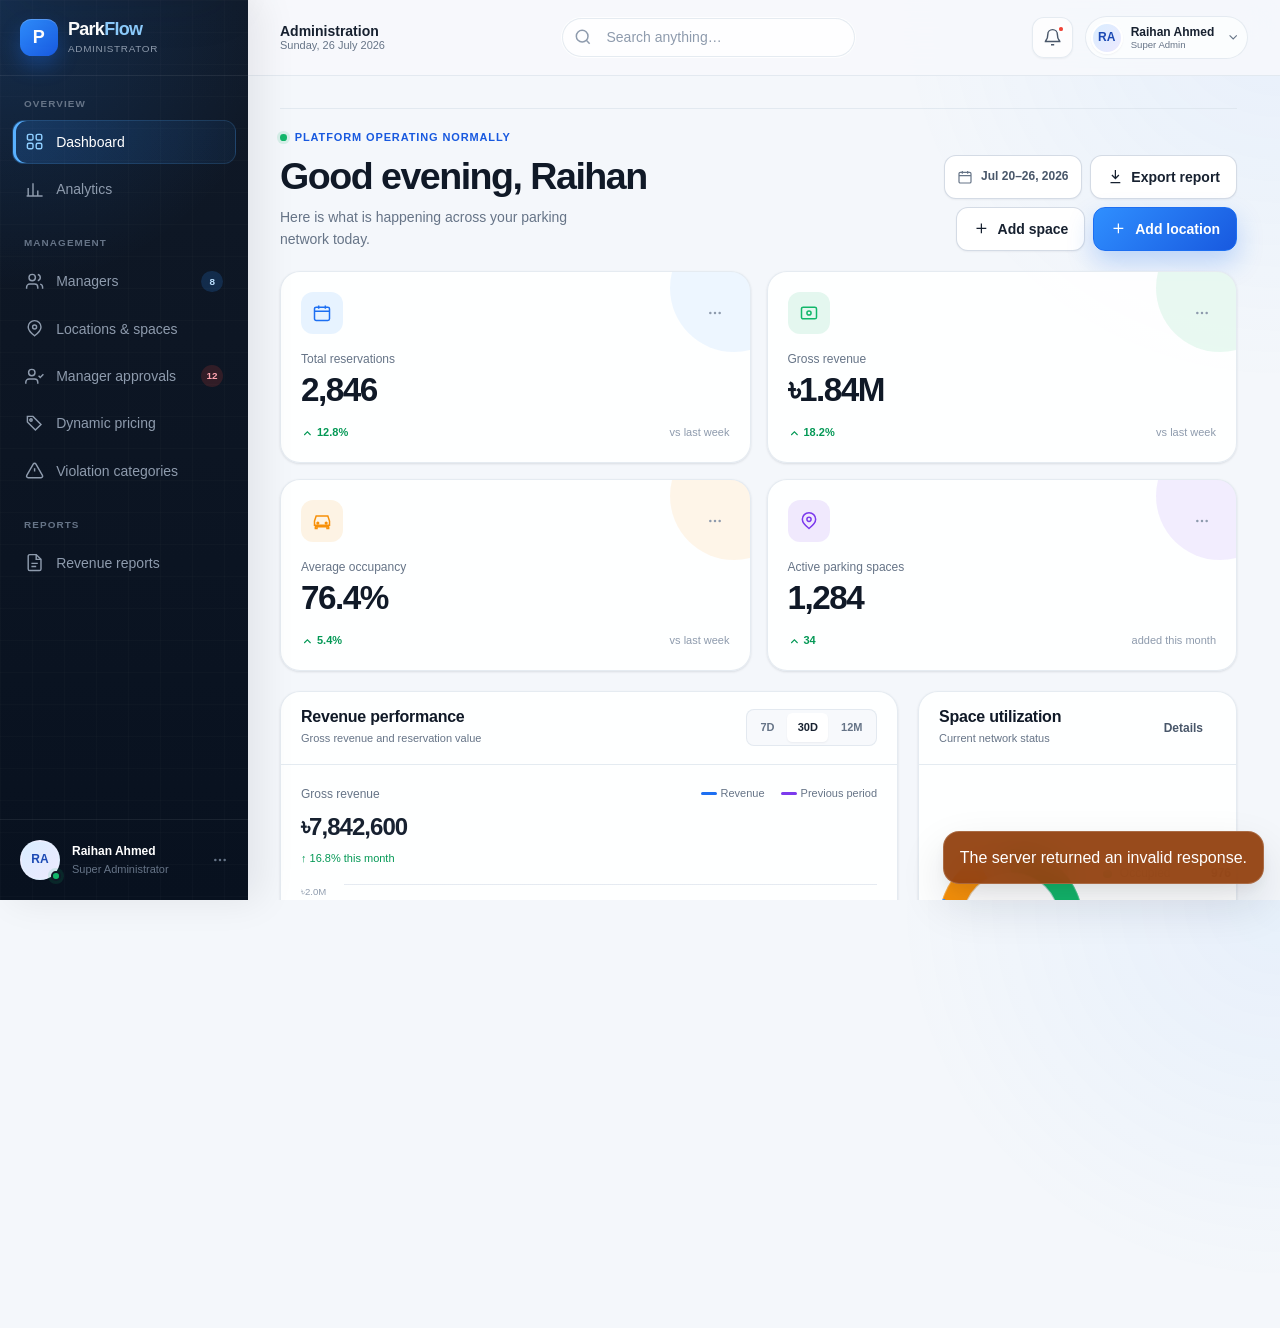
==== admin.html @ 07359822 "feat: add complete ParkFlow portal workflows" ====
<!doctype html>
<html lang="en">
  <head>
    <meta charset="utf-8">
    <meta name="viewport" content="width=device-width, initial-scale=1">
    <meta name="description" content="ParkFlow administrator portal for parking operations, pricing, approvals, analytics, and reports.">
    <meta name="theme-color" content="#101927">
    <title>Admin Dashboard — ParkFlow</title>
    <link rel="stylesheet" href="style.css">
    <link rel="stylesheet" href="dashboard.css?v=3">
    <link rel="stylesheet" href="admin.css?v=2">
  </head>

  <body class="dashboard-page admin-portal">
    <svg class="svg-sprite" aria-hidden="true">
      <symbol id="i-grid" viewBox="0 0 24 24"><rect x="3" y="3" width="7" height="7" rx="2"></rect><rect x="14" y="3" width="7" height="7" rx="2"></rect><rect x="3" y="14" width="7" height="7" rx="2"></rect><rect x="14" y="14" width="7" height="7" rx="2"></rect></symbol>
      <symbol id="i-users" viewBox="0 0 24 24"><path d="M16 21v-2a4 4 0 0 0-4-4H6a4 4 0 0 0-4 4v2"></path><circle cx="9" cy="7" r="4"></circle><path d="M22 21v-2a4 4 0 0 0-3-3.9M16 3.1a4 4 0 0 1 0 7.8"></path></symbol>
      <symbol id="i-user-check" viewBox="0 0 24 24"><path d="M16 21v-2a4 4 0 0 0-4-4H5a4 4 0 0 0-4 4v2"></path><circle cx="8.5" cy="7" r="4"></circle><path d="m17 11 2 2 4-4"></path></symbol>
      <symbol id="i-pin" viewBox="0 0 24 24"><path d="M20 10c0 5-8 11-8 11S4 15 4 10a8 8 0 1 1 16 0Z"></path><circle cx="12" cy="10" r="2.5"></circle></symbol>
      <symbol id="i-car" viewBox="0 0 24 24"><path d="m5 17-1 2v2h2v-2h12v2h2v-2l-1-2M3 12l2-6h14l2 6v5H3v-5Z"></path><circle cx="7" cy="14.5" r="1"></circle><circle cx="17" cy="14.5" r="1"></circle></symbol>
      <symbol id="i-money" viewBox="0 0 24 24"><rect x="3" y="5" width="18" height="14" rx="2"></rect><path d="M7 9h.01M17 15h.01"></path><circle cx="12" cy="12" r="2.5"></circle></symbol>
      <symbol id="i-chart" viewBox="0 0 24 24"><path d="M4 20V10M10 20V4M16 20v-7M22 20H2"></path></symbol>
      <symbol id="i-tag" viewBox="0 0 24 24"><path d="m20 13-7 7L3 10V3h7l10 10Z"></path><circle cx="7.5" cy="7.5" r="1.5"></circle></symbol>
      <symbol id="i-alert" viewBox="0 0 24 24"><path d="M10.3 3.8 2.2 18a2 2 0 0 0 1.7 3h16.2a2 2 0 0 0 1.7-3L13.7 3.8a2 2 0 0 0-3.4 0Z"></path><path d="M12 9v4M12 17h.01"></path></symbol>
      <symbol id="i-report" viewBox="0 0 24 24"><path d="M14 2H6a2 2 0 0 0-2 2v16a2 2 0 0 0 2 2h12a2 2 0 0 0 2-2V8Z"></path><path d="M14 2v6h6M8 13h8M8 17h6"></path></symbol>
      <symbol id="i-bell" viewBox="0 0 24 24"><path d="M18 8a6 6 0 0 0-12 0c0 7-3 7-3 9h18c0-2-3-2-3-9M10 21h4"></path></symbol>
      <symbol id="i-search" viewBox="0 0 24 24"><circle cx="11" cy="11" r="7"></circle><path d="m20 20-4-4"></path></symbol>
      <symbol id="i-menu" viewBox="0 0 24 24"><path d="M4 7h16M4 12h16M4 17h16"></path></symbol>
      <symbol id="i-close" viewBox="0 0 24 24"><path d="m6 6 12 12M18 6 6 18"></path></symbol>
      <symbol id="i-chevron" viewBox="0 0 24 24"><path d="m9 18 6-6-6-6"></path></symbol>
      <symbol id="i-more" viewBox="0 0 24 24"><circle cx="5" cy="12" r="1"></circle><circle cx="12" cy="12" r="1"></circle><circle cx="19" cy="12" r="1"></circle></symbol>
      <symbol id="i-plus" viewBox="0 0 24 24"><path d="M12 5v14M5 12h14"></path></symbol>
      <symbol id="i-download" viewBox="0 0 24 24"><path d="M12 3v12M7 10l5 5 5-5M5 21h14"></path></symbol>
      <symbol id="i-calendar" viewBox="0 0 24 24"><rect x="3" y="5" width="18" height="16" rx="2"></rect><path d="M16 3v4M8 3v4M3 10h18"></path></symbol>
      <symbol id="i-arrow-up" viewBox="0 0 24 24"><path d="m18 15-6-6-6 6"></path></symbol>
      <symbol id="i-arrow-down" viewBox="0 0 24 24"><path d="m6 9 6 6 6-6"></path></symbol>
      <symbol id="i-check" viewBox="0 0 24 24"><path d="m5 12 4 4L19 6"></path></symbol>
      <symbol id="i-eye" viewBox="0 0 24 24"><path d="M2 12s3.5-6 10-6 10 6 10 6-3.5 6-10 6S2 12 2 12Z"></path><circle cx="12" cy="12" r="2.5"></circle></symbol>
      <symbol id="i-edit" viewBox="0 0 24 24"><path d="M12 20h9M16.5 3.5a2.1 2.1 0 0 1 3 3L8 18l-4 1 1-4L16.5 3.5Z"></path></symbol>
      <symbol id="i-trash" viewBox="0 0 24 24"><path d="M3 6h18M8 6V3h8v3M19 6l-1 15H6L5 6M10 11v5M14 11v5"></path></symbol>
      <symbol id="i-log-out" viewBox="0 0 24 24"><path d="M10 17l5-5-5-5M15 12H3M15 3h4a2 2 0 0 1 2 2v14a2 2 0 0 1-2 2h-4"></path></symbol>
      <symbol id="i-help" viewBox="0 0 24 24"><circle cx="12" cy="12" r="9"></circle><path d="M9.8 9a2.4 2.4 0 1 1 3.6 2.1c-.8.5-1.4 1-1.4 2M12 17h.01"></path></symbol>
      <symbol id="i-info" viewBox="0 0 24 24"><circle cx="12" cy="12" r="9"></circle><path d="M12 11v5M12 8h.01"></path></symbol>
    </svg>

    <a class="skip-link" href="#admin-main">Skip to dashboard content</a>

    <div class="app-shell">
      <aside class="dashboard-sidebar" aria-label="Administrator navigation">
        <a class="sidebar-brand" href="admin.html" aria-label="Refresh administrator portal">
          <span class="sidebar-brand__mark">P</span>
          <span class="sidebar-brand__text">
            <strong>Park<span>Flow</span></strong>
            <small>Administrator</small>
          </span>
        </a>

        <nav class="sidebar-nav">
          <div class="sidebar-nav__group">
            <span class="sidebar-nav__label">Overview</span>
            <ul class="sidebar-nav__list">
              <li><a class="sidebar-nav__link is-active" href="#overview"><svg fill="none" stroke="currentColor" stroke-width="1.8"><use href="#i-grid"></use></svg>Dashboard</a></li>
              <li><a class="sidebar-nav__link" href="#analytics"><svg fill="none" stroke="currentColor" stroke-width="1.8"><use href="#i-chart"></use></svg>Analytics</a></li>
            </ul>
          </div>
          <div class="sidebar-nav__group">
            <span class="sidebar-nav__label">Management</span>
            <ul class="sidebar-nav__list">
              <li><a class="sidebar-nav__link" href="#managers"><svg fill="none" stroke="currentColor" stroke-width="1.8"><use href="#i-users"></use></svg>Managers<span class="sidebar-nav__count">8</span></a></li>
              <li><a class="sidebar-nav__link" href="#locations"><svg fill="none" stroke="currentColor" stroke-width="1.8"><use href="#i-pin"></use></svg>Locations &amp; spaces</a></li>
              <li><a class="sidebar-nav__link" href="#manager-approvals"><svg fill="none" stroke="currentColor" stroke-width="1.8"><use href="#i-user-check"></use></svg>Manager approvals<span class="sidebar-nav__count sidebar-nav__count--danger">12</span></a></li>
              <li><a class="sidebar-nav__link" href="#pricing"><svg fill="none" stroke="currentColor" stroke-width="1.8"><use href="#i-tag"></use></svg>Dynamic pricing</a></li>
              <li><a class="sidebar-nav__link" href="#violations"><svg fill="none" stroke="currentColor" stroke-width="1.8"><use href="#i-alert"></use></svg>Violation categories</a></li>
            </ul>
          </div>
          <div class="sidebar-nav__group">
            <span class="sidebar-nav__label">Reports</span>
            <ul class="sidebar-nav__list">
              <li><a class="sidebar-nav__link" href="#reports"><svg fill="none" stroke="currentColor" stroke-width="1.8"><use href="#i-report"></use></svg>Revenue reports</a></li>
            </ul>
          </div>
        </nav>

        <div class="sidebar-footer">
          <a class="sidebar-profile" href="#profile" aria-label="Open my profile">
            <span class="sidebar-profile__avatar"><span class="avatar">RA</span><span class="live-dot"></span></span>
            <span class="sidebar-profile__text"><strong class="admin-name">Raihan Ahmed</strong><small>Super Administrator</small></span>
            <svg fill="none" stroke="currentColor" stroke-width="1.8"><use href="#i-more"></use></svg>
          </a>
        </div>
      </aside>

      <main class="dashboard-main" id="admin-main">
        <header class="dashboard-topbar">
          <div class="topbar-start">
            <details class="mobile-sidebar">
              <summary class="topbar-icon" aria-label="Open navigation"><svg fill="none" stroke="currentColor" stroke-width="2"><use href="#i-menu"></use></svg></summary>
              <span class="mobile-sidebar__backdrop"></span>
              <div class="mobile-sidebar__panel">
                <div class="mobile-sidebar__header">
                  <a class="sidebar-brand" href="admin.html" aria-label="Refresh administrator portal"><span class="sidebar-brand__mark">P</span><span class="sidebar-brand__text"><strong>Park<span>Flow</span></strong><small>Administrator</small></span></a>
                  <span class="mobile-sidebar__close"><svg fill="none" stroke="currentColor" stroke-width="2"><use href="#i-close"></use></svg></span>
                </div>
                <nav class="sidebar-nav" aria-label="Mobile administrator navigation">
                  <div class="sidebar-nav__group">
                    <span class="sidebar-nav__label">Overview</span>
                    <ul class="sidebar-nav__list">
                      <li><a class="sidebar-nav__link is-active" href="#overview"><svg fill="none" stroke="currentColor" stroke-width="1.8"><use href="#i-grid"></use></svg>Dashboard</a></li>
                      <li><a class="sidebar-nav__link" href="#analytics"><svg fill="none" stroke="currentColor" stroke-width="1.8"><use href="#i-chart"></use></svg>Analytics</a></li>
                    </ul>
                  </div>
                  <div class="sidebar-nav__group">
                    <span class="sidebar-nav__label">Management</span>
                    <ul class="sidebar-nav__list">
                      <li><a class="sidebar-nav__link" href="#managers"><svg fill="none" stroke="currentColor" stroke-width="1.8"><use href="#i-users"></use></svg>Managers</a></li>
                      <li><a class="sidebar-nav__link" href="#locations"><svg fill="none" stroke="currentColor" stroke-width="1.8"><use href="#i-pin"></use></svg>Locations &amp; spaces</a></li>
                      <li><a class="sidebar-nav__link" href="#manager-approvals"><svg fill="none" stroke="currentColor" stroke-width="1.8"><use href="#i-user-check"></use></svg>Manager approvals</a></li>
                      <li><a class="sidebar-nav__link" href="#pricing"><svg fill="none" stroke="currentColor" stroke-width="1.8"><use href="#i-tag"></use></svg>Dynamic pricing</a></li>
                      <li><a class="sidebar-nav__link" href="#violations"><svg fill="none" stroke="currentColor" stroke-width="1.8"><use href="#i-alert"></use></svg>Violations</a></li>
                    <li><a class="sidebar-nav__link" href="#reports"><svg fill="none" stroke="currentColor" stroke-width="1.8"><use href="#i-report"></use></svg>Revenue reports</a></li>
                    </ul>
                  </div>
                </nav>
              </div>
            </details>
            <div class="topbar-context"><strong>Administration</strong><small>Sunday, 26 July 2026</small></div>
          </div>

          <form class="topbar-search input-group search-input" role="search">
            <span class="input-group__icon"><svg fill="none" stroke="currentColor" stroke-width="1.8"><use href="#i-search"></use></svg></span>
            <label class="sr-only" for="admin-search">Search managers, manager applications, locations, or reports</label>
            <input class="input" id="admin-search" type="search" placeholder="Search anything…">
          </form>

          <div class="topbar-actions">
            <details class="topbar-details">
              <summary class="topbar-icon" aria-label="View notifications"><svg fill="none" stroke="currentColor" stroke-width="1.8"><use href="#i-bell"></use></svg><span class="topbar-icon__dot"></span></summary>
              <section class="topbar-popover" aria-label="Notifications">
                <header class="topbar-popover__header"><h2>Notifications</h2><button data-action="notifications-read" type="button">Mark all read</button></header>
                <div class="notification-list">
                  <a class="notification-item is-unread" href="#manager-approvals"><span class="notification-item__icon"><svg fill="none" stroke="currentColor" stroke-width="1.8"><use href="#i-user-check"></use></svg></span><span class="notification-item__body"><strong>12 manager applications await approval</strong><p>Identity and employment documents are ready for review.</p><time>4 min ago</time></span><span class="notification-item__unread"></span></a>
                  <a class="notification-item is-unread" href="#reports"><span class="notification-item__icon notification-item__icon--success"><svg fill="none" stroke="currentColor" stroke-width="1.8"><use href="#i-report"></use></svg></span><span class="notification-item__body"><strong>June report is ready</strong><p>Monthly revenue reconciliation completed.</p><time>31 min ago</time></span><span class="notification-item__unread"></span></a>
                  <a class="notification-item" href="#locations"><span class="notification-item__icon notification-item__icon--warning"><svg fill="none" stroke="currentColor" stroke-width="1.8"><use href="#i-alert"></use></svg></span><span class="notification-item__body"><strong>Occupancy threshold reached</strong><p>Gulshan Avenue is currently at 92%.</p><time>1 hr ago</time></span></a>
                </div>
                <footer class="topbar-popover__footer"><a href="#manager-approvals">View all notifications</a></footer>
              </section>
            </details>

            <details class="topbar-details">
              <summary class="topbar-profile"><span class="avatar avatar--sm">RA</span><span class="topbar-profile__text"><strong class="admin-name">Raihan Ahmed</strong><small>Super Admin</small></span><svg fill="none" stroke="currentColor" stroke-width="1.8"><use href="#i-arrow-down"></use></svg></summary>
              <nav class="topbar-popover profile-popover" aria-label="Profile options">
                <a href="#profile"><svg fill="none" stroke="currentColor" stroke-width="1.8"><use href="#i-users"></use></svg>My profile</a>
                <a href="login.html?account=manager"><svg fill="none" stroke="currentColor" stroke-width="1.8"><use href="#i-car"></use></svg>Manager sign in</a>
                <hr>
                <a href="index.html"><svg fill="none" stroke="currentColor" stroke-width="1.8"><use href="#i-log-out"></use></svg>Sign out</a>
              </nav>
            </details>
          </div>
        </header>

        <div class="dashboard-content app-views">
          <section class="admin-section" id="profile" aria-labelledby="admin-profile-title">
            <header class="section-toolbar">
              <div>
                <span class="section-toolbar__eyebrow">Account settings</span>
                <h2 id="admin-profile-title">My profile</h2>
                <p>Manage the details for your administrator account.</p>
              </div>
              <a class="btn btn--secondary" href="#overview">Back to dashboard</a>
            </header>
            <form class="dashboard-panel form" id="admin-profile-form">
              <header class="panel-header"><div class="panel-header__copy"><h3>Personal information</h3><p>Your email address is used to sign in and cannot be changed here.</p></div></header>
              <div class="panel-body">
                <div class="form-row">
                  <div class="form-field"><label class="form-label" for="admin-profile-name">Full name</label><input class="input" id="admin-profile-name" type="text" autocomplete="name" required></div>
                  <div class="form-field"><label class="form-label" for="admin-profile-email">Email address</label><input class="input" id="admin-profile-email" type="email" autocomplete="email" readonly></div>
                </div>
                <div class="form-field"><label class="form-label" for="admin-profile-phone">Phone number</label><input class="input" id="admin-profile-phone" type="tel" autocomplete="tel" placeholder="+880 1XXX XXXXXX"></div>
                <div class="section-toolbar__actions"><a class="btn btn--secondary" href="#overview">Cancel</a><button class="btn btn--primary" type="submit">Save profile</button></div>
              </div>
            </form>
          </section>

          <section class="admin-section is-view-active" id="overview" aria-labelledby="admin-overview-title">
            <header class="page-header">
              <div class="page-header__copy">
                <span class="page-header__eyebrow"><span class="live-dot"></span>Platform operating normally</span>
                <h1 id="admin-overview-title">Good evening, Raihan</h1>
                <p>Here is what is happening across your parking network today.</p>
              </div>
              <div class="page-header__actions">
                <span class="date-filter"><svg fill="none" stroke="currentColor" stroke-width="1.8"><use href="#i-calendar"></use></svg>Jul 20–26, 2026</span>
                <a class="btn btn--secondary" href="#reports" data-report-download><svg fill="none" stroke="currentColor" stroke-width="1.8"><use href="#i-download"></use></svg>Export report</a>
                <div class="section-toolbar__actions"><a class="btn btn--secondary" href="#add-space"><svg fill="none" stroke="currentColor" stroke-width="1.8"><use href="#i-plus"></use></svg>Add space</a><a class="btn btn--primary" href="#add-location"><svg fill="none" stroke="currentColor" stroke-width="1.8"><use href="#i-plus"></use></svg>Add location</a></div>
              </div>
            </header>

            <div class="kpi-grid" aria-label="Key platform metrics">
              <article class="kpi-card">
                <div class="kpi-card__top"><span class="kpi-card__icon"><svg fill="none" stroke="currentColor" stroke-width="1.8"><use href="#i-calendar"></use></svg></span><button class="kpi-card__menu" type="button" aria-label="Reservation metric options"><svg fill="none" stroke="currentColor" stroke-width="1.8"><use href="#i-more"></use></svg></button></div>
                <div class="kpi-card__value"><span>Total reservations</span><strong>2,846</strong></div>
                <div class="kpi-card__bottom"><span class="kpi-card__trend"><svg fill="none" stroke="currentColor" stroke-width="2"><use href="#i-arrow-up"></use></svg>12.8%</span><span>vs last week</span></div>
              </article>
              <article class="kpi-card kpi-card--success">
                <div class="kpi-card__top"><span class="kpi-card__icon"><svg fill="none" stroke="currentColor" stroke-width="1.8"><use href="#i-money"></use></svg></span><button class="kpi-card__menu" type="button" aria-label="Revenue metric options"><svg fill="none" stroke="currentColor" stroke-width="1.8"><use href="#i-more"></use></svg></button></div>
                <div class="kpi-card__value"><span>Gross revenue</span><strong>৳1.84M</strong></div>
                <div class="kpi-card__bottom"><span class="kpi-card__trend"><svg fill="none" stroke="currentColor" stroke-width="2"><use href="#i-arrow-up"></use></svg>18.2%</span><span>vs last week</span></div>
              </article>
              <article class="kpi-card kpi-card--warning">
                <div class="kpi-card__top"><span class="kpi-card__icon"><svg fill="none" stroke="currentColor" stroke-width="1.8"><use href="#i-car"></use></svg></span><button class="kpi-card__menu" type="button" aria-label="Occupancy metric options"><svg fill="none" stroke="currentColor" stroke-width="1.8"><use href="#i-more"></use></svg></button></div>
                <div class="kpi-card__value"><span>Average occupancy</span><strong>76.4%</strong></div>
                <div class="kpi-card__bottom"><span class="kpi-card__trend"><svg fill="none" stroke="currentColor" stroke-width="2"><use href="#i-arrow-up"></use></svg>5.4%</span><span>vs last week</span></div>
              </article>
              <article class="kpi-card kpi-card--violet">
                <div class="kpi-card__top"><span class="kpi-card__icon"><svg fill="none" stroke="currentColor" stroke-width="1.8"><use href="#i-pin"></use></svg></span><button class="kpi-card__menu" type="button" aria-label="Location metric options"><svg fill="none" stroke="currentColor" stroke-width="1.8"><use href="#i-more"></use></svg></button></div>
                <div class="kpi-card__value"><span>Active parking spaces</span><strong>1,284</strong></div>
                <div class="kpi-card__bottom"><span class="kpi-card__trend"><svg fill="none" stroke="currentColor" stroke-width="2"><use href="#i-arrow-up"></use></svg>34</span><span>added this month</span></div>
              </article>
            </div>

            <div class="dashboard-grid" id="analytics-summary">
              <article class="dashboard-panel">
                <header class="panel-header"><div class="panel-header__copy"><h2>Revenue performance</h2><p>Gross revenue and reservation value</p></div><div class="segmented-control" aria-label="Revenue chart period"><button type="button">7D</button><button class="is-active" type="button">30D</button><button type="button">12M</button></div></header>
                <div class="panel-body">
                  <div class="admin-chart-summary"><div><span>Gross revenue</span><strong>৳7,842,600</strong><small class="text-success">↑ 16.8% this month</small></div><ul class="admin-chart-key" role="list"><li><i></i>Revenue</li><li><i></i>Previous period</li></ul></div>
                  <div class="chart-shell">
                    <div class="chart-y-axis"><span>৳2.0M</span><span>৳1.5M</span><span>৳1.0M</span><span>৳500K</span><span>৳0</span></div>
                    <div class="chart-canvas">
                      <div class="chart-grid-lines"></div>
                      <svg class="chart-svg" viewBox="0 0 800 260" preserveAspectRatio="none" aria-label="Revenue increased through July">
                        <defs><linearGradient id="admin-area" x1="0" y1="0" x2="0" y2="1"><stop offset="0%" stop-color="#2f8fff"></stop><stop offset="100%" stop-color="#2f8fff" stop-opacity="0"></stop></linearGradient></defs>
                        <path class="area" fill="url(#admin-area)" d="M0 226 C60 218 80 190 132 196 S225 159 270 173 S352 115 410 129 S510 83 570 96 S665 45 800 52 L800 260 L0 260Z"></path>
                        <path class="line line--secondary" d="M0 220 C80 209 100 215 160 186 S260 192 320 165 S430 145 500 130 S620 113 800 105"></path>
                        <path class="line" d="M0 226 C60 218 80 190 132 196 S225 159 270 173 S352 115 410 129 S510 83 570 96 S665 45 800 52"></path>
                        <circle class="point" cx="570" cy="96" r="5"></circle>
                      </svg>
                      <div class="chart-tooltip"><span>18 July</span><strong>৳1,742,800</strong><span class="text-success">+14.2%</span></div>
                    </div>
                    <div class="chart-x-axis"><span>Jul 1</span><span>Jul 6</span><span>Jul 11</span><span>Jul 16</span><span>Jul 21</span><span>Jul 26</span></div>
                  </div>
                </div>
              </article>

              <article class="dashboard-panel">
                <header class="panel-header"><div class="panel-header__copy"><h2>Space utilization</h2><p>Current network status</p></div><button class="btn btn--ghost btn--sm" type="button">Details</button></header>
                <div class="panel-body">
                  <div class="donut-wrap">
                    <div class="donut-chart admin-utilization-donut"><span class="donut-chart__value"><strong>76%</strong><span>occupied</span></span></div>
                    <ul class="chart-legend">
                      <li><i class="legend-dot--occupied"></i><span>Occupied</span><strong>976</strong></li>
                      <li><i class="legend-dot--free"></i><span>Free</span><strong>238</strong></li>
                      <li><i class="legend-dot--reserved"></i><span>Reserved</span><strong>44</strong></li>
                      <li><i class="legend-dot--blocked"></i><span>Blocked</span><strong>26</strong></li>
                    </ul>
                  </div>
                  <div class="occupancy-note"><span class="occupancy-note__icon"><svg fill="none" stroke="currentColor" stroke-width="1.8"><use href="#i-info"></use></svg></span><p><strong>Peak hour forecast</strong><br>Occupancy may reach 91% at 6:30 PM.</p></div>
                </div>
              </article>
            </div>

            <article class="dashboard-panel">
              <header class="panel-header"><div class="panel-header__copy"><h2>Recent reservations</h2><p>Latest transactions across all locations</p></div><div class="panel-header__actions"><a class="btn btn--ghost btn--sm" href="#reports">View all</a></div></header>
              <div class="dashboard-table-wrap">
                <table class="dashboard-table">
                  <caption class="sr-only">Recent parking reservations</caption>
                  <thead><tr><th scope="col">Reservation</th><th scope="col">Driver</th><th scope="col">Location</th><th scope="col">Time</th><th scope="col">Amount</th><th scope="col">Status</th><th scope="col"><span class="sr-only">Actions</span></th></tr></thead>
                  <tbody>
                    <tr><td><strong>#PF-84291</strong></td><td><div class="table-identity"><span class="avatar avatar--sm">NM</span><span class="table-identity__text"><strong>Nafis Mahmud</strong><small>DHA-METRO-GA-18-7264</small></span></div></td><td><span class="table-location"><svg fill="none" stroke="currentColor" stroke-width="1.8"><use href="#i-pin"></use></svg>Gulshan City Center</span></td><td>10:30–12:30</td><td><strong>৳160</strong></td><td><span class="badge badge--active badge--dot">Active</span></td><td><div class="table-actions"><button class="icon-btn" type="button" aria-label="View reservation"><svg fill="none" stroke="currentColor" stroke-width="1.8"><use href="#i-eye"></use></svg></button></div></td></tr>
                    <tr><td><strong>#PF-84290</strong></td><td><div class="table-identity"><span class="avatar avatar--sm">ST</span><span class="table-identity__text"><strong>Samira Tasnim</strong><small>DHA-METRO-CHA-43-9821</small></span></div></td><td><span class="table-location"><svg fill="none" stroke="currentColor" stroke-width="1.8"><use href="#i-pin"></use></svg>Navana Tower</span></td><td>09:00–11:00</td><td><strong>৳200</strong></td><td><span class="badge badge--completed badge--dot">Completed</span></td><td><div class="table-actions"><button class="icon-btn" type="button" aria-label="View reservation"><svg fill="none" stroke="currentColor" stroke-width="1.8"><use href="#i-eye"></use></svg></button></div></td></tr>
                    <tr><td><strong>#PF-84289</strong></td><td><div class="table-identity"><span class="avatar avatar--sm">IR</span><span class="table-identity__text"><strong>Imran Rahman</strong><small>DHA-METRO-GA-22-1048</small></span></div></td><td><span class="table-location"><svg fill="none" stroke="currentColor" stroke-width="1.8"><use href="#i-pin"></use></svg>Lakeview Parking</span></td><td>11:15–14:15</td><td><strong>৳210</strong></td><td><span class="badge badge--pending badge--dot">Upcoming</span></td><td><div class="table-actions"><button class="icon-btn" type="button" aria-label="View reservation"><svg fill="none" stroke="currentColor" stroke-width="1.8"><use href="#i-eye"></use></svg></button></div></td></tr>
                    <tr><td><strong>#PF-84288</strong></td><td><div class="table-identity"><span class="avatar avatar--sm">FA</span><span class="table-identity__text"><strong>Farhana Akter</strong><small>DHA-METRO-KA-16-7352</small></span></div></td><td><span class="table-location"><svg fill="none" stroke="currentColor" stroke-width="1.8"><use href="#i-pin"></use></svg>Police Plaza</span></td><td>08:30–10:30</td><td><strong>৳120</strong></td><td><span class="badge badge--completed badge--dot">Completed</span></td><td><div class="table-actions"><button class="icon-btn" type="button" aria-label="View reservation"><svg fill="none" stroke="currentColor" stroke-width="1.8"><use href="#i-eye"></use></svg></button></div></td></tr>
                  </tbody>
                </table>
              </div>
            </article>
          </section>

          <section class="admin-section" id="analytics" aria-labelledby="analytics-title">
            <header class="section-toolbar">
              <div><span class="section-toolbar__eyebrow">Platform intelligence</span><h2 id="analytics-title">Analytics</h2><p>Monitor reservations, revenue, and space utilization across every parking location.</p></div>
              <div class="section-toolbar__actions"><select class="select select--sm" aria-label="Analytics period"><option>Last 30 days</option><option>Last 7 days</option><option>This year</option></select><a class="btn btn--secondary" href="#reports"><svg fill="none" stroke="currentColor" stroke-width="1.8"><use href="#i-report"></use></svg>View revenue report</a></div>
            </header>
            <div class="kpi-grid">
              <article class="kpi-card"><div class="kpi-card__top"><span class="kpi-card__icon"><svg fill="none" stroke="currentColor" stroke-width="1.8"><use href="#i-calendar"></use></svg></span><span class="badge badge--success badge--dot">Growing</span></div><div class="kpi-card__value"><span>Reservations</span><strong>11,684</strong></div><div class="kpi-card__bottom"><span class="kpi-card__trend"><svg fill="none" stroke="currentColor" stroke-width="2"><use href="#i-arrow-up"></use></svg>12.4%</span><span>from May</span></div></article>
              <article class="kpi-card kpi-card--success"><div class="kpi-card__top"><span class="kpi-card__icon"><svg fill="none" stroke="currentColor" stroke-width="1.8"><use href="#i-money"></use></svg></span><span class="badge badge--active">On target</span></div><div class="kpi-card__value"><span>Net revenue</span><strong>৳7.2M</strong></div><div class="kpi-card__bottom"><span class="kpi-card__trend"><svg fill="none" stroke="currentColor" stroke-width="2"><use href="#i-arrow-up"></use></svg>16.8%</span><span>from May</span></div></article>
              <article class="kpi-card kpi-card--warning"><div class="kpi-card__top"><span class="kpi-card__icon"><svg fill="none" stroke="currentColor" stroke-width="1.8"><use href="#i-car"></use></svg></span><span class="badge badge--warning">Peak soon</span></div><div class="kpi-card__value"><span>Avg. occupancy</span><strong>76.0%</strong></div><div class="kpi-card__bottom"><span class="kpi-card__trend">91% expected</span><span>at 6:30 PM</span></div></article>
              <article class="kpi-card kpi-card--violet"><div class="kpi-card__top"><span class="kpi-card__icon"><svg fill="none" stroke="currentColor" stroke-width="1.8"><use href="#i-pin"></use></svg></span><span class="badge badge--info">5 locations</span></div><div class="kpi-card__value"><span>Best performing</span><strong>Gulshan</strong></div><div class="kpi-card__bottom"><span class="kpi-card__trend">84.2%</span><span>occupancy</span></div></article>
            </div>
            <div class="dashboard-grid dashboard-grid--wide-aside">
              <article class="dashboard-panel">
                <header class="panel-header"><div class="panel-header__copy"><h3>Revenue by location</h3><p>Net revenue for the selected period</p></div><span class="badge badge--success badge--dot">Updated today</span></header>
                <div class="panel-body admin-analytics-list">
                  <div><span><strong>Gulshan City Center</strong><small>3,184 reservations</small></span><strong>৳2,227,872</strong><div class="progress"><div class="progress__bar" style="width:100%"></div></div></div>
                  <div><span><strong>Navana Tower Garage</strong><small>2,746 reservations</small></span><strong>৳1,921,328</strong><div class="progress"><div class="progress__bar" style="width:86%"></div></div></div>
                  <div><span><strong>Police Plaza Parking</strong><small>2,118 reservations</small></span><strong>৳1,202,256</strong><div class="progress"><div class="progress__bar" style="width:54%"></div></div></div>
                  <div><span><strong>Lakeview Smart Parking</strong><small>1,962 reservations</small></span><strong>৳1,006,664</strong><div class="progress"><div class="progress__bar" style="width:45%"></div></div></div>
                </div>
              </article>
              <aside class="dashboard-panel admin-insight-card"><span class="admin-insight-card__icon"><svg fill="none" stroke="currentColor" stroke-width="1.8"><use href="#i-chart"></use></svg></span><span class="section-toolbar__eyebrow">Forecast</span><h3>Demand is increasing</h3><p>Gulshan and Navana are likely to reach high demand during the evening window.</p><a class="btn btn--outline btn--sm" href="#pricing">Review pricing rules</a></aside>
            </div>
          </section>

          <section class="admin-section" id="managers" aria-labelledby="managers-title">
            <header class="section-toolbar">
              <div><span class="section-toolbar__eyebrow">Team management</span><h2 id="managers-title">Parking managers</h2><p>Assign managers to locations and control their access.</p></div>
              <a class="btn btn--primary" href="#add-manager"><svg fill="none" stroke="currentColor" stroke-width="1.8"><use href="#i-plus"></use></svg>Add manager</a>
            </header>
            <article class="dashboard-panel">
              <header class="panel-header manager-filterbar">
                <div class="input-group search-input"><span class="input-group__icon"><svg fill="none" stroke="currentColor" stroke-width="1.8"><use href="#i-search"></use></svg></span><label class="sr-only" for="manager-search">Search managers</label><input class="input input--sm" id="manager-search" type="search" placeholder="Search managers…"></div>
                <div class="panel-header__actions"><select class="select select--sm" aria-label="Filter managers by status"><option>All statuses</option><option>Active</option><option>On leave</option><option>Inactive</option></select><button class="btn btn--secondary btn--sm" type="button">Filter</button></div>
              </header>
              <div class="dashboard-table-wrap">
                <table class="dashboard-table">
                  <caption class="sr-only">Parking manager accounts and assignments</caption>
                  <thead><tr><th scope="col">Manager</th><th scope="col">Assigned location</th><th scope="col">Shift</th><th scope="col">Reservations today</th><th scope="col">Status</th><th scope="col"><span class="sr-only">Actions</span></th></tr></thead>
                  <tbody>
                    <tr><td><div class="table-identity"><span class="avatar">MH</span><span class="table-identity__text"><strong>Mahmudul Hasan</strong><small>mahmud@parkflow.example</small></span></div></td><td>Gulshan City Center</td><td>06:00–14:00</td><td><strong>64</strong></td><td><span class="badge badge--active badge--dot">Active</span></td><td><div class="table-actions"><button class="icon-btn" type="button" aria-label="Edit Mahmudul Hasan"><svg fill="none" stroke="currentColor" stroke-width="1.8"><use href="#i-edit"></use></svg></button><a class="icon-btn table-delete" href="#remove-manager" aria-label="Remove Mahmudul Hasan"><svg fill="none" stroke="currentColor" stroke-width="1.8"><use href="#i-trash"></use></svg></a></div></td></tr>
                    <tr><td><div class="table-identity"><span class="avatar">SA</span><span class="table-identity__text"><strong>Sharmeen Akter</strong><small>sharmeen@parkflow.example</small></span></div></td><td>Navana Tower Garage</td><td>14:00–22:00</td><td><strong>51</strong></td><td><span class="badge badge--active badge--dot">Active</span></td><td><div class="table-actions"><button class="icon-btn" type="button" aria-label="Edit Sharmeen Akter"><svg fill="none" stroke="currentColor" stroke-width="1.8"><use href="#i-edit"></use></svg></button><a class="icon-btn table-delete" href="#remove-manager" aria-label="Remove Sharmeen Akter"><svg fill="none" stroke="currentColor" stroke-width="1.8"><use href="#i-trash"></use></svg></a></div></td></tr>
                    <tr><td><div class="table-identity"><span class="avatar">AK</span><span class="table-identity__text"><strong>Arif Khan</strong><small>arif@parkflow.example</small></span></div></td><td>Police Plaza Parking</td><td>08:00–16:00</td><td><strong>42</strong></td><td><span class="badge badge--warning badge--dot">On leave</span></td><td><div class="table-actions"><button class="icon-btn" type="button" aria-label="Edit Arif Khan"><svg fill="none" stroke="currentColor" stroke-width="1.8"><use href="#i-edit"></use></svg></button><a class="icon-btn table-delete" href="#remove-manager" aria-label="Remove Arif Khan"><svg fill="none" stroke="currentColor" stroke-width="1.8"><use href="#i-trash"></use></svg></a></div></td></tr>
                    <tr><td><div class="table-identity"><span class="avatar">NR</span><span class="table-identity__text"><strong>Nazmul Rahman</strong><small>nazmul@parkflow.example</small></span></div></td><td>Lakeview Smart Parking</td><td>16:00–00:00</td><td><strong>38</strong></td><td><span class="badge badge--active badge--dot">Active</span></td><td><div class="table-actions"><button class="icon-btn" type="button" aria-label="Edit Nazmul Rahman"><svg fill="none" stroke="currentColor" stroke-width="1.8"><use href="#i-edit"></use></svg></button><a class="icon-btn table-delete" href="#remove-manager" aria-label="Remove Nazmul Rahman"><svg fill="none" stroke="currentColor" stroke-width="1.8"><use href="#i-trash"></use></svg></a></div></td></tr>
                  </tbody>
                </table>
              </div>
              <footer class="table-pagination"><span>Showing 1–4 of 8 managers</span><nav class="pagination" aria-label="Manager pages"><a class="pagination__item" href="#managers" aria-label="Previous page">‹</a><a class="pagination__item" href="#managers" aria-current="page">1</a><a class="pagination__item" href="#managers">2</a><a class="pagination__item" href="#managers" aria-label="Next page">›</a></nav></footer>
            </article>
          </section>

          <section class="admin-section" id="locations" aria-labelledby="locations-title">
            <header class="section-toolbar">
              <div><span class="section-toolbar__eyebrow">Network inventory</span><h2 id="locations-title">Parking locations &amp; spaces</h2><p>Monitor capacity, operating status, and manager assignments.</p></div>
              <div class="section-toolbar__actions"><a class="btn btn--secondary" href="#add-space"><svg fill="none" stroke="currentColor" stroke-width="1.8"><use href="#i-plus"></use></svg>Add space</a><a class="btn btn--primary" href="#add-location"><svg fill="none" stroke="currentColor" stroke-width="1.8"><use href="#i-plus"></use></svg>Add location</a></div>
            </header>
            <div class="admin-location-grid">
              <article class="admin-location-card">
                <header><span class="admin-location-card__mark">P</span><span class="badge badge--active badge--dot">Operational</span></header>
                <div><h3>Gulshan City Center</h3><p><svg fill="none" stroke="currentColor" stroke-width="1.8"><use href="#i-pin"></use></svg>Gulshan Avenue, Circle 1</p></div>
                <dl><div><dt>Total spaces</dt><dd>240</dd></div><div><dt>Occupied</dt><dd>198</dd></div><div><dt>Rate</dt><dd>৳80/hr</dd></div></dl>
                <div class="location-capacity"><span><strong>83%</strong> occupied</span><div class="progress progress--warning"><div class="progress__bar capacity--83"></div></div></div>
                <footer><div class="table-identity"><span class="avatar avatar--sm">MH</span><span class="table-identity__text"><small>Manager</small><strong>Mahmudul Hasan</strong></span></div><button class="icon-btn" type="button" aria-label="Edit Gulshan City Center"><svg fill="none" stroke="currentColor" stroke-width="1.8"><use href="#i-edit"></use></svg></button></footer>
              </article>
              <article class="admin-location-card">
                <header><span class="admin-location-card__mark admin-location-card__mark--violet">P</span><span class="badge badge--active badge--dot">Operational</span></header>
                <div><h3>Navana Tower Garage</h3><p><svg fill="none" stroke="currentColor" stroke-width="1.8"><use href="#i-pin"></use></svg>Gulshan Avenue, Circle 2</p></div>
                <dl><div><dt>Total spaces</dt><dd>180</dd></div><div><dt>Occupied</dt><dd>142</dd></div><div><dt>Rate</dt><dd>৳100/hr</dd></div></dl>
                <div class="location-capacity"><span><strong>79%</strong> occupied</span><div class="progress progress--warning"><div class="progress__bar capacity--79"></div></div></div>
                <footer><div class="table-identity"><span class="avatar avatar--sm">SA</span><span class="table-identity__text"><small>Manager</small><strong>Sharmeen Akter</strong></span></div><button class="icon-btn" type="button" aria-label="Edit Navana Tower Garage"><svg fill="none" stroke="currentColor" stroke-width="1.8"><use href="#i-edit"></use></svg></button></footer>
              </article>
              <article class="admin-location-card">
                <header><span class="admin-location-card__mark admin-location-card__mark--green">P</span><span class="badge badge--warning badge--dot">Maintenance</span></header>
                <div><h3>Lakeview Smart Parking</h3><p><svg fill="none" stroke="currentColor" stroke-width="1.8"><use href="#i-pin"></use></svg>Gulshan Lake Drive</p></div>
                <dl><div><dt>Total spaces</dt><dd>156</dd></div><div><dt>Occupied</dt><dd>86</dd></div><div><dt>Rate</dt><dd>৳70/hr</dd></div></dl>
                <div class="location-capacity"><span><strong>55%</strong> occupied</span><div class="progress progress--success"><div class="progress__bar capacity--55"></div></div></div>
                <footer><div class="table-identity"><span class="avatar avatar--sm">NR</span><span class="table-identity__text"><small>Manager</small><strong>Nazmul Rahman</strong></span></div><button class="icon-btn" type="button" aria-label="Edit Lakeview Smart Parking"><svg fill="none" stroke="currentColor" stroke-width="1.8"><use href="#i-edit"></use></svg></button></footer>
              </article>
            </div>
          </section>

          <section class="admin-section" id="manager-approvals" aria-labelledby="manager-approvals-title">
            <header class="section-toolbar">
              <div><span class="section-toolbar__eyebrow">Account verification</span><h2 id="manager-approvals-title">Manager approvals</h2><p>Review submitted identity and employment documents before activating manager access.</p></div>
              <span class="badge badge--warning badge--dot badge--lg">12 awaiting review</span>
            </header>
            <article class="dashboard-panel">
              <div class="dashboard-table-wrap">
                <table class="dashboard-table approval-table">
                  <caption class="sr-only">Manager applications awaiting approval</caption>
                  <thead><tr><th scope="col">Applicant</th><th scope="col">Requested role</th><th scope="col">Documents</th><th scope="col">Submitted</th><th scope="col">Background check</th><th scope="col">Decision</th></tr></thead>
                  <tbody>
                    <tr><td><div class="table-identity"><span class="avatar">ZH</span><span class="table-identity__text"><strong>Zubair Hossain</strong><small>+880 1712 440982</small></span></div></td><td><strong>Parking manager</strong><br><small>Gulshan City Center</small></td><td><div class="document-chips"><button type="button">NID <svg fill="none" stroke="currentColor" stroke-width="1.8"><use href="#i-eye"></use></svg></button><button type="button">CV <svg fill="none" stroke="currentColor" stroke-width="1.8"><use href="#i-eye"></use></svg></button></div></td><td>26 Jul, 9:42 AM</td><td><span class="badge badge--success badge--dot">Cleared</span></td><td><div class="approval-actions"><button class="btn btn--success btn--sm" type="button"><svg fill="none" stroke="currentColor" stroke-width="2"><use href="#i-check"></use></svg>Approve</button><button class="btn btn--secondary btn--sm" type="button">Review</button></div></td></tr>
                    <tr><td><div class="table-identity"><span class="avatar">MQ</span><span class="table-identity__text"><strong>Mehedi Qureshi</strong><small>+880 1819 225610</small></span></div></td><td><strong>Floor manager</strong><br><small>Navana Tower Garage</small></td><td><div class="document-chips"><button type="button">NID <svg fill="none" stroke="currentColor" stroke-width="1.8"><use href="#i-eye"></use></svg></button><button type="button">CV <svg fill="none" stroke="currentColor" stroke-width="1.8"><use href="#i-eye"></use></svg></button></div></td><td>26 Jul, 8:18 AM</td><td><span class="badge badge--warning badge--dot">Review</span></td><td><div class="approval-actions"><button class="btn btn--success btn--sm" type="button"><svg fill="none" stroke="currentColor" stroke-width="2"><use href="#i-check"></use></svg>Approve</button><button class="btn btn--secondary btn--sm" type="button">Review</button></div></td></tr>
                    <tr><td><div class="table-identity"><span class="avatar">SN</span><span class="table-identity__text"><strong>Sharmin Nahar</strong><small>+880 1678 901322</small></span></div></td><td><strong>Operations manager</strong><br><small>Lakeview Smart Parking</small></td><td><div class="document-chips"><button type="button">NID <svg fill="none" stroke="currentColor" stroke-width="1.8"><use href="#i-eye"></use></svg></button><button type="button">CV <svg fill="none" stroke="currentColor" stroke-width="1.8"><use href="#i-eye"></use></svg></button></div></td><td>25 Jul, 7:36 PM</td><td><span class="badge badge--success badge--dot">Cleared</span></td><td><div class="approval-actions"><button class="btn btn--success btn--sm" type="button"><svg fill="none" stroke="currentColor" stroke-width="2"><use href="#i-check"></use></svg>Approve</button><button class="btn btn--secondary btn--sm" type="button">Review</button></div></td></tr>
                  </tbody>
                </table>
              </div>
            </article>
          </section>

          <section class="admin-section" id="pricing" aria-labelledby="pricing-title">
            <header class="section-toolbar">
              <div><span class="section-toolbar__eyebrow">Rate controls</span><h2 id="pricing-title">Dynamic pricing rules</h2><p>Set base hourly rates and demand-based adjustments by location.</p></div>
              <a class="btn btn--primary" href="#add-pricing-rule"><svg fill="none" stroke="currentColor" stroke-width="1.8"><use href="#i-plus"></use></svg>New pricing rule</a>
            </header>
            <div class="dashboard-grid dashboard-grid--wide-aside">
              <article class="dashboard-panel">
                <header class="panel-header"><div class="panel-header__copy"><h3>Active pricing rules</h3><p>Changes apply to new reservations only</p></div><span class="badge badge--active">6 active</span></header>
                <div class="pricing-rule-list">
                  <article class="pricing-rule">
                    <span class="pricing-rule__icon"><svg fill="none" stroke="currentColor" stroke-width="1.8"><use href="#i-tag"></use></svg></span>
                    <div class="pricing-rule__body"><div><h4>Gulshan peak hours</h4><span class="badge badge--warning">High demand</span></div><p>Sun–Thu · 5:00 PM–9:00 PM · Gulshan City Center</p><div class="pricing-rule__meta"><span>Base <strong>৳80/hr</strong></span><span>Multiplier <strong>1.25×</strong></span><span>Effective <strong>৳100/hr</strong></span></div></div>
                    <label class="switch"><input type="checkbox" checked aria-label="Enable Gulshan peak hours rule"></label>
                  </article>
                  <article class="pricing-rule">
                    <span class="pricing-rule__icon pricing-rule__icon--success"><svg fill="none" stroke="currentColor" stroke-width="1.8"><use href="#i-tag"></use></svg></span>
                    <div class="pricing-rule__body"><div><h4>Weekend saver</h4><span class="badge badge--success">Discount</span></div><p>Friday · 8:00 AM–4:00 PM · All locations</p><div class="pricing-rule__meta"><span>Base <strong>Varies</strong></span><span>Adjustment <strong>−15%</strong></span><span>Minimum <strong>৳50/hr</strong></span></div></div>
                    <label class="switch"><input type="checkbox" checked aria-label="Enable weekend saver rule"></label>
                  </article>
                  <article class="pricing-rule">
                    <span class="pricing-rule__icon pricing-rule__icon--violet"><svg fill="none" stroke="currentColor" stroke-width="1.8"><use href="#i-tag"></use></svg></span>
                    <div class="pricing-rule__body"><div><h4>Event pricing — Banani</h4><span class="badge badge--violet">Scheduled</span></div><p>30 Jul · 3:00 PM–11:00 PM · Navana Tower Garage</p><div class="pricing-rule__meta"><span>Base <strong>৳100/hr</strong></span><span>Multiplier <strong>1.4×</strong></span><span>Effective <strong>৳140/hr</strong></span></div></div>
                    <label class="switch"><input type="checkbox" checked aria-label="Enable Banani event rule"></label>
                  </article>
                </div>
              </article>
              <aside class="dashboard-panel pricing-preview">
                <header class="panel-header"><div class="panel-header__copy"><h3>Live rate preview</h3><p>Gulshan City Center</p></div><span class="live-dot"></span></header>
                <div class="panel-body">
                  <div class="pricing-clock"><span>Current time</span><strong>6:42 PM</strong><small>Peak rate active until 9:00 PM</small></div>
                  <div class="current-rate"><span>Current hourly rate</span><strong>৳100<small>/hour</small></strong><em>Base rate ৳80</em></div>
                  <dl class="rate-breakdown"><div><dt>Demand adjustment</dt><dd>+৳20</dd></div><div><dt>Service fee</dt><dd>৳8</dd></div><div><dt>Estimated 2 hours</dt><dd>৳208</dd></div></dl>
                  <form class="pricing-preview__controls">
                    <label class="form-field" for="pricing-preview-time"><span class="form-label">Preview time</span><input class="input" id="pricing-preview-time" type="time" required></label>
                    <button class="btn btn--outline" type="submit">Apply preview</button>
                  </form>
                </div>
              </aside>
            </div>
          </section>

          <section class="admin-section" id="violations" aria-labelledby="violations-title">
            <header class="section-toolbar">
              <div><span class="section-toolbar__eyebrow">Compliance controls</span><h2 id="violations-title">Parking violation categories</h2><p>Define standardized incident types, severity, and default penalties.</p></div>
              <a class="btn btn--primary" href="#add-violation-category"><svg fill="none" stroke="currentColor" stroke-width="1.8"><use href="#i-plus"></use></svg>Add category</a>
            </header>
            <article class="dashboard-panel">
              <header class="panel-header"><div class="panel-header__copy"><h3>Manager-forwarded driver reports</h3><p>These cases were reviewed by the assigned parking-area manager and escalated for administrator action.</p></div></header>
              <div class="dashboard-table-wrap"><table class="dashboard-table forwarded-issue-table"><caption class="sr-only">Manager-forwarded driver reports</caption><thead><tr><th scope="col">Case</th><th scope="col">Location</th><th scope="col">Driver</th><th scope="col">Category</th><th scope="col">Manager</th><th scope="col">Status</th><th scope="col">Action</th></tr></thead><tbody><tr><td colspan="7">Loading forwarded reports…</td></tr></tbody></table></div>
            </article>
            <div class="violation-category-grid">
              <article class="violation-category"><header><span class="violation-category__icon violation-category__icon--danger"><svg fill="none" stroke="currentColor" stroke-width="1.8"><use href="#i-alert"></use></svg></span><span class="badge badge--danger">Critical</span></header><h3>Unauthorized parking</h3><p>Vehicle parked without a valid reservation or after access expiry.</p><footer><span>Default penalty <strong>৳1,500</strong></span><button class="icon-btn" type="button" aria-label="Edit unauthorized parking category"><svg fill="none" stroke="currentColor" stroke-width="1.8"><use href="#i-edit"></use></svg></button></footer></article>
              <article class="violation-category"><header><span class="violation-category__icon violation-category__icon--warning"><svg fill="none" stroke="currentColor" stroke-width="1.8"><use href="#i-car"></use></svg></span><span class="badge badge--warning">Major</span></header><h3>Wrong space usage</h3><p>Vehicle occupies a space different from the assigned reservation.</p><footer><span>Default penalty <strong>৳800</strong></span><button class="icon-btn" type="button" aria-label="Edit wrong space category"><svg fill="none" stroke="currentColor" stroke-width="1.8"><use href="#i-edit"></use></svg></button></footer></article>
              <article class="violation-category"><header><span class="violation-category__icon"><svg fill="none" stroke="currentColor" stroke-width="1.8"><use href="#i-calendar"></use></svg></span><span class="badge badge--info">Moderate</span></header><h3>Overstayed reservation</h3><p>Vehicle remains beyond the paid time without a valid extension.</p><footer><span>Default penalty <strong>৳300 + rate</strong></span><button class="icon-btn" type="button" aria-label="Edit overstay category"><svg fill="none" stroke="currentColor" stroke-width="1.8"><use href="#i-edit"></use></svg></button></footer></article>
              <article class="violation-category"><header><span class="violation-category__icon violation-category__icon--neutral"><svg fill="none" stroke="currentColor" stroke-width="1.8"><use href="#i-alert"></use></svg></span><span class="badge badge--neutral">Minor</span></header><h3>Obstructed access</h3><p>Vehicle blocks a driveway, charging bay, exit, or pedestrian route.</p><footer><span>Default penalty <strong>৳500</strong></span><button class="icon-btn" type="button" aria-label="Edit obstructed access category"><svg fill="none" stroke="currentColor" stroke-width="1.8"><use href="#i-edit"></use></svg></button></footer></article>
            </div>
          </section>

          <section class="admin-section admin-report-section" id="reports" aria-labelledby="reports-title">
            <header class="section-toolbar">
              <div><span class="section-toolbar__eyebrow">Financial reporting</span><h2 id="reports-title">Monthly revenue report</h2><p>Preview reconciled location performance before exporting.</p></div>
              <div class="section-toolbar__actions"><button class="btn btn--secondary" type="button"><svg fill="none" stroke="currentColor" stroke-width="1.8"><use href="#i-report"></use></svg>Print preview</button><a class="btn btn--primary" href="#reports" data-report-download><svg fill="none" stroke="currentColor" stroke-width="1.8"><use href="#i-download"></use></svg>Export PDF</a></div>
            </header>
            <article class="report-document">
              <header class="report-document__header">
                <div><span class="report-logo">P</span><span><strong>ParkFlow</strong><small>Smart Parking Management</small></span></div>
                <div><span>Monthly revenue report</span><strong>June 2026</strong><small>Generated 26 July 2026 · 10:42 PM</small></div>
              </header>
              <div class="report-summary">
                <div><span>Gross revenue</span><strong>৳7,842,600</strong><small class="text-success">↑ 16.8% from May</small></div>
                <div><span>Net revenue</span><strong>৳7,215,192</strong><small>After service adjustments</small></div>
                <div><span>Reservations</span><strong>11,684</strong><small class="text-success">↑ 12.4% from May</small></div>
                <div><span>Avg. booking value</span><strong>৳671</strong><small>Across all locations</small></div>
              </div>
              <div class="dashboard-table-wrap">
                <table class="report-table">
                  <caption>Location revenue breakdown</caption>
                  <thead><tr><th scope="col">Location</th><th scope="col">Reservations</th><th scope="col">Occupancy</th><th scope="col">Gross revenue</th><th scope="col">Fees</th><th scope="col">Net revenue</th><th scope="col">Change</th></tr></thead>
                  <tbody>
                    <tr><th scope="row">Gulshan City Center</th><td>3,184</td><td>84.2%</td><td>৳2,421,600</td><td>৳193,728</td><td><strong>৳2,227,872</strong></td><td class="text-success">+18.4%</td></tr>
                    <tr><th scope="row">Navana Tower Garage</th><td>2,746</td><td>79.6%</td><td>৳2,088,400</td><td>৳167,072</td><td><strong>৳1,921,328</strong></td><td class="text-success">+14.9%</td></tr>
                    <tr><th scope="row">Police Plaza Parking</th><td>2,118</td><td>72.8%</td><td>৳1,306,800</td><td>৳104,544</td><td><strong>৳1,202,256</strong></td><td class="text-success">+12.1%</td></tr>
                    <tr><th scope="row">Lakeview Smart Parking</th><td>1,962</td><td>68.4%</td><td>৳1,094,200</td><td>৳87,536</td><td><strong>৳1,006,664</strong></td><td class="text-success">+21.7%</td></tr>
                    <tr><th scope="row">Bashundhara Gate Parking</th><td>1,674</td><td>64.9%</td><td>৳931,600</td><td>৳74,528</td><td><strong>৳857,072</strong></td><td class="text-danger">−2.3%</td></tr>
                  </tbody>
                  <tfoot><tr><th scope="row">Network total</th><td>11,684</td><td>76.0%</td><td>৳7,842,600</td><td>৳627,408</td><td>৳7,215,192</td><td class="text-success">+16.8%</td></tr></tfoot>
                </table>
              </div>
              <footer class="report-document__footer"><p>Internal financial report · Amounts include applicable taxes</p><p>ParkFlow Finance Operations · Page 1 of 1</p></footer>
            </article>
          </section>
        </div>
      </main>
    </div>

    <section class="modal" id="add-manager" role="dialog" aria-modal="true" aria-labelledby="add-manager-title">
      <div class="modal__dialog">
        <header class="modal__header"><div class="modal__title-group"><h2 id="add-manager-title">Add parking manager</h2><p>Create an account and assign operational access.</p></div><a class="modal__close" href="#managers" aria-label="Close modal"><svg fill="none" stroke="currentColor" stroke-width="2"><use href="#i-close"></use></svg></a></header>
        <form>
          <div class="modal__body form">
            <div class="form-row"><div class="form-field"><label class="form-label" for="manager-first-name">First name</label><input class="input" id="manager-first-name" type="text" placeholder="First name" required></div><div class="form-field"><label class="form-label" for="manager-last-name">Last name</label><input class="input" id="manager-last-name" type="text" placeholder="Last name" required></div></div>
            <div class="form-field"><label class="form-label" for="manager-email">Work email</label><input class="input" id="manager-email" type="email" placeholder="manager@parkflow.example" required></div>
            <div class="form-field"><label class="form-label" for="manager-password">Temporary password</label><input class="input" id="manager-password" type="password" minlength="8" placeholder="At least 8 characters" autocomplete="new-password" required></div>
            <div class="form-field"><label class="form-label" for="manager-phone">Phone number</label><input class="input" id="manager-phone" type="tel" placeholder="+880 1XXX XXXXXX" required></div>
            <div class="form-field"><label class="form-label" for="manager-location">Assigned location</label><select class="select" id="manager-location" required><option value="">Select a parking location</option><option>Gulshan City Center</option><option>Navana Tower Garage</option><option>Police Plaza Parking</option><option>Lakeview Smart Parking</option></select></div>
            <div class="form-row"><div class="form-field"><label class="form-label" for="manager-shift-start">Shift starts</label><input class="input" id="manager-shift-start" type="time" value="08:00"></div><div class="form-field"><label class="form-label" for="manager-shift-end">Shift ends</label><input class="input" id="manager-shift-end" type="time" value="16:00"></div></div>
            <label class="check-control"><input type="checkbox" checked>Send account activation instructions by email</label>
          </div>
          <footer class="modal__footer"><a class="btn btn--secondary" href="#managers">Cancel</a><button class="btn btn--primary" type="submit">Create manager account</button></footer>
        </form>
      </div>
    </section>

    <section class="modal" id="edit-manager" role="dialog" aria-modal="true" aria-labelledby="edit-manager-title">
      <div class="modal__dialog">
        <header class="modal__header"><div class="modal__title-group"><h2 id="edit-manager-title">Edit parking manager</h2><p>Update the manager's contact details, location, and shift.</p></div><a class="modal__close" href="#managers" aria-label="Close edit manager form"><svg fill="none" stroke="currentColor" stroke-width="2"><use href="#i-close"></use></svg></a></header>
        <form id="edit-manager-form">
          <input id="edit-manager-id" type="hidden">
          <div class="modal__body form">
            <div class="form-field"><label class="form-label" for="edit-manager-name">Full name</label><input class="input" id="edit-manager-name" type="text" autocomplete="name" required></div>
            <div class="form-field"><label class="form-label" for="edit-manager-phone">Phone number</label><input class="input" id="edit-manager-phone" type="tel" autocomplete="tel"></div>
            <div class="form-field"><label class="form-label" for="edit-manager-location">Assigned location</label><select class="select" id="edit-manager-location" required><option value="">Select a parking location</option></select></div>
            <div class="form-row"><div class="form-field"><label class="form-label" for="edit-manager-shift-start">Shift starts</label><input class="input" id="edit-manager-shift-start" type="time" value="08:00" required></div><div class="form-field"><label class="form-label" for="edit-manager-shift-end">Shift ends</label><input class="input" id="edit-manager-shift-end" type="time" value="16:00" required></div></div>
          </div>
          <footer class="modal__footer"><a class="btn btn--secondary" href="#managers">Cancel</a><button class="btn btn--primary" type="submit">Save changes</button></footer>
        </form>
      </div>
    </section>

    <section class="modal" id="remove-manager" role="dialog" aria-modal="true" aria-labelledby="remove-manager-title">
      <div class="modal__dialog modal__dialog--sm">
        <header class="modal__header"><div class="modal__title-group"><h2 id="remove-manager-title">Suspend manager?</h2><p>This account will lose portal access immediately.</p></div><a class="modal__close" href="#managers" aria-label="Close modal"><svg fill="none" stroke="currentColor" stroke-width="2"><use href="#i-close"></use></svg></a></header>
        <div class="modal__body"><div class="destructive-confirm"><span><svg fill="none" stroke="currentColor" stroke-width="1.8"><use href="#i-alert"></use></svg></span><p><strong class="remove-manager-name">This manager</strong> will be suspended. Reservations and reports will remain intact.</p></div></div>
        <footer class="modal__footer"><a class="btn btn--secondary" href="#managers">Keep account</a><button class="btn btn--danger" data-action="manager-remove-confirm" type="button">Suspend manager</button></footer>
      </div>
    </section>

    <section class="modal" id="add-space" role="dialog" aria-modal="true" aria-labelledby="add-space-title">
      <div class="modal__dialog">
        <header class="modal__header"><div class="modal__title-group"><h2 id="add-space-title">Add parking space</h2><p>Add an individual space to an existing parking location.</p></div><a class="modal__close" href="#locations" aria-label="Close modal"><svg fill="none" stroke="currentColor" stroke-width="2"><use href="#i-close"></use></svg></a></header>
        <form id="add-space-form"><div class="modal__body form"><div class="form-field"><label class="form-label" for="space-location">Parking location</label><select class="select" id="space-location" required><option value="">Select a parking location</option></select></div><div class="form-row"><div class="form-field"><label class="form-label" for="space-code">Space code</label><input class="input" id="space-code" placeholder="A-22" required></div><div class="form-field"><label class="form-label" for="space-type">Space type</label><select class="select" id="space-type"><option value="standard">Standard</option><option value="compact">Compact</option><option value="ev">EV charging</option><option value="accessible">Accessible</option></select></div></div><div class="form-field"><label class="form-label" for="space-status">Initial status</label><select class="select" id="space-status"><option value="available">Available</option><option value="reserved">Reserved</option><option value="blocked">Blocked</option><option value="maintenance">Maintenance</option></select></div></div><footer class="modal__footer"><a class="btn btn--secondary" href="#locations">Cancel</a><button class="btn btn--primary" type="submit">Add space</button></footer></form>
      </div>
    </section>

    <section class="modal" id="add-location" role="dialog" aria-modal="true" aria-labelledby="add-location-title">
      <div class="modal__dialog">
        <header class="modal__header"><div class="modal__title-group"><h2 id="add-location-title">Add parking location</h2><p>Set up a new facility and its initial capacity.</p></div><a class="modal__close" href="#locations" aria-label="Close modal"><svg fill="none" stroke="currentColor" stroke-width="2"><use href="#i-close"></use></svg></a></header>
        <form>
          <div class="modal__body form"><div class="form-field"><label class="form-label" for="new-location-name">Location name</label><input class="input" id="new-location-name" type="text" placeholder="e.g. Motijheel Central Parking" required></div><div class="form-field"><label class="form-label" for="new-location-address">Street address</label><input class="input" id="new-location-address" type="text" placeholder="Full parking address" required></div><div class="form-row"><div class="form-field"><label class="form-label" for="new-location-capacity">Total spaces</label><input class="input" id="new-location-capacity" type="number" min="1" placeholder="120" required></div><div class="form-field"><label class="form-label" for="new-location-rate">Base rate (৳/hr)</label><input class="input" id="new-location-rate" type="number" min="0" placeholder="80" required></div></div><div class="form-field"><label class="form-label" for="new-location-manager">Assign manager</label><select class="select" id="new-location-manager"><option>Assign later</option><option>Mahmudul Hasan</option><option>Sharmeen Akter</option><option>Nazmul Rahman</option></select></div></div>
          <footer class="modal__footer"><a class="btn btn--secondary" href="#locations">Cancel</a><button class="btn btn--primary" type="submit">Create location</button></footer>
        </form>
      </div>
    </section>

    <section class="modal" id="add-pricing-rule" role="dialog" aria-modal="true" aria-labelledby="add-pricing-rule-title">
      <div class="modal__dialog">
        <header class="modal__header"><div class="modal__title-group"><h2 id="add-pricing-rule-title">Create pricing rule</h2><p>Configure a time-based rate adjustment for selected locations.</p></div><a class="modal__close" href="#pricing" aria-label="Close pricing rule form"><svg fill="none" stroke="currentColor" stroke-width="2"><use href="#i-close"></use></svg></a></header>
        <form>
          <div class="modal__body form">
            <div class="form-field"><label class="form-label" for="pricing-rule-name">Rule name</label><input class="input" id="pricing-rule-name" type="text" placeholder="e.g. Evening peak hours" required></div>
            <div class="form-field"><label class="form-label" for="pricing-rule-location">Parking location</label><select class="select" id="pricing-rule-location"><option>All locations</option><option>Gulshan City Center</option><option>Navana Tower Garage</option><option>Police Plaza Parking</option><option>Lakeview Smart Parking</option></select></div>
            <div class="form-row"><div class="form-field"><label class="form-label" for="pricing-start-time">Starts</label><input class="input" id="pricing-start-time" type="time" value="17:00"></div><div class="form-field"><label class="form-label" for="pricing-end-time">Ends</label><input class="input" id="pricing-end-time" type="time" value="21:00"></div></div>
            <div class="form-row"><div class="form-field"><label class="form-label" for="pricing-base-rate">Base rate (৳/hr)</label><input class="input" id="pricing-base-rate" type="number" min="0" value="80"></div><div class="form-field"><label class="form-label" for="pricing-multiplier">Demand multiplier</label><select class="select" id="pricing-multiplier"><option>1.10×</option><option selected>1.25×</option><option>1.40×</option><option>1.50×</option></select></div></div>
            <label class="switch"><input type="checkbox" checked>Activate immediately after saving</label>
          </div>
          <footer class="modal__footer"><a class="btn btn--secondary" href="#pricing">Cancel</a><button class="btn btn--primary" type="submit">Create pricing rule</button></footer>
        </form>
      </div>
    </section>

    <section class="modal" id="edit-location" role="dialog" aria-modal="true" aria-labelledby="edit-location-title">
      <div class="modal__dialog">
        <header class="modal__header"><div class="modal__title-group"><h2 id="edit-location-title">Edit parking location</h2><p>Update the facility details, capacity, pricing, and manager assignment.</p></div><a class="modal__close" href="#locations" aria-label="Close edit location form"><svg fill="none" stroke="currentColor" stroke-width="2"><use href="#i-close"></use></svg></a></header>
        <form id="edit-location-form">
          <input id="edit-location-id" type="hidden">
          <div class="modal__body form">
            <div class="form-field"><label class="form-label" for="edit-location-name">Location name</label><input class="input" id="edit-location-name" type="text" required></div>
            <div class="form-field"><label class="form-label" for="edit-location-address">Street address</label><input class="input" id="edit-location-address" type="text" required></div>
            <div class="form-row"><div class="form-field"><label class="form-label" for="edit-location-area">Area</label><input class="input" id="edit-location-area" type="text" required></div><div class="form-field"><label class="form-label" for="edit-location-status">Status</label><select class="select" id="edit-location-status" required><option value="operational">Operational</option><option value="paused">Paused</option><option value="draft">Draft</option><option value="closed">Closed</option></select></div></div>
            <div class="form-row"><div class="form-field"><label class="form-label" for="edit-location-capacity">Total spaces</label><input class="input" id="edit-location-capacity" type="number" min="1" required></div><div class="form-field"><label class="form-label" for="edit-location-rate">Base rate (BDT/hr)</label><input class="input" id="edit-location-rate" type="number" min="1" step="0.01" required></div></div>
            <div class="form-field"><label class="form-label" for="edit-location-manager">Assigned manager</label><select class="select" id="edit-location-manager"><option value="">Assign later</option></select></div>
          </div>
          <footer class="modal__footer"><a class="btn btn--secondary" href="#locations">Cancel</a><button class="btn btn--primary" type="submit">Save changes</button></footer>
        </form>
      </div>
    </section>

    <section class="modal" id="manager-approval-decision" role="dialog" aria-modal="true" aria-labelledby="manager-approval-decision-title">
      <div class="modal__dialog modal__dialog--sm">
        <header class="modal__header"><div class="modal__title-group"><h2 id="manager-approval-decision-title">Review manager application</h2><p class="manager-approval-decision-copy">Confirm this decision.</p></div><a class="modal__close" href="#manager-approvals" aria-label="Close confirmation"><svg fill="none" stroke="currentColor" stroke-width="2"><use href="#i-close"></use></svg></a></header>
        <div class="modal__body"><div class="destructive-confirm"><span><svg fill="none" stroke="currentColor" stroke-width="1.8"><use href="#i-alert"></use></svg></span><p class="manager-approval-decision-detail">The manager account status will be updated.</p></div></div>
        <footer class="modal__footer"><a class="btn btn--secondary" href="#manager-approvals">Cancel</a><button class="btn btn--primary" data-action="manager-approval-confirm" type="button">Confirm decision</button></footer>
      </div>
    </section>

    <section class="modal" id="add-violation-category" role="dialog" aria-modal="true" aria-labelledby="add-violation-category-title">
      <div class="modal__dialog">
        <header class="modal__header"><div class="modal__title-group"><h2 id="add-violation-category-title">Add violation category</h2><p>Define a standardized incident and its default action.</p></div><a class="modal__close" href="#violations" aria-label="Close violation category form"><svg fill="none" stroke="currentColor" stroke-width="2"><use href="#i-close"></use></svg></a></header>
        <form>
          <div class="modal__body form">
            <div class="form-field"><label class="form-label" for="violation-category-name">Category name</label><input class="input" id="violation-category-name" type="text" placeholder="e.g. Restricted zone parking" required></div>
            <div class="form-field"><label class="form-label" for="violation-category-description">Description</label><textarea class="textarea" id="violation-category-description" placeholder="Explain when managers should use this category…" required></textarea></div>
            <div class="form-row"><div class="form-field"><label class="form-label" for="violation-severity">Severity</label><select class="select" id="violation-severity"><option>Minor</option><option selected>Moderate</option><option>Major</option><option>Critical</option></select></div><div class="form-field"><label class="form-label" for="violation-penalty">Default penalty (৳)</label><input class="input" id="violation-penalty" type="number" min="0" placeholder="500"></div></div>
            <label class="check-control"><input type="checkbox" checked>Allow managers to adjust the penalty during review</label>
          </div>
          <footer class="modal__footer"><a class="btn btn--secondary" href="#violations">Cancel</a><button class="btn btn--primary" type="submit">Add category</button></footer>
        </form>
      </div>
    </section>
    <section class="modal" id="edit-violation-category" role="dialog" aria-modal="true" aria-labelledby="edit-violation-category-title">
      <div class="modal__dialog">
        <header class="modal__header"><div class="modal__title-group"><h2 id="edit-violation-category-title">Edit violation category</h2><p>Update the standard description, severity, and default penalty.</p></div><a class="modal__close" href="#violations" aria-label="Close edit violation category form"><svg fill="none" stroke="currentColor" stroke-width="2"><use href="#i-close"></use></svg></a></header>
        <form id="edit-violation-category-form">
          <input id="edit-violation-category-id" type="hidden">
          <div class="modal__body form">
            <div class="form-field"><label class="form-label" for="edit-violation-category-name">Category name</label><input class="input" id="edit-violation-category-name" type="text" required></div>
            <div class="form-field"><label class="form-label" for="edit-violation-category-description">Description</label><textarea class="textarea" id="edit-violation-category-description" required></textarea></div>
            <div class="form-row"><div class="form-field"><label class="form-label" for="edit-violation-severity">Severity</label><select class="select" id="edit-violation-severity" required><option value="low">Minor</option><option value="medium">Moderate</option><option value="high">Major</option><option value="critical">Critical</option></select></div><div class="form-field"><label class="form-label" for="edit-violation-penalty">Default penalty (BDT)</label><input class="input" id="edit-violation-penalty" type="number" min="0" step="0.01" required></div></div>
          </div>
          <footer class="modal__footer"><a class="btn btn--secondary" href="#violations">Cancel</a><button class="btn btn--primary" type="submit">Save changes</button></footer>
        </form>
      </div>
    </section>
    <script src="app.js?v=5" defer></script>
    <script src="frontend/admin-ui.js?v=4" defer></script>
    <script src="frontend/api.js" defer></script>
    <script src="frontend/backend-admin.js?v=13" defer></script>
  </body>
</html>
---- style.css ----
/* ==========================================================================
   ParkFlow — Smart Parking Reservation & Vehicle Management System
   Global Design System / Phase 1
   ========================================================================== */

@layer reset, tokens, base, components, utilities, responsive;

/* --------------------------------------------------------------------------
   1. Design tokens
   -------------------------------------------------------------------------- */

@layer tokens {
  :root {
    color-scheme: light;

    /* Brand */
    --color-primary-50: #eef7ff;
    --color-primary-100: #d9edff;
    --color-primary-200: #bce0ff;
    --color-primary-300: #8eceff;
    --color-primary-400: #59b1ff;
    --color-primary-500: #2f8fff;
    --color-primary-600: #1d6ff2;
    --color-primary-700: #1859df;
    --color-primary-800: #1b49b4;
    --color-primary-900: #1c418d;
    --color-primary-950: #172957;

    /* Slate neutrals */
    --color-slate-0: #ffffff;
    --color-slate-25: #fcfdff;
    --color-slate-50: #f7f9fc;
    --color-slate-100: #eef2f7;
    --color-slate-200: #dce3ec;
    --color-slate-300: #c4cedb;
    --color-slate-400: #8e9bad;
    --color-slate-500: #667487;
    --color-slate-600: #49576a;
    --color-slate-700: #344054;
    --color-slate-800: #1f2a3a;
    --color-slate-850: #172130;
    --color-slate-900: #101927;
    --color-slate-950: #08111f;

    /* Semantic colors */
    --color-success-50: #ecfdf5;
    --color-success-100: #d1fae5;
    --color-success-300: #6ee7b7;
    --color-success-400: #32d583;
    --color-success-500: #12b76a;
    --color-success-600: #039855;
    --color-success-700: #027a48;
    --color-success-900: #054f31;

    --color-danger-50: #fff1f2;
    --color-danger-100: #ffe4e6;
    --color-danger-300: #fda4af;
    --color-danger-500: #f04438;
    --color-danger-600: #d92d20;
    --color-danger-700: #b42318;
    --color-danger-900: #7a271a;

    --color-warning-50: #fffaeb;
    --color-warning-100: #fef0c7;
    --color-warning-300: #fec84b;
    --color-warning-500: #f79009;
    --color-warning-600: #dc6803;
    --color-warning-700: #b54708;
    --color-warning-900: #7a2e0e;

    --color-info-50: #eff8ff;
    --color-info-100: #d1e9ff;
    --color-info-300: #84caff;
    --color-info-500: #2e90fa;
    --color-info-600: #1570ef;
    --color-info-700: #175cd3;
    --color-info-900: #194185;

    --color-violet-50: #f5f3ff;
    --color-violet-100: #ede9fe;
    --color-violet-500: #7c3aed;
    --color-violet-600: #6d28d9;
    --color-violet-700: #5b21b6;

    /* Application aliases */
    --color-canvas: #f4f7fb;
    --color-canvas-subtle: #f8faff;
    --color-surface: rgba(255, 255, 255, 0.92);
    --color-surface-solid: #ffffff;
    --color-surface-raised: #ffffff;
    --color-surface-muted: #f7f9fc;
    --color-surface-inverse: #101927;
    --color-text: #172130;
    --color-text-secondary: #49576a;
    --color-text-muted: #667487;
    --color-text-subtle: #8e9bad;
    --color-text-inverse: #ffffff;
    --color-heading: #101927;
    --color-border: rgba(196, 206, 219, 0.72);
    --color-border-strong: #c4cedb;
    --color-border-subtle: rgba(220, 227, 236, 0.72);
    --color-focus: rgba(47, 143, 255, 0.24);
    --color-overlay: rgba(8, 17, 31, 0.58);
    --color-primary-soft: var(--color-primary-50);
    --color-primary-soft-border: var(--color-primary-200);
    --color-primary-soft-text: var(--color-primary-700);
    --color-success-soft: var(--color-success-50);
    --color-success-soft-border: var(--color-success-100);
    --color-success-soft-text: var(--color-success-700);
    --color-danger-soft: var(--color-danger-50);
    --color-danger-soft-border: var(--color-danger-100);
    --color-danger-soft-text: var(--color-danger-700);
    --color-warning-soft: var(--color-warning-50);
    --color-warning-soft-border: var(--color-warning-100);
    --color-warning-soft-text: var(--color-warning-700);
    --color-info-soft: var(--color-info-50);
    --color-info-soft-border: var(--color-info-100);
    --color-info-soft-text: var(--color-info-700);
    --color-violet-soft: var(--color-violet-50);
    --color-violet-soft-border: var(--color-violet-100);
    --color-violet-soft-text: var(--color-violet-700);

    /* Parking state aliases */
    --parking-free: var(--color-success-500);
    --parking-free-bg: var(--color-success-50);
    --parking-occupied: var(--color-danger-500);
    --parking-occupied-bg: var(--color-danger-50);
    --parking-blocked: var(--color-slate-500);
    --parking-blocked-bg: var(--color-slate-100);
    --parking-reserved: var(--color-primary-600);
    --parking-reserved-bg: var(--color-primary-50);
    --parking-pending: var(--color-warning-500);
    --parking-pending-bg: var(--color-warning-50);

    /* Typography */
    --font-sans: Inter, ui-sans-serif, -apple-system, BlinkMacSystemFont, "Segoe UI",
      Roboto, Helvetica, Arial, sans-serif, "Apple Color Emoji", "Segoe UI Emoji";
    --font-mono: "SFMono-Regular", Consolas, "Liberation Mono", Menlo, monospace;
    --font-size-2xs: 0.6875rem;
    --font-size-xs: 0.75rem;
    --font-size-sm: 0.875rem;
    --font-size-md: 1rem;
    --font-size-lg: 1.125rem;
    --font-size-xl: 1.25rem;
    --font-size-2xl: 1.5rem;
    --font-size-3xl: 1.875rem;
    --font-size-4xl: 2.25rem;
    --font-size-5xl: 3rem;
    --font-size-display: clamp(2.5rem, 7vw, 4.75rem);
    --line-height-tight: 1.15;
    --line-height-snug: 1.35;
    --line-height-normal: 1.6;
    --line-height-relaxed: 1.75;
    --font-weight-regular: 400;
    --font-weight-medium: 500;
    --font-weight-semibold: 600;
    --font-weight-bold: 700;
    --letter-spacing-tight: -0.035em;
    --letter-spacing-snug: -0.02em;
    --letter-spacing-wide: 0.08em;

    /* Spacing: 4px base scale */
    --space-0: 0;
    --space-1: 0.25rem;
    --space-2: 0.5rem;
    --space-3: 0.75rem;
    --space-4: 1rem;
    --space-5: 1.25rem;
    --space-6: 1.5rem;
    --space-7: 1.75rem;
    --space-8: 2rem;
    --space-10: 2.5rem;
    --space-12: 3rem;
    --space-14: 3.5rem;
    --space-16: 4rem;
    --space-20: 5rem;
    --space-24: 6rem;
    --space-28: 7rem;
    --space-32: 8rem;

    /* Shape */
    --radius-xs: 0.375rem;
    --radius-sm: 0.5rem;
    --radius-md: 0.75rem;
    --radius-lg: 1rem;
    --radius-xl: 1.25rem;
    --radius-2xl: 1.5rem;
    --radius-3xl: 2rem;
    --radius-pill: 999px;

    /* Elevation */
    --shadow-xs: 0 1px 2px rgba(16, 25, 39, 0.05);
    --shadow-sm:
      0 1px 3px rgba(16, 25, 39, 0.08),
      0 1px 2px rgba(16, 25, 39, 0.04);
    --shadow-md:
      0 8px 24px rgba(16, 25, 39, 0.08),
      0 2px 6px rgba(16, 25, 39, 0.04);
    --shadow-lg:
      0 20px 46px rgba(16, 25, 39, 0.12),
      0 6px 14px rgba(16, 25, 39, 0.05);
    --shadow-xl:
      0 28px 72px rgba(8, 17, 31, 0.18),
      0 8px 22px rgba(8, 17, 31, 0.08);
    --shadow-primary: 0 12px 26px rgba(29, 111, 242, 0.25);
    --shadow-success: 0 10px 22px rgba(18, 183, 106, 0.2);
    --shadow-danger: 0 10px 22px rgba(240, 68, 56, 0.2);

    /* Glass surfaces */
    --glass-bg: rgba(255, 255, 255, 0.74);
    --glass-bg-strong: rgba(255, 255, 255, 0.88);
    --glass-border: rgba(255, 255, 255, 0.68);
    --glass-blur: 18px;

    /* Motion */
    --duration-fast: 140ms;
    --duration-normal: 220ms;
    --duration-slow: 420ms;
    --ease-standard: cubic-bezier(0.2, 0, 0, 1);
    --ease-emphasized: cubic-bezier(0.2, 0.8, 0.2, 1);

    /* Layout and controls */
    --container-width: 1440px;
    --content-width: 1180px;
    --sidebar-width: 272px;
    --sidebar-collapsed-width: 84px;
    --topbar-height: 76px;
    --control-height-sm: 2.25rem;
    --control-height: 2.75rem;
    --control-height-lg: 3.25rem;

    /* Layering */
    --z-base: 1;
    --z-sticky: 100;
    --z-dropdown: 300;
    --z-overlay: 600;
    --z-modal: 700;
    --z-toast: 900;
    --z-tooltip: 1000;
  }

  [data-theme="dark"] {
    color-scheme: dark;
    --color-canvas: #07101d;
    --color-canvas-subtle: #0b1524;
    --color-surface: rgba(16, 25, 39, 0.9);
    --color-surface-solid: #101927;
    --color-surface-raised: #172130;
    --color-surface-muted: #1f2a3a;
    --color-surface-inverse: #f7f9fc;
    --color-text: #eef2f7;
    --color-text-secondary: #c4cedb;
    --color-text-muted: #8e9bad;
    --color-text-subtle: #667487;
    --color-text-inverse: #101927;
    --color-heading: #ffffff;
    --color-border: rgba(102, 116, 135, 0.42);
    --color-border-strong: #49576a;
    --color-border-subtle: rgba(73, 87, 106, 0.42);
    --color-overlay: rgba(0, 0, 0, 0.72);
    --glass-bg: rgba(16, 25, 39, 0.72);
    --glass-bg-strong: rgba(16, 25, 39, 0.88);
    --glass-border: rgba(255, 255, 255, 0.09);
    --color-primary-soft: rgba(47, 143, 255, 0.12);
    --color-primary-soft-border: rgba(89, 177, 255, 0.24);
    --color-primary-soft-text: var(--color-primary-300);
    --color-success-soft: rgba(18, 183, 106, 0.12);
    --color-success-soft-border: rgba(110, 231, 183, 0.2);
    --color-success-soft-text: var(--color-success-300);
    --color-danger-soft: rgba(240, 68, 56, 0.12);
    --color-danger-soft-border: rgba(253, 164, 175, 0.2);
    --color-danger-soft-text: var(--color-danger-300);
    --color-warning-soft: rgba(247, 144, 9, 0.12);
    --color-warning-soft-border: rgba(254, 200, 75, 0.2);
    --color-warning-soft-text: var(--color-warning-300);
    --color-info-soft: rgba(46, 144, 250, 0.12);
    --color-info-soft-border: rgba(132, 202, 255, 0.2);
    --color-info-soft-text: var(--color-info-300);
    --color-violet-soft: rgba(124, 58, 237, 0.14);
    --color-violet-soft-border: rgba(196, 181, 253, 0.2);
    --color-violet-soft-text: #c4b5fd;
    --parking-free-bg: rgba(18, 183, 106, 0.12);
    --parking-occupied-bg: rgba(240, 68, 56, 0.12);
    --parking-blocked-bg: rgba(142, 155, 173, 0.12);
    --parking-reserved-bg: rgba(47, 143, 255, 0.12);
    --parking-pending-bg: rgba(247, 144, 9, 0.12);
    --shadow-xs: 0 1px 2px rgba(0, 0, 0, 0.18);
    --shadow-sm: 0 2px 8px rgba(0, 0, 0, 0.22);
    --shadow-md: 0 12px 32px rgba(0, 0, 0, 0.25);
    --shadow-lg: 0 22px 54px rgba(0, 0, 0, 0.32);
  }
}

/* --------------------------------------------------------------------------
   2. Reset and document defaults
   -------------------------------------------------------------------------- */

@layer reset {
  *,
  *::before,
  *::after {
    box-sizing: border-box;
  }

  html {
    min-width: 320px;
    scroll-behavior: smooth;
    text-size-adjust: 100%;
    -webkit-tap-highlight-color: transparent;
  }

  body,
  h1,
  h2,
  h3,
  h4,
  h5,
  h6,
  p,
  figure,
  blockquote,
  dl,
  dd {
    margin: 0;
  }

  ul[role="list"],
  ol[role="list"] {
    margin: 0;
    padding: 0;
    list-style: none;
  }

  img,
  picture,
  svg,
  canvas,
  video {
    display: block;
    max-width: 100%;
  }

  input,
  button,
  textarea,
  select {
    color: inherit;
    font: inherit;
  }

  button,
  [type="button"],
  [type="submit"],
  [type="reset"] {
    appearance: none;
  }

  button,
  label,
  select,
  summary,
  [role="button"] {
    cursor: pointer;
  }

  textarea {
    resize: vertical;
  }

  table {
    border-collapse: collapse;
    border-spacing: 0;
  }

  [hidden] {
    display: none !important;
  }
}

/* --------------------------------------------------------------------------
   3. Base typography and semantic elements
   -------------------------------------------------------------------------- */

@layer base {
  body {
    min-height: 100vh;
    overflow-x: hidden;
    color: var(--color-text);
    background:
      radial-gradient(circle at 10% 0%, rgba(47, 143, 255, 0.09), transparent 30rem),
      radial-gradient(circle at 95% 20%, rgba(124, 58, 237, 0.06), transparent 26rem),
      var(--color-canvas);
    font-family: var(--font-sans);
    font-size: var(--font-size-md);
    font-weight: var(--font-weight-regular);
    line-height: var(--line-height-normal);
    text-rendering: optimizeLegibility;
    -webkit-font-smoothing: antialiased;
    -moz-osx-font-smoothing: grayscale;
  }

  main {
    display: block;
  }

  h1,
  h2,
  h3,
  h4,
  h5,
  h6 {
    color: var(--color-heading);
    font-weight: var(--font-weight-bold);
    line-height: var(--line-height-tight);
    letter-spacing: var(--letter-spacing-snug);
    text-wrap: balance;
  }

  h1 {
    font-size: clamp(2rem, 4vw, var(--font-size-4xl));
  }

  h2 {
    font-size: clamp(1.625rem, 3vw, var(--font-size-3xl));
  }

  h3 {
    font-size: var(--font-size-2xl);
  }

  h4 {
    font-size: var(--font-size-xl);
  }

  h5 {
    font-size: var(--font-size-lg);
  }

  h6 {
    font-size: var(--font-size-md);
  }

  p {
    text-wrap: pretty;
  }

  a {
    color: var(--color-primary-700);
    text-decoration-color: rgba(24, 89, 223, 0.32);
    text-decoration-thickness: 1px;
    text-underline-offset: 0.18em;
    transition:
      color var(--duration-fast) var(--ease-standard),
      text-decoration-color var(--duration-fast) var(--ease-standard);
  }

  a:hover {
    color: var(--color-primary-800);
    text-decoration-color: currentColor;
  }

  strong,
  b {
    font-weight: var(--font-weight-semibold);
  }

  small {
    font-size: var(--font-size-sm);
  }

  code,
  kbd,
  samp,
  pre {
    font-family: var(--font-mono);
  }

  code {
    padding: 0.15em 0.35em;
    border: 1px solid var(--color-border-subtle);
    border-radius: var(--radius-xs);
    background: var(--color-surface-muted);
    font-size: 0.9em;
  }

  hr {
    height: 1px;
    margin: var(--space-6) 0;
    border: 0;
    background: var(--color-border-subtle);
  }

  ::selection {
    color: var(--color-primary-950);
    background: var(--color-primary-200);
  }

  :where(a, button, input, textarea, select, summary, [tabindex]):focus-visible {
    outline: 3px solid var(--color-focus);
    outline-offset: 2px;
  }

  :where(input, textarea, select):focus-visible {
    outline: 0;
  }

  :disabled,
  [aria-disabled="true"] {
    cursor: not-allowed;
  }

  ::-webkit-scrollbar {
    width: 0.7rem;
    height: 0.7rem;
  }

  ::-webkit-scrollbar-track {
    background: transparent;
  }

  ::-webkit-scrollbar-thumb {
    border: 3px solid transparent;
    border-radius: var(--radius-pill);
    background: color-mix(in srgb, var(--color-slate-400) 58%, transparent);
    background-clip: padding-box;
  }

  ::-webkit-scrollbar-thumb:hover {
    background: color-mix(in srgb, var(--color-slate-500) 72%, transparent);
    background-clip: padding-box;
  }
}

/* --------------------------------------------------------------------------
   4. Reusable components
   -------------------------------------------------------------------------- */

@layer components {
  /* Type styles */
  .display-title {
    max-width: 18ch;
    font-size: var(--font-size-display);
    line-height: 1.02;
    letter-spacing: var(--letter-spacing-tight);
  }

  .page-title {
    font-size: clamp(1.75rem, 3vw, var(--font-size-3xl));
  }

  .section-title {
    font-size: clamp(1.375rem, 2vw, var(--font-size-2xl));
  }

  .eyebrow {
    color: var(--color-primary-700);
    font-size: var(--font-size-xs);
    font-weight: var(--font-weight-bold);
    letter-spacing: var(--letter-spacing-wide);
    line-height: 1.4;
    text-transform: uppercase;
  }

  .lead {
    color: var(--color-text-secondary);
    font-size: clamp(1.05rem, 2vw, var(--font-size-xl));
    line-height: var(--line-height-relaxed);
  }

  .helper-text {
    color: var(--color-text-muted);
    font-size: var(--font-size-xs);
    line-height: var(--line-height-snug);
  }

  .error-text {
    color: var(--color-danger-600);
    font-size: var(--font-size-xs);
    line-height: var(--line-height-snug);
  }

  /* Shared surfaces */
  .surface,
  .card {
    border: 1px solid var(--color-border-subtle);
    border-radius: var(--radius-xl);
    background: var(--color-surface);
    box-shadow: var(--shadow-sm);
  }

  .card {
    padding: clamp(var(--space-5), 3vw, var(--space-7));
    transition:
      border-color var(--duration-normal) var(--ease-standard),
      box-shadow var(--duration-normal) var(--ease-standard),
      transform var(--duration-normal) var(--ease-emphasized);
  }

  .card--interactive:hover {
    border-color: color-mix(in srgb, var(--color-primary-400) 45%, var(--color-border));
    box-shadow: var(--shadow-md);
    transform: translateY(-2px);
  }

  .glass-panel {
    border: 1px solid var(--glass-border);
    border-radius: var(--radius-2xl);
    background: var(--glass-bg);
    box-shadow: var(--shadow-md);
    backdrop-filter: blur(var(--glass-blur)) saturate(145%);
    -webkit-backdrop-filter: blur(var(--glass-blur)) saturate(145%);
  }

  .glass-panel--strong {
    background: var(--glass-bg-strong);
  }

  .divider {
    width: 100%;
    height: 1px;
    border: 0;
    background: var(--color-border-subtle);
  }

  /* Buttons */
  .btn {
    position: relative;
    display: inline-flex;
    min-height: var(--control-height);
    align-items: center;
    justify-content: center;
    gap: var(--space-2);
    padding: 0.65rem 1rem;
    overflow: hidden;
    border: 1px solid transparent;
    border-radius: var(--radius-md);
    background: transparent;
    font-size: var(--font-size-sm);
    font-weight: var(--font-weight-semibold);
    line-height: 1;
    text-align: center;
    text-decoration: none;
    white-space: nowrap;
    user-select: none;
    transition:
      color var(--duration-fast) var(--ease-standard),
      background-color var(--duration-fast) var(--ease-standard),
      border-color var(--duration-fast) var(--ease-standard),
      box-shadow var(--duration-normal) var(--ease-standard),
      transform var(--duration-fast) var(--ease-emphasized);
  }

  .btn::after {
    position: absolute;
    inset: 0;
    border-radius: inherit;
    background: linear-gradient(115deg, transparent 20%, rgba(255, 255, 255, 0.2), transparent 75%);
    content: "";
    opacity: 0;
    transform: translateX(-100%);
    transition:
      opacity var(--duration-fast) var(--ease-standard),
      transform var(--duration-slow) var(--ease-emphasized);
    pointer-events: none;
  }

  .btn:hover::after {
    opacity: 1;
    transform: translateX(100%);
  }

  .btn:active:not(:disabled):not([aria-disabled="true"]) {
    transform: translateY(1px) scale(0.99);
  }

  .btn:disabled,
  .btn[aria-disabled="true"] {
    opacity: 0.52;
    box-shadow: none;
    pointer-events: none;
  }

  .btn svg {
    width: 1.125rem;
    height: 1.125rem;
    flex: 0 0 auto;
    pointer-events: none;
  }

  .btn--primary {
    color: #ffffff;
    border-color: var(--color-primary-600);
    background: linear-gradient(135deg, var(--color-primary-500), var(--color-primary-700));
    box-shadow: var(--shadow-primary);
  }

  .btn--primary:hover {
    border-color: var(--color-primary-700);
    background: linear-gradient(135deg, var(--color-primary-600), var(--color-primary-800));
    box-shadow: 0 14px 30px rgba(29, 111, 242, 0.3);
    color: #ffffff;
  }

  .btn--secondary {
    color: var(--color-text);
    border-color: var(--color-border);
    background: var(--color-surface-solid);
    box-shadow: var(--shadow-xs);
  }

  .btn--secondary:hover {
    color: var(--color-primary-soft-text);
    border-color: var(--color-primary-300);
    background: var(--color-primary-soft);
    box-shadow: var(--shadow-sm);
  }

  .btn--dark {
    color: #ffffff;
    border-color: var(--color-slate-900);
    background: linear-gradient(135deg, var(--color-slate-800), var(--color-slate-950));
    box-shadow: 0 10px 24px rgba(8, 17, 31, 0.24);
  }

  .btn--dark:hover {
    color: #ffffff;
    background: var(--color-slate-950);
  }

  .btn--success {
    color: #ffffff;
    border-color: var(--color-success-600);
    background: linear-gradient(135deg, var(--color-success-500), var(--color-success-700));
    box-shadow: var(--shadow-success);
  }

  .btn--danger {
    color: #ffffff;
    border-color: var(--color-danger-600);
    background: linear-gradient(135deg, var(--color-danger-500), var(--color-danger-700));
    box-shadow: var(--shadow-danger);
  }

  .btn--outline {
    color: var(--color-primary-soft-text);
    border-color: var(--color-primary-300);
    background: transparent;
  }

  .btn--outline:hover {
    color: var(--color-primary-soft-text);
    border-color: var(--color-primary-500);
    background: var(--color-primary-soft);
  }

  .btn--ghost {
    color: var(--color-text-secondary);
    border-color: transparent;
    background: transparent;
  }

  .btn--ghost:hover {
    color: var(--color-text);
    background: var(--color-surface-muted);
  }

  .btn--link {
    min-height: auto;
    padding: 0;
    color: var(--color-primary-700);
    border: 0;
    border-radius: 0;
    background: transparent;
  }

  .btn--link:hover {
    color: var(--color-primary-800);
    text-decoration: underline;
    text-underline-offset: 0.2em;
  }

  .btn--sm {
    min-height: var(--control-height-sm);
    padding: 0.45rem 0.75rem;
    border-radius: var(--radius-sm);
    font-size: var(--font-size-xs);
  }

  .btn--lg {
    min-height: var(--control-height-lg);
    padding: 0.8rem 1.25rem;
    border-radius: var(--radius-lg);
    font-size: var(--font-size-md);
  }

  .btn--wide {
    min-width: 10rem;
  }

  .btn--block {
    width: 100%;
  }

  .icon-btn {
    display: inline-grid;
    width: var(--control-height);
    height: var(--control-height);
    flex: 0 0 auto;
    place-items: center;
    padding: 0;
    border: 1px solid var(--color-border);
    border-radius: var(--radius-md);
    color: var(--color-text-secondary);
    background: var(--color-surface-solid);
    box-shadow: var(--shadow-xs);
    transition:
      color var(--duration-fast) var(--ease-standard),
      border-color var(--duration-fast) var(--ease-standard),
      background-color var(--duration-fast) var(--ease-standard),
      transform var(--duration-fast) var(--ease-emphasized);
  }

  .icon-btn:hover {
    color: var(--color-primary-soft-text);
    border-color: var(--color-primary-300);
    background: var(--color-primary-soft);
    transform: translateY(-1px);
  }

  .icon-btn svg {
    width: 1.2rem;
    height: 1.2rem;
  }

  .btn.is-loading {
    color: transparent !important;
    pointer-events: none;
  }

  .btn.is-loading::before {
    position: absolute;
    width: 1rem;
    height: 1rem;
    border: 2px solid currentColor;
    border-right-color: transparent;
    border-radius: 50%;
    color: #ffffff;
    content: "";
    animation: spin 0.7s linear infinite;
  }

  /* Forms */
  .form {
    display: grid;
    gap: var(--space-5);
  }

  .form-row {
    display: grid;
    grid-template-columns: repeat(2, minmax(0, 1fr));
    gap: var(--space-4);
  }

  .form-field {
    display: grid;
    min-width: 0;
    gap: var(--space-2);
  }

  .form-label {
    display: inline-flex;
    align-items: center;
    gap: var(--space-1);
    color: var(--color-text);
    font-size: var(--font-size-sm);
    font-weight: var(--font-weight-semibold);
    line-height: var(--line-height-snug);
  }

  .form-label__optional {
    color: var(--color-text-subtle);
    font-size: var(--font-size-xs);
    font-weight: var(--font-weight-regular);
  }

  .form-label__required {
    color: var(--color-danger-500);
  }

  .input,
  .select,
  .textarea {
    width: 100%;
    border: 1px solid var(--color-border);
    border-radius: var(--radius-md);
    outline: 0;
    color: var(--color-text);
    background: var(--color-surface-solid);
    box-shadow: var(--shadow-xs);
    font-size: var(--font-size-sm);
    line-height: 1.4;
    transition:
      border-color var(--duration-fast) var(--ease-standard),
      box-shadow var(--duration-fast) var(--ease-standard),
      background-color var(--duration-fast) var(--ease-standard);
  }

  .input,
  .select {
    height: var(--control-height);
    padding: 0 var(--space-3);
  }

  .textarea {
    min-height: 7.5rem;
    padding: var(--space-3);
    line-height: var(--line-height-normal);
  }

  .input::placeholder,
  .textarea::placeholder {
    color: var(--color-text-subtle);
    opacity: 1;
  }

  .input:hover,
  .select:hover,
  .textarea:hover {
    border-color: var(--color-border-strong);
  }

  .input:focus,
  .select:focus,
  .textarea:focus {
    border-color: var(--color-primary-500);
    box-shadow: 0 0 0 4px var(--color-focus), var(--shadow-xs);
  }

  .input:disabled,
  .select:disabled,
  .textarea:disabled {
    color: var(--color-text-subtle);
    border-color: var(--color-border-subtle);
    background: var(--color-surface-muted);
    opacity: 0.78;
  }

  .input[aria-invalid="true"],
  .select[aria-invalid="true"],
  .textarea[aria-invalid="true"],
  .form-field.has-error :is(.input, .select, .textarea) {
    border-color: var(--color-danger-500);
  }

  .input[aria-invalid="true"]:focus,
  .select[aria-invalid="true"]:focus,
  .textarea[aria-invalid="true"]:focus,
  .form-field.has-error :is(.input, .select, .textarea):focus {
    box-shadow: 0 0 0 4px rgba(240, 68, 56, 0.14);
  }

  .form-field.has-success :is(.input, .select, .textarea) {
    border-color: var(--color-success-500);
  }

  .input--sm,
  .select--sm {
    height: var(--control-height-sm);
    font-size: var(--font-size-xs);
  }

  .input--lg,
  .select--lg {
    height: var(--control-height-lg);
    font-size: var(--font-size-md);
  }

  .select {
    appearance: none;
    padding-right: 2.5rem;
    background-image:
      linear-gradient(45deg, transparent 50%, var(--color-text-muted) 50%),
      linear-gradient(135deg, var(--color-text-muted) 50%, transparent 50%);
    background-position:
      calc(100% - 1rem) 50%,
      calc(100% - 0.72rem) 50%;
    background-repeat: no-repeat;
    background-size: 0.32rem 0.32rem, 0.32rem 0.32rem;
  }

  .input-group {
    position: relative;
    display: flex;
    align-items: center;
  }

  .input-group .input {
    padding-left: 2.75rem;
  }

  .input-group--suffix .input {
    padding-right: 2.75rem;
    padding-left: var(--space-3);
  }

  .input-group__icon,
  .input-group__action {
    position: absolute;
    z-index: var(--z-base);
    display: grid;
    width: 1.25rem;
    height: 1.25rem;
    place-items: center;
    color: var(--color-text-subtle);
    pointer-events: none;
  }

  .input-group__icon {
    left: var(--space-3);
  }

  .input-group__action {
    right: var(--space-3);
    border: 0;
    background: transparent;
    pointer-events: auto;
  }

  .input-group__icon svg,
  .input-group__action svg {
    width: 100%;
    height: 100%;
  }

  .search-input .input {
    border-radius: var(--radius-pill);
    background: var(--color-surface-muted);
  }

  .check-control {
    display: inline-flex;
    align-items: flex-start;
    gap: var(--space-2);
    color: var(--color-text-secondary);
    font-size: var(--font-size-sm);
    line-height: var(--line-height-snug);
  }

  .check-control input {
    appearance: none;
    display: grid;
    width: 1.125rem;
    height: 1.125rem;
    flex: 0 0 auto;
    place-content: center;
    margin: 0.08rem 0 0;
    border: 1.5px solid var(--color-border-strong);
    border-radius: 0.3rem;
    background: var(--color-surface-solid);
    transition:
      border-color var(--duration-fast) var(--ease-standard),
      background-color var(--duration-fast) var(--ease-standard),
      box-shadow var(--duration-fast) var(--ease-standard);
  }

  .check-control input[type="radio"] {
    border-radius: 50%;
  }

  .check-control input::before {
    width: 0.55rem;
    height: 0.55rem;
    background: #ffffff;
    content: "";
    transform: scale(0);
    transition: transform var(--duration-fast) var(--ease-emphasized);
    clip-path: polygon(14% 44%, 0 59%, 40% 100%, 100% 16%, 84% 0, 39% 63%);
  }

  .check-control input[type="radio"]::before {
    border-radius: 50%;
    clip-path: none;
  }

  .check-control input:checked {
    border-color: var(--color-primary-600);
    background: var(--color-primary-600);
  }

  .check-control input:checked::before {
    transform: scale(1);
  }

  .check-control input:focus-visible {
    outline: 0;
    box-shadow: 0 0 0 4px var(--color-focus);
  }

  .switch {
    display: inline-flex;
    align-items: center;
    gap: var(--space-3);
    color: var(--color-text-secondary);
    font-size: var(--font-size-sm);
    font-weight: var(--font-weight-medium);
  }

  .switch input {
    appearance: none;
    position: relative;
    width: 2.65rem;
    height: 1.5rem;
    flex: 0 0 auto;
    border: 0;
    border-radius: var(--radius-pill);
    background: var(--color-slate-300);
    transition:
      background-color var(--duration-normal) var(--ease-standard),
      box-shadow var(--duration-fast) var(--ease-standard);
  }

  .switch input::after {
    position: absolute;
    top: 0.1875rem;
    left: 0.1875rem;
    width: 1.125rem;
    height: 1.125rem;
    border-radius: 50%;
    background: #ffffff;
    box-shadow: 0 2px 5px rgba(16, 25, 39, 0.22);
    content: "";
    transition: transform var(--duration-normal) var(--ease-emphasized);
  }

  .switch input:checked {
    background: var(--color-primary-600);
  }

  .switch input:checked::after {
    transform: translateX(1.15rem);
  }

  .switch input:focus-visible {
    outline: 0;
    box-shadow: 0 0 0 4px var(--color-focus);
  }

  .file-dropzone {
    display: grid;
    min-height: 9rem;
    place-items: center;
    padding: var(--space-5);
    border: 1.5px dashed var(--color-border-strong);
    border-radius: var(--radius-lg);
    color: var(--color-text-muted);
    background: var(--color-surface-muted);
    text-align: center;
    transition:
      color var(--duration-fast) var(--ease-standard),
      border-color var(--duration-fast) var(--ease-standard),
      background-color var(--duration-fast) var(--ease-standard);
  }

  .file-dropzone:hover {
    color: var(--color-primary-soft-text);
    border-color: var(--color-primary-400);
    background: var(--color-primary-soft);
  }

  /* Status badges */
  .badge {
    --badge-color: var(--color-slate-600);
    --badge-bg: var(--color-slate-100);
    --badge-border: var(--color-slate-200);
    display: inline-flex;
    width: fit-content;
    min-height: 1.625rem;
    align-items: center;
    justify-content: center;
    gap: 0.375rem;
    padding: 0.25rem 0.625rem;
    border: 1px solid var(--badge-border);
    border-radius: var(--radius-pill);
    color: var(--badge-color);
    background: var(--badge-bg);
    font-size: var(--font-size-xs);
    font-weight: var(--font-weight-semibold);
    line-height: 1;
    white-space: nowrap;
  }

  .badge::before {
    display: none;
    width: 0.42rem;
    height: 0.42rem;
    flex: 0 0 auto;
    border-radius: 50%;
    background: currentColor;
    content: "";
  }

  .badge--dot::before {
    display: block;
  }

  .badge--success,
  .badge--free,
  .badge--approved,
  .badge--completed {
    --badge-color: var(--color-success-soft-text);
    --badge-bg: var(--color-success-soft);
    --badge-border: var(--color-success-soft-border);
  }

  .badge--danger,
  .badge--occupied,
  .badge--rejected,
  .badge--overdue {
    --badge-color: var(--color-danger-soft-text);
    --badge-bg: var(--color-danger-soft);
    --badge-border: var(--color-danger-soft-border);
  }

  .badge--warning,
  .badge--pending {
    --badge-color: var(--color-warning-soft-text);
    --badge-bg: var(--color-warning-soft);
    --badge-border: var(--color-warning-soft-border);
  }

  .badge--info,
  .badge--reserved,
  .badge--active {
    --badge-color: var(--color-info-soft-text);
    --badge-bg: var(--color-info-soft);
    --badge-border: var(--color-info-soft-border);
  }

  .badge--blocked,
  .badge--neutral,
  .badge--inactive {
    --badge-color: var(--color-slate-600);
    --badge-bg: var(--color-slate-100);
    --badge-border: var(--color-slate-200);
  }

  .badge--violet {
    --badge-color: var(--color-violet-soft-text);
    --badge-bg: var(--color-violet-soft);
    --badge-border: var(--color-violet-soft-border);
  }

  .badge--live::before {
    display: block;
    animation: live-pulse 1.8s var(--ease-standard) infinite;
  }

  .badge--sm {
    min-height: 1.35rem;
    padding: 0.2rem 0.5rem;
    font-size: var(--font-size-2xs);
  }

  .badge--lg {
    min-height: 2rem;
    padding: 0.4rem 0.75rem;
    font-size: var(--font-size-sm);
  }

  /* Alerts */
  .alert {
    --alert-color: var(--color-info-soft-text);
    --alert-bg: var(--color-info-soft);
    --alert-border: var(--color-info-soft-border);
    display: grid;
    grid-template-columns: auto minmax(0, 1fr) auto;
    gap: var(--space-3);
    padding: var(--space-4);
    border: 1px solid var(--alert-border);
    border-radius: var(--radius-lg);
    color: var(--alert-color);
    background: var(--alert-bg);
    font-size: var(--font-size-sm);
  }

  .alert--success {
    --alert-color: var(--color-success-soft-text);
    --alert-bg: var(--color-success-soft);
    --alert-border: var(--color-success-soft-border);
  }

  .alert--warning {
    --alert-color: var(--color-warning-soft-text);
    --alert-bg: var(--color-warning-soft);
    --alert-border: var(--color-warning-soft-border);
  }

  .alert--danger {
    --alert-color: var(--color-danger-soft-text);
    --alert-bg: var(--color-danger-soft);
    --alert-border: var(--color-danger-soft-border);
  }

  .alert__title {
    margin-bottom: var(--space-1);
    color: currentColor;
    font-size: var(--font-size-sm);
  }

  .alert__icon {
    width: 1.25rem;
    height: 1.25rem;
  }

  /* Data tables */
  .table-shell {
    width: 100%;
    overflow: hidden;
    border: 1px solid var(--color-border-subtle);
    border-radius: var(--radius-xl);
    background: var(--color-surface-solid);
    box-shadow: var(--shadow-sm);
  }

  .table-toolbar {
    display: flex;
    align-items: center;
    justify-content: space-between;
    gap: var(--space-4);
    padding: var(--space-5);
    border-bottom: 1px solid var(--color-border-subtle);
  }

  .table-toolbar__actions {
    display: flex;
    align-items: center;
    gap: var(--space-2);
  }

  .table-responsive {
    width: 100%;
    overflow-x: auto;
    overscroll-behavior-inline: contain;
  }

  .data-table {
    width: 100%;
    min-width: 46rem;
    color: var(--color-text-secondary);
    font-size: var(--font-size-sm);
    text-align: left;
  }

  .data-table caption {
    padding: var(--space-4) var(--space-5);
    color: var(--color-text-muted);
    font-size: var(--font-size-sm);
    text-align: left;
  }

  .data-table th {
    padding: 0.75rem var(--space-5);
    border-bottom: 1px solid var(--color-border-subtle);
    color: var(--color-text-muted);
    background: var(--color-surface-muted);
    font-size: var(--font-size-xs);
    font-weight: var(--font-weight-semibold);
    letter-spacing: 0.02em;
    line-height: var(--line-height-snug);
    text-transform: uppercase;
    white-space: nowrap;
  }

  .data-table td {
    padding: var(--space-4) var(--space-5);
    border-bottom: 1px solid var(--color-border-subtle);
    vertical-align: middle;
  }

  .data-table tbody tr {
    transition:
      background-color var(--duration-fast) var(--ease-standard),
      box-shadow var(--duration-fast) var(--ease-standard);
  }

  .data-table tbody tr:hover {
    background: var(--color-primary-soft);
  }

  .data-table tbody tr:last-child td {
    border-bottom: 0;
  }

  .data-table__primary {
    color: var(--color-text);
    font-weight: var(--font-weight-semibold);
  }

  .data-table__secondary {
    display: block;
    margin-top: var(--space-1);
    color: var(--color-text-muted);
    font-size: var(--font-size-xs);
  }

  .data-table__actions {
    display: flex;
    align-items: center;
    justify-content: flex-end;
    gap: var(--space-1);
  }

  .sort-button {
    display: inline-flex;
    align-items: center;
    gap: var(--space-1);
    padding: 0;
    border: 0;
    color: inherit;
    background: transparent;
    font: inherit;
    letter-spacing: inherit;
    text-transform: inherit;
  }

  .sort-button:hover,
  .sort-button[aria-sort="ascending"],
  .sort-button[aria-sort="descending"] {
    color: var(--color-primary-700);
  }

  .table-pagination {
    display: flex;
    align-items: center;
    justify-content: space-between;
    gap: var(--space-4);
    padding: var(--space-4) var(--space-5);
    border-top: 1px solid var(--color-border-subtle);
    color: var(--color-text-muted);
    font-size: var(--font-size-sm);
  }

  .pagination {
    display: inline-flex;
    align-items: center;
    gap: var(--space-1);
  }

  .pagination__item {
    display: grid;
    min-width: 2rem;
    height: 2rem;
    place-items: center;
    padding: 0 var(--space-2);
    border: 1px solid transparent;
    border-radius: var(--radius-sm);
    color: var(--color-text-secondary);
    background: transparent;
    font-size: var(--font-size-xs);
    font-weight: var(--font-weight-semibold);
    text-decoration: none;
    transition:
      color var(--duration-fast) var(--ease-standard),
      border-color var(--duration-fast) var(--ease-standard),
      background-color var(--duration-fast) var(--ease-standard);
  }

  .pagination__item:hover {
    color: var(--color-primary-soft-text);
    background: var(--color-primary-soft);
  }

  .pagination__item[aria-current="page"] {
    color: #ffffff;
    border-color: var(--color-primary-600);
    background: var(--color-primary-600);
  }

  /* Progress indicators */
  .progress {
    width: 100%;
    height: 0.5rem;
    overflow: hidden;
    border-radius: var(--radius-pill);
    background: var(--color-slate-100);
  }

  .progress__bar {
    width: var(--progress, 0%);
    height: 100%;
    border-radius: inherit;
    background: linear-gradient(90deg, var(--color-primary-500), var(--color-primary-700));
    transition: width var(--duration-slow) var(--ease-emphasized);
  }

  .progress--success .progress__bar {
    background: linear-gradient(90deg, var(--color-success-500), var(--color-success-700));
  }

  .progress--warning .progress__bar {
    background: linear-gradient(90deg, var(--color-warning-300), var(--color-warning-600));
  }

  .progress--danger .progress__bar {
    background: linear-gradient(90deg, var(--color-danger-300), var(--color-danger-600));
  }

  /* Avatars */
  .avatar {
    position: relative;
    display: inline-grid;
    width: 2.5rem;
    height: 2.5rem;
    flex: 0 0 auto;
    place-items: center;
    overflow: hidden;
    border: 2px solid var(--color-surface-solid);
    border-radius: 50%;
    color: var(--color-primary-800);
    background: linear-gradient(135deg, var(--color-primary-100), var(--color-violet-100));
    box-shadow: var(--shadow-xs);
    font-size: var(--font-size-xs);
    font-weight: var(--font-weight-bold);
  }

  .avatar img {
    width: 100%;
    height: 100%;
    object-fit: cover;
  }

  .avatar--sm {
    width: 2rem;
    height: 2rem;
  }

  .avatar--lg {
    width: 3.25rem;
    height: 3.25rem;
    font-size: var(--font-size-sm);
  }

  .avatar--xl {
    width: 4.5rem;
    height: 4.5rem;
    font-size: var(--font-size-lg);
  }

  .avatar-stack {
    display: flex;
    padding-left: 0.5rem;
  }

  .avatar-stack .avatar {
    margin-left: -0.5rem;
  }

  /* Menus and tooltips */
  .menu {
    min-width: 13rem;
    padding: var(--space-2);
    border: 1px solid var(--color-border-subtle);
    border-radius: var(--radius-lg);
    background: var(--color-surface-solid);
    box-shadow: var(--shadow-lg);
  }

  .menu__item {
    display: flex;
    width: 100%;
    min-height: 2.5rem;
    align-items: center;
    gap: var(--space-2);
    padding: 0.55rem var(--space-3);
    border: 0;
    border-radius: var(--radius-sm);
    color: var(--color-text-secondary);
    background: transparent;
    font-size: var(--font-size-sm);
    text-align: left;
    text-decoration: none;
    transition:
      color var(--duration-fast) var(--ease-standard),
      background-color var(--duration-fast) var(--ease-standard);
  }

  .menu__item:hover,
  .menu__item[aria-current="true"] {
    color: var(--color-primary-soft-text);
    background: var(--color-primary-soft);
  }

  .menu__item--danger {
    color: var(--color-danger-600);
  }

  [data-tooltip] {
    position: relative;
  }

  [data-tooltip]::after {
    position: absolute;
    z-index: var(--z-tooltip);
    bottom: calc(100% + 0.5rem);
    left: 50%;
    max-width: 15rem;
    padding: 0.4rem 0.6rem;
    border-radius: var(--radius-sm);
    color: #ffffff;
    background: var(--color-slate-950);
    box-shadow: var(--shadow-md);
    content: attr(data-tooltip);
    font-size: var(--font-size-xs);
    font-weight: var(--font-weight-medium);
    line-height: var(--line-height-snug);
    opacity: 0;
    pointer-events: none;
    text-align: center;
    transform: translate(-50%, 0.25rem);
    transition:
      opacity var(--duration-fast) var(--ease-standard),
      transform var(--duration-fast) var(--ease-standard);
    white-space: normal;
  }

  [data-tooltip]:hover::after,
  [data-tooltip]:focus-visible::after {
    opacity: 1;
    transform: translate(-50%, 0);
  }

  /* Modal primitives */
  .modal {
    position: fixed;
    z-index: var(--z-modal);
    inset: 0;
    display: grid;
    place-items: center;
    padding: var(--space-5);
    background: var(--color-overlay);
    opacity: 0;
    visibility: hidden;
    transition:
      opacity var(--duration-normal) var(--ease-standard),
      visibility var(--duration-normal) var(--ease-standard);
  }

  body.app-modal-open {
    overflow: hidden;
  }

  .app-focus-section {
    animation: app-section-focus 1.2s var(--ease-standard);
  }

  @keyframes app-section-focus {
    0%, 100% { box-shadow: none; }
    35% { box-shadow: 0 0 0 4px color-mix(in srgb, var(--color-primary-500) 18%, transparent); }
  }

  .app-toast {
    position: fixed;
    z-index: var(--z-toast);
    right: max(1rem, env(safe-area-inset-right));
    bottom: max(1rem, env(safe-area-inset-bottom));
    max-width: min(24rem, calc(100vw - 2rem));
    padding: .8rem 1rem;
    border: 1px solid rgba(255,255,255,.18);
    border-radius: var(--radius-lg);
    color: #fff;
    background: rgba(15, 23, 42, .92);
    box-shadow: var(--shadow-lg);
    backdrop-filter: blur(16px);
    opacity: 0;
    transform: translateY(1rem);
    pointer-events: none;
    transition: opacity .2s ease, transform .2s ease;
  }

  .app-toast.is-visible {
    opacity: 1;
    transform: translateY(0);
  }

  .app-toast--warning { background: rgba(146, 64, 14, .94); }

  .modal.is-open,
  .modal:target {
    opacity: 1;
    visibility: visible;
  }

  .modal__dialog {
    width: min(100%, 32rem);
    max-height: min(90vh, 48rem);
    overflow-y: auto;
    border: 1px solid var(--glass-border);
    border-radius: var(--radius-2xl);
    background: var(--glass-bg-strong);
    box-shadow: var(--shadow-xl);
    backdrop-filter: blur(var(--glass-blur)) saturate(145%);
    -webkit-backdrop-filter: blur(var(--glass-blur)) saturate(145%);
    transform: translateY(1rem) scale(0.98);
    transition: transform var(--duration-normal) var(--ease-emphasized);
  }

  .modal.is-open .modal__dialog,
  .modal:target .modal__dialog {
    transform: translateY(0) scale(1);
  }

  .modal__header,
  .modal__body,
  .modal__footer {
    padding: var(--space-5);
  }

  .modal__header {
    display: flex;
    align-items: flex-start;
    justify-content: space-between;
    gap: var(--space-4);
    border-bottom: 1px solid var(--color-border-subtle);
  }

  .modal__footer {
    display: flex;
    align-items: center;
    justify-content: flex-end;
    gap: var(--space-3);
    border-top: 1px solid var(--color-border-subtle);
  }

  /* Empty, loading, and live states */
  .empty-state {
    display: grid;
    min-height: 16rem;
    place-items: center;
    align-content: center;
    gap: var(--space-3);
    padding: var(--space-8);
    color: var(--color-text-muted);
    text-align: center;
  }

  .empty-state__icon {
    display: grid;
    width: 3.5rem;
    height: 3.5rem;
    place-items: center;
    margin-bottom: var(--space-1);
    border-radius: var(--radius-lg);
    color: var(--color-primary-soft-text);
    background: var(--color-primary-soft);
  }

  .empty-state__title {
    font-size: var(--font-size-lg);
  }

  .skeleton {
    position: relative;
    overflow: hidden;
    border-radius: var(--radius-sm);
    background: var(--color-slate-100);
  }

  .skeleton::after {
    position: absolute;
    inset: 0;
    background: linear-gradient(
      90deg,
      transparent,
      color-mix(in srgb, var(--color-surface-solid) 75%, transparent),
      transparent
    );
    content: "";
    transform: translateX(-100%);
    animation: shimmer 1.6s infinite;
  }

  .live-dot {
    display: inline-block;
    width: 0.55rem;
    height: 0.55rem;
    border: 2px solid var(--color-surface-solid);
    border-radius: 50%;
    background: var(--color-success-500);
    box-shadow: 0 0 0 3px rgba(18, 183, 106, 0.13);
    animation: live-pulse 1.8s var(--ease-standard) infinite;
  }

  @keyframes spin {
    to {
      transform: rotate(360deg);
    }
  }

  @keyframes shimmer {
    to {
      transform: translateX(100%);
    }
  }

  @keyframes live-pulse {
    0%,
    100% {
      box-shadow: 0 0 0 0 rgba(18, 183, 106, 0.32);
    }

    50% {
      box-shadow: 0 0 0 0.35rem rgba(18, 183, 106, 0);
    }
  }
}

/* --------------------------------------------------------------------------
   5. Small global utilities
   -------------------------------------------------------------------------- */

@layer utilities {
  .container {
    width: min(100% - 2rem, var(--container-width));
    margin-inline: auto;
  }

  .content-container {
    width: min(100% - 2rem, var(--content-width));
    margin-inline: auto;
  }

  .flow > * + * {
    margin-top: var(--flow-space, var(--space-4));
  }

  .cluster {
    display: flex;
    flex-wrap: wrap;
    align-items: center;
    gap: var(--cluster-gap, var(--space-3));
  }

  .stack {
    display: flex;
    flex-direction: column;
    gap: var(--stack-gap, var(--space-4));
  }

  .grid {
    display: grid;
    gap: var(--grid-gap, var(--space-5));
  }

  .grid--auto {
    grid-template-columns: repeat(auto-fit, minmax(min(100%, 16rem), 1fr));
  }

  .flex-between {
    display: flex;
    align-items: center;
    justify-content: space-between;
    gap: var(--space-4);
  }

  .text-primary {
    color: var(--color-text);
  }

  .text-secondary {
    color: var(--color-text-secondary);
  }

  .text-muted {
    color: var(--color-text-muted);
  }

  .text-subtle {
    color: var(--color-text-subtle);
  }

  .text-success {
    color: var(--color-success-600);
  }

  .text-danger {
    color: var(--color-danger-600);
  }

  .text-warning {
    color: var(--color-warning-600);
  }

  .text-center {
    text-align: center;
  }

  .font-medium {
    font-weight: var(--font-weight-medium);
  }

  .font-semibold {
    font-weight: var(--font-weight-semibold);
  }

  .font-bold {
    font-weight: var(--font-weight-bold);
  }

  .truncate {
    overflow: hidden;
    text-overflow: ellipsis;
    white-space: nowrap;
  }

  .sr-only {
    position: absolute !important;
    width: 1px !important;
    height: 1px !important;
    padding: 0 !important;
    overflow: hidden !important;
    border: 0 !important;
    margin: -1px !important;
    clip: rect(0, 0, 0, 0) !important;
    white-space: nowrap !important;
  }

  .skip-link {
    position: fixed;
    z-index: calc(var(--z-tooltip) + 1);
    top: var(--space-3);
    left: var(--space-3);
    padding: var(--space-2) var(--space-4);
    border-radius: var(--radius-md);
    color: #ffffff;
    background: var(--color-primary-700);
    box-shadow: var(--shadow-lg);
    transform: translateY(-160%);
    transition: transform var(--duration-fast) var(--ease-standard);
  }

  .skip-link:focus {
    transform: translateY(0);
  }

  .w-full {
    width: 100%;
  }

  .min-w-0 {
    min-width: 0;
  }

  .overflow-hidden {
    overflow: hidden;
  }
}

/* --------------------------------------------------------------------------
   6. Responsive and accessibility safeguards
   -------------------------------------------------------------------------- */

@layer responsive {
  @media (max-width: 767px) {
    :root {
      --topbar-height: 68px;
    }

    .container,
    .content-container {
      width: min(100% - 1.25rem, var(--container-width));
    }

    .form-row {
      grid-template-columns: 1fr;
    }

    .table-toolbar,
    .table-pagination {
      align-items: stretch;
      flex-direction: column;
    }

    .table-toolbar__actions {
      flex-wrap: wrap;
    }

    .table-toolbar__actions > .btn,
    .table-toolbar__actions > .input-group {
      flex: 1 1 auto;
    }

    .modal {
      align-items: end;
      padding: var(--space-3);
    }

    .modal__dialog {
      width: 100%;
      max-height: 92vh;
      border-radius: var(--radius-xl);
    }

    .modal__footer {
      align-items: stretch;
      flex-direction: column-reverse;
    }

    .modal__footer .btn {
      width: 100%;
    }

    .flex-between {
      align-items: flex-start;
      flex-direction: column;
    }
  }

  @media (hover: none) {
    .btn::after,
    [data-tooltip]::after {
      display: none;
    }
  }

  @media (prefers-reduced-motion: reduce) {
    html {
      scroll-behavior: auto;
    }

    *,
    *::before,
    *::after {
      scroll-behavior: auto !important;
      animation-duration: 0.01ms !important;
      animation-iteration-count: 1 !important;
      transition-duration: 0.01ms !important;
    }
  }

  @media (prefers-contrast: more) {
    :root {
      --color-border: #667487;
      --color-border-strong: #344054;
      --color-focus: rgba(29, 111, 242, 0.48);
    }

    .btn,
    .input,
    .select,
    .textarea,
    .badge {
      border-width: 2px;
    }
  }

  @supports not (backdrop-filter: blur(1px)) {
    .glass-panel,
    .modal__dialog {
      background: var(--color-surface-solid);
    }
  }

  @media print {
    :root {
      color-scheme: light;
    }

    body {
      color: #000000;
      background: #ffffff;
      font-size: 10pt;
    }

    .no-print,
    .btn,
    .icon-btn,
    .table-toolbar,
    .table-pagination {
      display: none !important;
    }

    .card,
    .surface,
    .table-shell {
      border-color: #d0d5dd;
      box-shadow: none;
      break-inside: avoid;
    }

    .table-responsive {
      overflow: visible;
    }

    .data-table {
      min-width: 0;
    }

    a {
      color: inherit;
      text-decoration: none;
    }
  }
}
---- dashboard.css ----
/* ==========================================================================
   ParkFlow — Shared Dashboard Shell
   Phase 3: Admin, Manager, and Driver portal foundation
   ========================================================================== */

@layer dashboard {
  :root {
    --dashboard-sidebar: 17rem;
    --dashboard-topbar: 4.75rem;
    --dashboard-gutter: clamp(1rem, 2.5vw, 2rem);
  }

  /* Portal routes are app views; changing sections must not animate the document. */
  html:has(body.dashboard-page) {
    scroll-behavior: auto;
  }

  body.dashboard-page {
    height: 100vh;
    min-height: 0;
    overflow: hidden;
    background:
      radial-gradient(circle at 100% 0, rgba(47, 143, 255, 0.07), transparent 24rem),
      var(--color-canvas);
  }

  .dashboard-page a {
    text-decoration: none;
  }

  .svg-sprite {
    position: absolute;
    width: 0;
    height: 0;
    overflow: hidden;
  }

  .app-shell {
    height: 100vh;
    min-height: 0;
    padding-left: var(--dashboard-sidebar);
  }

  /* Sidebar */

  .dashboard-sidebar {
    position: fixed;
    z-index: calc(var(--z-sticky) + 2);
    inset: 0 auto 0 0;
    display: flex;
    width: var(--dashboard-sidebar);
    flex-direction: column;
    overflow: hidden;
    color: var(--color-slate-300);
    background:
      radial-gradient(circle at 0 0, rgba(47, 143, 255, 0.18), transparent 18rem),
      linear-gradient(180deg, var(--color-slate-900), var(--color-slate-950));
    box-shadow: 12px 0 36px rgba(8, 17, 31, 0.08);
  }

  .dashboard-sidebar::after {
    position: absolute;
    inset: 0;
    background-image:
      linear-gradient(rgba(255, 255, 255, 0.015) 1px, transparent 1px),
      linear-gradient(90deg, rgba(255, 255, 255, 0.015) 1px, transparent 1px);
    background-size: 32px 32px;
    content: "";
    pointer-events: none;
  }

  .sidebar-brand,
  .sidebar-nav,
  .sidebar-footer {
    position: relative;
    z-index: 1;
  }

  .sidebar-brand {
    display: flex;
    min-height: var(--dashboard-topbar);
    align-items: center;
    gap: 0.65rem;
    padding: 0 var(--space-5);
    border-bottom: 1px solid rgba(255, 255, 255, 0.07);
    color: #ffffff;
  }

  .sidebar-brand:hover {
    color: #ffffff;
  }

  .sidebar-brand__mark {
    display: grid;
    width: 2.35rem;
    height: 2.35rem;
    flex: 0 0 auto;
    place-items: center;
    border-radius: 0.72rem;
    color: #ffffff;
    background: linear-gradient(145deg, var(--color-primary-500), var(--color-primary-700));
    box-shadow:
      0 10px 20px rgba(29, 111, 242, 0.32),
      inset 0 1px 0 rgba(255, 255, 255, 0.22);
    font-size: var(--font-size-lg);
    font-weight: var(--font-weight-bold);
  }

  .sidebar-brand__text {
    display: grid;
    line-height: 1.1;
  }

  .sidebar-brand__text strong {
    font-size: var(--font-size-lg);
    letter-spacing: -0.04em;
  }

  .sidebar-brand__text strong span {
    color: var(--color-primary-300);
  }

  .sidebar-brand__text small {
    margin-top: 0.25rem;
    color: var(--color-slate-400);
    font-size: 0.62rem;
    font-weight: var(--font-weight-medium);
    letter-spacing: 0.07em;
    text-transform: uppercase;
  }

  .sidebar-nav {
    flex: 1;
    padding: var(--space-5) var(--space-3);
    overflow-y: auto;
    /* Keep all navigation links reachable on short screens without showing
       a second scrollbar beside the main dashboard scrollbar. */
    -ms-overflow-style: none;
    scrollbar-width: none;
  }

  .sidebar-nav::-webkit-scrollbar {
    width: 0;
    height: 0;
  }

  .sidebar-nav__group + .sidebar-nav__group {
    margin-top: var(--space-6);
  }

  .sidebar-nav__label {
    display: block;
    margin: 0 var(--space-3) var(--space-2);
    color: var(--color-slate-500);
    font-size: 0.62rem;
    font-weight: var(--font-weight-bold);
    letter-spacing: 0.11em;
    text-transform: uppercase;
  }

  .sidebar-nav__list {
    display: grid;
    gap: 0.2rem;
    margin: 0;
    padding: 0;
    list-style: none;
  }

  .sidebar-nav__link {
    position: relative;
    display: flex;
    min-height: 2.75rem;
    align-items: center;
    gap: var(--space-3);
    padding: 0.62rem var(--space-3);
    border: 1px solid transparent;
    border-radius: var(--radius-md);
    color: var(--color-slate-400);
    font-size: var(--font-size-sm);
    font-weight: var(--font-weight-medium);
    transition:
      color var(--duration-fast) var(--ease-standard),
      border-color var(--duration-fast) var(--ease-standard),
      background-color var(--duration-fast) var(--ease-standard),
      transform var(--duration-fast) var(--ease-emphasized);
  }

  .sidebar-nav__link:hover {
    color: #ffffff;
    background: rgba(255, 255, 255, 0.055);
    transform: translateX(2px);
  }

  .sidebar-nav__link[aria-current="page"],
  .sidebar-nav__link.is-active {
    color: #ffffff;
    border-color: rgba(89, 177, 255, 0.16);
    background: linear-gradient(90deg, rgba(47, 143, 255, 0.2), rgba(47, 143, 255, 0.07));
    box-shadow: inset 3px 0 0 var(--color-primary-400);
  }

  /* The active state already identifies the current page.  Suppress the
     browser focus ring on that same link so keyboard/click focus does not
     create a second, nested blue outline. */
  .sidebar-nav__link[aria-current="page"]:focus-visible,
  .sidebar-nav__link.is-active:focus-visible {
    outline: 0;
  }

  .sidebar-nav__link svg {
    width: 1.2rem;
    height: 1.2rem;
    flex: 0 0 auto;
  }

  .sidebar-nav__link[aria-current="page"] svg,
  .sidebar-nav__link.is-active svg {
    color: var(--color-primary-300);
  }

  .sidebar-nav__count {
    display: grid;
    min-width: 1.35rem;
    height: 1.35rem;
    place-items: center;
    margin-left: auto;
    padding: 0 0.35rem;
    border-radius: var(--radius-pill);
    color: var(--color-primary-200);
    background: rgba(47, 143, 255, 0.18);
    font-size: 0.62rem;
    font-weight: var(--font-weight-bold);
  }

  .sidebar-nav__count--danger {
    color: var(--color-danger-300);
    background: rgba(240, 68, 56, 0.16);
  }

  .sidebar-promo {
    position: relative;
    z-index: 1;
    display: grid;
    gap: var(--space-3);
    margin: 0 var(--space-4) var(--space-4);
    padding: var(--space-4);
    overflow: hidden;
    border: 1px solid rgba(89, 177, 255, 0.14);
    border-radius: var(--radius-lg);
    background: linear-gradient(145deg, rgba(47, 143, 255, 0.12), rgba(124, 58, 237, 0.07));
  }

  .sidebar-promo::after {
    position: absolute;
    right: -2rem;
    bottom: -2rem;
    width: 6rem;
    height: 6rem;
    border: 1px solid rgba(255, 255, 255, 0.06);
    border-radius: 50%;
    box-shadow: 0 0 0 1.2rem rgba(255, 255, 255, 0.02);
    content: "";
  }

  .sidebar-promo__icon {
    display: grid;
    width: 2rem;
    height: 2rem;
    place-items: center;
    border-radius: var(--radius-sm);
    color: var(--color-primary-200);
    background: rgba(47, 143, 255, 0.16);
  }

  .sidebar-promo__icon svg {
    width: 1rem;
    height: 1rem;
  }

  .sidebar-promo h2 {
    color: #ffffff;
    font-size: var(--font-size-sm);
  }

  .sidebar-promo p {
    color: var(--color-slate-400);
    font-size: var(--font-size-2xs);
  }

  .sidebar-promo a {
    position: relative;
    z-index: 2;
    width: fit-content;
    color: var(--color-primary-200);
    font-size: var(--font-size-xs);
    font-weight: var(--font-weight-semibold);
  }

  .sidebar-footer {
    padding: var(--space-3);
    border-top: 1px solid rgba(255, 255, 255, 0.07);
  }

  .sidebar-profile {
    display: grid;
    grid-template-columns: auto minmax(0, 1fr) auto;
    align-items: center;
    gap: var(--space-3);
    width: 100%;
    padding: var(--space-2);
    border: 0;
    border-radius: var(--radius-md);
    color: inherit;
    background: transparent;
    text-align: left;
    transition: background-color var(--duration-fast) var(--ease-standard);
  }

  .sidebar-profile:hover {
    background: rgba(255, 255, 255, 0.05);
  }

  .sidebar-profile__avatar {
    position: relative;
  }

  .sidebar-profile__avatar .avatar {
    border-color: rgba(255, 255, 255, 0.12);
  }

  .sidebar-profile__avatar .live-dot {
    position: absolute;
    right: -0.05rem;
    bottom: -0.05rem;
    width: 0.6rem;
    height: 0.6rem;
    border-color: var(--color-slate-900);
  }

  .sidebar-profile__text {
    display: grid;
    min-width: 0;
  }

  .sidebar-profile__text strong {
    overflow: hidden;
    color: #ffffff;
    font-size: var(--font-size-xs);
    text-overflow: ellipsis;
    white-space: nowrap;
  }

  .sidebar-profile__text small {
    overflow: hidden;
    color: var(--color-slate-500);
    font-size: var(--font-size-2xs);
    text-overflow: ellipsis;
    white-space: nowrap;
  }

  .sidebar-profile > svg {
    width: 1rem;
    height: 1rem;
    color: var(--color-slate-500);
  }

  /* Topbar */

  .dashboard-topbar {
    position: sticky;
    z-index: var(--z-sticky);
    top: 0;
    display: flex;
    min-height: var(--dashboard-topbar);
    align-items: center;
    justify-content: space-between;
    gap: var(--space-5);
    padding: 0 var(--dashboard-gutter);
    border-bottom: 1px solid var(--color-border-subtle);
    background: rgba(247, 249, 252, 0.86);
    backdrop-filter: blur(18px) saturate(150%);
    -webkit-backdrop-filter: blur(18px) saturate(150%);
  }

  .topbar-start,
  .topbar-actions {
    display: flex;
    align-items: center;
    gap: var(--space-3);
  }

  .topbar-start {
    min-width: 0;
  }

  .topbar-context {
    display: grid;
    line-height: 1.2;
  }

  .topbar-context strong {
    color: var(--color-text);
    font-size: var(--font-size-sm);
  }

  .topbar-context small {
    color: var(--color-text-muted);
    font-size: var(--font-size-2xs);
  }

  .topbar-search {
    width: clamp(14rem, 28vw, 25rem);
  }

  .topbar-search .input {
    height: 2.55rem;
    border-color: transparent;
    background: rgba(255, 255, 255, 0.78);
    box-shadow: inset 0 0 0 1px var(--color-border-subtle);
  }

  .topbar-search .input:focus {
    border-color: var(--color-primary-400);
    background: var(--color-surface-solid);
    box-shadow: 0 0 0 4px var(--color-focus);
  }

  .topbar-icon {
    position: relative;
    display: grid;
    width: 2.55rem;
    height: 2.55rem;
    place-items: center;
    border: 1px solid var(--color-border-subtle);
    border-radius: var(--radius-md);
    color: var(--color-text-secondary);
    background: rgba(255, 255, 255, 0.72);
    box-shadow: var(--shadow-xs);
    transition:
      color var(--duration-fast) var(--ease-standard),
      border-color var(--duration-fast) var(--ease-standard),
      background-color var(--duration-fast) var(--ease-standard),
      transform var(--duration-fast) var(--ease-emphasized);
  }

  .topbar-icon:hover {
    color: var(--color-primary-700);
    border-color: var(--color-primary-200);
    background: var(--color-primary-soft);
    transform: translateY(-1px);
  }

  .topbar-icon svg {
    width: 1.2rem;
    height: 1.2rem;
  }

  .topbar-icon__dot {
    position: absolute;
    top: 0.45rem;
    right: 0.45rem;
    width: 0.48rem;
    height: 0.48rem;
    border: 2px solid var(--color-surface-solid);
    border-radius: 50%;
    background: var(--color-danger-500);
  }

  .topbar-details {
    position: relative;
  }

  .topbar-details > summary {
    list-style: none;
  }

  .topbar-details > summary::-webkit-details-marker {
    display: none;
  }

  .topbar-details[open] > summary {
    color: var(--color-primary-700);
    border-color: var(--color-primary-200);
    background: var(--color-primary-soft);
  }

  .topbar-popover {
    position: absolute;
    top: calc(100% + 0.7rem);
    right: 0;
    width: min(23rem, calc(100vw - 1.5rem));
    overflow: hidden;
    border: 1px solid var(--color-border-subtle);
    border-radius: var(--radius-xl);
    background: var(--color-surface-solid);
    box-shadow: var(--shadow-xl);
  }

  .topbar-popover__header,
  .topbar-popover__footer {
    display: flex;
    align-items: center;
    justify-content: space-between;
    gap: var(--space-3);
    padding: var(--space-4);
  }

  .topbar-popover__header {
    border-bottom: 1px solid var(--color-border-subtle);
  }

  .topbar-popover__header h2 {
    font-size: var(--font-size-sm);
  }

  .topbar-popover__header button,
  .topbar-popover__footer a {
    border: 0;
    color: var(--color-primary-700);
    background: transparent;
    font-size: var(--font-size-xs);
    font-weight: var(--font-weight-semibold);
  }

  .topbar-popover__footer {
    justify-content: center;
    border-top: 1px solid var(--color-border-subtle);
  }

  .notification-list {
    display: grid;
    max-height: 23rem;
    overflow-y: auto;
  }

  .notification-item {
    display: grid;
    grid-template-columns: auto minmax(0, 1fr) auto;
    gap: var(--space-3);
    padding: var(--space-4);
    color: inherit;
    transition: background-color var(--duration-fast) var(--ease-standard);
  }

  .notification-item:hover {
    background: var(--color-surface-muted);
  }

  .notification-item + .notification-item {
    border-top: 1px solid var(--color-border-subtle);
  }

  .notification-item.is-unread {
    background: color-mix(in srgb, var(--color-primary-soft) 55%, transparent);
  }

  .notification-item__icon {
    display: grid;
    width: 2.25rem;
    height: 2.25rem;
    place-items: center;
    border-radius: var(--radius-sm);
    color: var(--color-primary-soft-text);
    background: var(--color-primary-soft);
  }

  .notification-item__icon--success {
    color: var(--color-success-soft-text);
    background: var(--color-success-soft);
  }

  .notification-item__icon--warning {
    color: var(--color-warning-soft-text);
    background: var(--color-warning-soft);
  }

  .notification-item__icon svg {
    width: 1rem;
    height: 1rem;
  }

  .notification-item__body {
    display: grid;
    gap: var(--space-1);
    min-width: 0;
  }

  .notification-item__body strong {
    color: var(--color-text);
    font-size: var(--font-size-xs);
  }

  .notification-item__body p,
  .notification-item time {
    color: var(--color-text-muted);
    font-size: var(--font-size-2xs);
  }

  .notification-item__unread {
    width: 0.45rem;
    height: 0.45rem;
    margin-top: 0.35rem;
    border-radius: 50%;
    background: var(--color-primary-500);
  }

  .topbar-profile {
    display: flex;
    min-width: 0;
    align-items: center;
    gap: var(--space-2);
    padding: 0.28rem 0.4rem 0.28rem 0.28rem;
    border: 1px solid var(--color-border-subtle);
    border-radius: var(--radius-pill);
    background: rgba(255, 255, 255, 0.68);
  }

  .topbar-profile__text {
    display: grid;
    min-width: 0;
    padding-right: var(--space-1);
    line-height: 1.2;
  }

  .topbar-profile__text strong {
    max-width: 8rem;
    overflow: hidden;
    color: var(--color-text);
    font-size: var(--font-size-xs);
    text-overflow: ellipsis;
    white-space: nowrap;
  }

  .topbar-profile__text small {
    color: var(--color-text-muted);
    font-size: 0.6rem;
  }

  .topbar-profile > svg {
    width: 0.9rem;
    height: 0.9rem;
    color: var(--color-text-muted);
  }

  .profile-popover {
    width: 14rem;
    padding: var(--space-2);
  }

  .profile-popover a {
    display: flex;
    min-height: 2.4rem;
    align-items: center;
    gap: var(--space-2);
    padding: 0.55rem var(--space-3);
    border-radius: var(--radius-sm);
    color: var(--color-text-secondary);
    font-size: var(--font-size-xs);
    font-weight: var(--font-weight-medium);
  }

  .profile-popover a:hover {
    color: var(--color-primary-700);
    background: var(--color-primary-soft);
  }

  .profile-popover a:last-child {
    color: var(--color-danger-600);
  }

  .profile-popover a svg {
    width: 1rem;
    height: 1rem;
  }

  .profile-popover hr {
    margin: var(--space-2) 0;
  }

  .mobile-sidebar {
    position: relative;
    display: none;
  }

  .mobile-sidebar > summary {
    list-style: none;
  }

  .mobile-sidebar > summary::-webkit-details-marker {
    display: none;
  }

  .mobile-sidebar__backdrop {
    position: fixed;
    z-index: calc(var(--z-overlay) - 1);
    inset: 0;
    background: var(--color-overlay);
  }

  .mobile-sidebar__panel {
    position: fixed;
    z-index: var(--z-overlay);
    inset: 0 auto 0 0;
    width: min(18rem, 86vw);
    overflow-y: auto;
    color: var(--color-slate-300);
    background: var(--color-slate-950);
    box-shadow: var(--shadow-xl);
  }

  .mobile-sidebar__header {
    display: flex;
    min-height: var(--dashboard-topbar);
    align-items: center;
    justify-content: space-between;
    padding: 0 var(--space-4);
    border-bottom: 1px solid rgba(255, 255, 255, 0.08);
  }

  .mobile-sidebar__header .sidebar-brand {
    min-height: auto;
    padding: 0;
    border: 0;
  }

  .mobile-sidebar__close {
    display: grid;
    width: 2.35rem;
    height: 2.35rem;
    place-items: center;
    border: 1px solid rgba(255, 255, 255, 0.1);
    border-radius: var(--radius-sm);
    color: var(--color-slate-300);
    background: rgba(255, 255, 255, 0.04);
  }

  .mobile-sidebar__close svg {
    width: 1.1rem;
    height: 1.1rem;
  }

  .mobile-sidebar__panel .sidebar-nav {
    padding-bottom: var(--space-10);
  }

  /* Main dashboard content */

  .dashboard-main {
    display: flex;
    height: 100vh;
    min-height: 0;
    flex-direction: column;
    min-width: 0;
    overflow: hidden;
  }

  .dashboard-content {
    display: grid;
    gap: var(--space-6);
    width: min(100%, 100rem);
    flex: 1 1 auto;
    min-height: 0;
    margin-inline: auto;
    padding: var(--dashboard-gutter);
    overflow-y: auto;
    overscroll-behavior: contain;
    scrollbar-gutter: stable;
  }

  /* Sidebar navigation turns the long dashboard into focused app views. */
  .dashboard-content.app-views {
    display: block;
  }

  .dashboard-content.app-views > .admin-section:not(.is-view-active),
  .dashboard-content.app-views > .manager-section:not(.is-view-active),
  .dashboard-content.app-views > .driver-section:not(.is-view-active) {
    display: none;
  }

  .dashboard-content.app-views > .is-view-active {
    animation: dashboard-view-in .24s var(--ease-standard);
  }

  @keyframes dashboard-view-in {
    from { opacity: 0; transform: translateY(6px); }
    to { opacity: 1; transform: translateY(0); }
  }

  .page-header {
    display: flex;
    min-width: 0;
    align-items: flex-end;
    justify-content: space-between;
    gap: var(--space-5);
  }

  .page-header__copy {
    display: grid;
    gap: var(--space-2);
    min-width: 0;
  }

  .page-header__eyebrow {
    display: inline-flex;
    width: fit-content;
    align-items: center;
    gap: var(--space-2);
    color: var(--color-primary-700);
    font-size: var(--font-size-2xs);
    font-weight: var(--font-weight-bold);
    letter-spacing: 0.08em;
    text-transform: uppercase;
  }

  .page-header__eyebrow .live-dot {
    width: 0.42rem;
    height: 0.42rem;
    border: 0;
  }

  .page-header h1 {
    font-size: clamp(1.7rem, 3vw, 2.35rem);
    letter-spacing: -0.04em;
  }

  .page-header p {
    color: var(--color-text-muted);
    font-size: var(--font-size-sm);
  }

  .page-header__actions {
    display: flex;
    flex-wrap: wrap;
    align-items: center;
    justify-content: flex-end;
    gap: var(--space-2);
  }

  .page-header__actions .btn svg {
    width: 1.05rem;
    height: 1.05rem;
  }

  .date-filter {
    display: inline-flex;
    min-height: var(--control-height);
    align-items: center;
    gap: var(--space-2);
    padding: 0 var(--space-3);
    border: 1px solid var(--color-border);
    border-radius: var(--radius-md);
    color: var(--color-text-secondary);
    background: var(--color-surface-solid);
    box-shadow: var(--shadow-xs);
    font-size: var(--font-size-xs);
    font-weight: var(--font-weight-semibold);
  }

  .date-filter svg {
    width: 1rem;
    height: 1rem;
    color: var(--color-text-muted);
  }

  .kpi-grid {
    display: grid;
    grid-template-columns: repeat(4, minmax(0, 1fr));
    gap: var(--space-4);
  }

  .kpi-card {
    position: relative;
    display: grid;
    gap: var(--space-4);
    min-width: 0;
    padding: var(--space-5);
    overflow: hidden;
    border: 1px solid var(--color-border-subtle);
    border-radius: var(--radius-xl);
    background: rgba(255, 255, 255, 0.9);
    box-shadow: var(--shadow-sm);
    transition:
      border-color var(--duration-normal) var(--ease-standard),
      box-shadow var(--duration-normal) var(--ease-standard),
      transform var(--duration-normal) var(--ease-emphasized);
  }

  .kpi-card::after {
    position: absolute;
    top: -3rem;
    right: -3rem;
    width: 8rem;
    height: 8rem;
    border-radius: 50%;
    background: var(--kpi-glow, rgba(47, 143, 255, 0.08));
    content: "";
    pointer-events: none;
  }

  .kpi-card:hover {
    border-color: color-mix(in srgb, var(--kpi-color, var(--color-primary-500)) 28%, var(--color-border));
    box-shadow: var(--shadow-md);
    transform: translateY(-2px);
  }

  .kpi-card--success {
    --kpi-color: var(--color-success-500);
    --kpi-glow: rgba(18, 183, 106, 0.09);
  }

  .kpi-card--warning {
    --kpi-color: var(--color-warning-500);
    --kpi-glow: rgba(247, 144, 9, 0.09);
  }

  .kpi-card--violet {
    --kpi-color: var(--color-violet-500);
    --kpi-glow: rgba(124, 58, 237, 0.09);
  }

  .kpi-card__top,
  .kpi-card__bottom {
    position: relative;
    z-index: 1;
    display: flex;
    align-items: center;
    justify-content: space-between;
    gap: var(--space-3);
  }

  .kpi-card__icon {
    display: grid;
    width: 2.65rem;
    height: 2.65rem;
    place-items: center;
    border-radius: var(--radius-md);
    color: var(--kpi-color, var(--color-primary-600));
    background: color-mix(in srgb, var(--kpi-color, var(--color-primary-500)) 11%, transparent);
  }

  .kpi-card__icon svg {
    width: 1.25rem;
    height: 1.25rem;
  }

  .kpi-card__menu {
    display: grid;
    width: 1.8rem;
    height: 1.8rem;
    place-items: center;
    border: 0;
    border-radius: var(--radius-sm);
    color: var(--color-text-subtle);
    background: transparent;
  }

  .kpi-card__menu:hover {
    color: var(--color-text);
    background: var(--color-surface-muted);
  }

  .kpi-card__menu svg {
    width: 1rem;
    height: 1rem;
  }

  .kpi-card__value {
    position: relative;
    z-index: 1;
    display: grid;
    gap: var(--space-1);
  }

  .kpi-card__value span {
    color: var(--color-text-muted);
    font-size: var(--font-size-xs);
    font-weight: var(--font-weight-medium);
  }

  .kpi-card__value strong {
    overflow: hidden;
    color: var(--color-heading);
    font-size: clamp(1.6rem, 2.6vw, 2.15rem);
    letter-spacing: -0.045em;
    line-height: 1.05;
    text-overflow: ellipsis;
    white-space: nowrap;
  }

  .kpi-card__trend {
    display: inline-flex;
    align-items: center;
    gap: 0.2rem;
    color: var(--color-success-600);
    font-size: var(--font-size-2xs);
    font-weight: var(--font-weight-bold);
  }

  .kpi-card__trend--down {
    color: var(--color-danger-600);
  }

  .kpi-card__trend--neutral {
    color: var(--color-text-muted);
  }

  .kpi-card__trend svg {
    width: 0.8rem;
    height: 0.8rem;
  }

  .kpi-card__bottom > span:last-child {
    color: var(--color-text-subtle);
    font-size: var(--font-size-2xs);
  }

  .dashboard-grid {
    display: grid;
    grid-template-columns: minmax(0, 1.55fr) minmax(18rem, 0.8fr);
    gap: var(--space-5);
    min-width: 0;
  }

  .dashboard-grid--equal {
    grid-template-columns: repeat(2, minmax(0, 1fr));
  }

  .dashboard-grid--wide-aside {
    grid-template-columns: minmax(0, 1.15fr) minmax(22rem, 0.85fr);
  }

  .dashboard-panel {
    min-width: 0;
    overflow: hidden;
    border: 1px solid var(--color-border-subtle);
    border-radius: var(--radius-xl);
    background: rgba(255, 255, 255, 0.9);
    box-shadow: var(--shadow-sm);
  }

  .dashboard-panel--glass {
    border-color: var(--glass-border);
    background: var(--glass-bg-strong);
    backdrop-filter: blur(var(--glass-blur)) saturate(140%);
  }

  .panel-header {
    display: flex;
    min-height: 4.35rem;
    align-items: center;
    justify-content: space-between;
    gap: var(--space-4);
    padding: var(--space-4) var(--space-5);
    border-bottom: 1px solid var(--color-border-subtle);
  }

  .panel-header--borderless {
    border-bottom: 0;
  }

  .panel-header__copy {
    display: grid;
    gap: var(--space-1);
    min-width: 0;
  }

  .panel-header h2,
  .panel-header h3 {
    font-size: var(--font-size-md);
    letter-spacing: -0.015em;
  }

  .panel-header p {
    color: var(--color-text-muted);
    font-size: var(--font-size-2xs);
  }

  .panel-header__actions {
    display: flex;
    flex-wrap: wrap;
    align-items: center;
    justify-content: flex-end;
    gap: var(--space-2);
  }

  .panel-body {
    padding: var(--space-5);
  }

  .panel-footer {
    display: flex;
    align-items: center;
    justify-content: space-between;
    gap: var(--space-4);
    padding: var(--space-4) var(--space-5);
    border-top: 1px solid var(--color-border-subtle);
  }

  .panel-footer > p {
    color: var(--color-text-muted);
    font-size: var(--font-size-xs);
  }

  .segmented-control {
    display: inline-flex;
    align-items: center;
    gap: 0.15rem;
    padding: 0.2rem;
    border: 1px solid var(--color-border-subtle);
    border-radius: var(--radius-sm);
    background: var(--color-surface-muted);
  }

  .segmented-control button,
  .segmented-control a,
  .segmented-control label {
    display: grid;
    min-height: 1.8rem;
    place-items: center;
    padding: 0.3rem 0.65rem;
    border: 0;
    border-radius: 0.34rem;
    color: var(--color-text-muted);
    background: transparent;
    font-size: var(--font-size-2xs);
    font-weight: var(--font-weight-semibold);
  }

  .segmented-control .is-active,
  .segmented-control [aria-pressed="true"] {
    color: var(--color-text);
    background: var(--color-surface-solid);
    box-shadow: var(--shadow-xs);
  }

  /* Chart primitives */

  .chart-shell {
    position: relative;
    min-height: 18rem;
    padding: var(--space-2) 0 0;
  }

  .chart-y-axis {
    position: absolute;
    inset: 0 auto 1.8rem 0;
    display: flex;
    flex-direction: column;
    justify-content: space-between;
    color: var(--color-text-subtle);
    font-size: 0.6rem;
  }

  .chart-canvas {
    position: absolute;
    inset: 0 0 1.8rem 2.7rem;
    overflow: hidden;
  }

  .chart-grid-lines {
    position: absolute;
    inset: 0;
    background-image: linear-gradient(to bottom, var(--color-border-subtle) 1px, transparent 1px);
    background-size: 100% 25%;
    pointer-events: none;
  }

  .chart-svg {
    position: absolute;
    inset: 0;
    width: 100%;
    height: 100%;
    overflow: visible;
  }

  .chart-svg .area {
    opacity: 0.13;
  }

  .chart-svg .line {
    fill: none;
    stroke: var(--color-primary-600);
    stroke-linecap: round;
    stroke-linejoin: round;
    stroke-width: 2.5;
    vector-effect: non-scaling-stroke;
  }

  .chart-svg .line--secondary {
    stroke: var(--color-violet-500);
    stroke-dasharray: 6 6;
  }

  .chart-svg .point {
    fill: var(--color-primary-600);
    stroke: #ffffff;
    stroke-width: 2;
    vector-effect: non-scaling-stroke;
  }

  .chart-x-axis {
    position: absolute;
    right: 0;
    bottom: 0;
    left: 2.7rem;
    display: flex;
    justify-content: space-between;
    color: var(--color-text-subtle);
    font-size: 0.6rem;
  }

  .chart-tooltip {
    position: absolute;
    z-index: 3;
    top: 19%;
    left: 61%;
    display: grid;
    gap: 0.2rem;
    padding: 0.55rem 0.7rem;
    border: 1px solid var(--color-border-subtle);
    border-radius: var(--radius-sm);
    color: var(--color-text-muted);
    background: rgba(255, 255, 255, 0.94);
    box-shadow: var(--shadow-md);
    font-size: 0.6rem;
    backdrop-filter: blur(8px);
  }

  .chart-tooltip strong {
    color: var(--color-text);
    font-size: var(--font-size-xs);
  }

  .bar-chart {
    display: flex;
    min-height: 15rem;
    align-items: flex-end;
    justify-content: space-between;
    gap: clamp(0.4rem, 1vw, 0.9rem);
    padding-top: var(--space-4);
  }

  .bar-chart__item {
    display: grid;
    flex: 1;
    justify-items: center;
    gap: var(--space-2);
  }

  .bar-chart__track {
    display: flex;
    width: min(100%, 2.15rem);
    height: 12rem;
    align-items: flex-end;
    overflow: hidden;
    border-radius: var(--radius-sm) var(--radius-sm) 0 0;
    background: var(--color-surface-muted);
  }

  .bar-chart__bar {
    position: relative;
    width: 100%;
    height: var(--bar-value, 50%);
    border-radius: var(--radius-sm) var(--radius-sm) 0 0;
    background: linear-gradient(180deg, var(--color-primary-400), var(--color-primary-700));
    box-shadow: 0 -6px 16px rgba(29, 111, 242, 0.16);
    transition: height var(--duration-slow) var(--ease-emphasized);
  }

  .bar-chart__item:hover .bar-chart__bar {
    background: linear-gradient(180deg, var(--color-violet-500), var(--color-primary-700));
  }

  .bar-chart__item > span {
    color: var(--color-text-subtle);
    font-size: 0.6rem;
  }

  .donut-wrap {
    display: grid;
    min-height: 17rem;
    grid-template-columns: minmax(9rem, 0.85fr) minmax(8rem, 1.15fr);
    align-items: center;
    gap: var(--space-5);
  }

  .donut-chart {
    position: relative;
    display: grid;
    width: min(100%, 11rem);
    aspect-ratio: 1;
    place-items: center;
    justify-self: center;
    border-radius: 50%;
    background: conic-gradient(
      var(--color-success-500) 0 var(--donut-a, 52%),
      var(--color-primary-500) var(--donut-a, 52%) var(--donut-b, 78%),
      var(--color-warning-500) var(--donut-b, 78%) var(--donut-c, 91%),
      var(--color-slate-300) var(--donut-c, 91%) 100%
    );
    box-shadow: inset 0 0 0 1px rgba(255, 255, 255, 0.25);
  }

  .donut-chart::before {
    position: absolute;
    width: 67%;
    aspect-ratio: 1;
    border-radius: 50%;
    background: var(--color-surface-solid);
    box-shadow: 0 0 0 1px var(--color-border-subtle);
    content: "";
  }

  .donut-chart__value {
    position: relative;
    z-index: 1;
    display: grid;
    text-align: center;
  }

  .donut-chart__value strong {
    font-size: var(--font-size-2xl);
    letter-spacing: -0.04em;
    line-height: 1;
  }

  .donut-chart__value span {
    color: var(--color-text-muted);
    font-size: var(--font-size-2xs);
  }

  .chart-legend {
    display: grid;
    gap: var(--space-3);
    margin: 0;
    padding: 0;
    list-style: none;
  }

  .chart-legend li {
    display: grid;
    grid-template-columns: auto minmax(0, 1fr) auto;
    align-items: center;
    gap: var(--space-2);
    color: var(--color-text-muted);
    font-size: var(--font-size-xs);
  }

  .chart-legend i {
    width: 0.55rem;
    height: 0.55rem;
    border-radius: 50%;
    background: var(--legend-color, var(--color-primary-500));
  }

  .chart-legend strong {
    color: var(--color-text);
    font-size: var(--font-size-xs);
  }

  /* Lists and compact data */

  .activity-list {
    display: grid;
    margin: 0;
    padding: 0;
    list-style: none;
  }

  .activity-item {
    position: relative;
    display: grid;
    grid-template-columns: auto minmax(0, 1fr) auto;
    gap: var(--space-3);
    padding: var(--space-4) var(--space-5);
  }

  .activity-item + .activity-item {
    border-top: 1px solid var(--color-border-subtle);
  }

  .activity-item__icon {
    display: grid;
    width: 2.35rem;
    height: 2.35rem;
    place-items: center;
    border-radius: var(--radius-sm);
    color: var(--color-primary-soft-text);
    background: var(--color-primary-soft);
  }

  .activity-item__icon--success {
    color: var(--color-success-soft-text);
    background: var(--color-success-soft);
  }

  .activity-item__icon--warning {
    color: var(--color-warning-soft-text);
    background: var(--color-warning-soft);
  }

  .activity-item__icon--danger {
    color: var(--color-danger-soft-text);
    background: var(--color-danger-soft);
  }

  .activity-item__icon svg {
    width: 1rem;
    height: 1rem;
  }

  .activity-item__body {
    display: grid;
    min-width: 0;
    align-content: center;
    gap: var(--space-1);
  }

  .activity-item__body p {
    color: var(--color-text-secondary);
    font-size: var(--font-size-xs);
  }

  .activity-item__body strong {
    color: var(--color-text);
  }

  .activity-item__body small,
  .activity-item time {
    color: var(--color-text-subtle);
    font-size: var(--font-size-2xs);
  }

  .quick-actions {
    display: grid;
    grid-template-columns: repeat(2, minmax(0, 1fr));
    gap: var(--space-3);
  }

  .quick-action {
    display: grid;
    min-height: 8rem;
    align-content: space-between;
    gap: var(--space-3);
    padding: var(--space-4);
    border: 1px solid var(--color-border-subtle);
    border-radius: var(--radius-lg);
    color: var(--color-text);
    background: var(--color-surface-solid);
    box-shadow: var(--shadow-xs);
    transition:
      color var(--duration-fast) var(--ease-standard),
      border-color var(--duration-fast) var(--ease-standard),
      box-shadow var(--duration-normal) var(--ease-standard),
      transform var(--duration-normal) var(--ease-emphasized);
  }

  .quick-action:hover {
    color: var(--color-primary-700);
    border-color: var(--color-primary-200);
    box-shadow: var(--shadow-md);
    transform: translateY(-2px);
  }

  .quick-action > span:first-child {
    display: grid;
    width: 2.35rem;
    height: 2.35rem;
    place-items: center;
    border-radius: var(--radius-sm);
    color: var(--color-primary-soft-text);
    background: var(--color-primary-soft);
  }

  .quick-action svg {
    width: 1.1rem;
    height: 1.1rem;
  }

  .quick-action__label {
    display: grid;
    gap: var(--space-1);
  }

  .quick-action__label strong {
    font-size: var(--font-size-xs);
  }

  .quick-action__label small {
    color: var(--color-text-muted);
    font-size: var(--font-size-2xs);
  }

  /* Shared dashboard tables */

  .dashboard-table-wrap {
    width: 100%;
    overflow-x: auto;
  }

  .dashboard-table {
    width: 100%;
    min-width: 48rem;
    color: var(--color-text-secondary);
    font-size: var(--font-size-xs);
    text-align: left;
  }

  .dashboard-table th {
    padding: 0.75rem var(--space-4);
    border-bottom: 1px solid var(--color-border-subtle);
    color: var(--color-text-muted);
    background: var(--color-surface-muted);
    font-size: 0.63rem;
    font-weight: var(--font-weight-bold);
    letter-spacing: 0.055em;
    text-transform: uppercase;
    white-space: nowrap;
  }

  .dashboard-table td {
    padding: 0.85rem var(--space-4);
    border-bottom: 1px solid var(--color-border-subtle);
    vertical-align: middle;
  }

  .dashboard-table tbody tr {
    transition: background-color var(--duration-fast) var(--ease-standard);
  }

  .dashboard-table tbody tr:hover {
    background: var(--color-primary-soft);
  }

  .dashboard-table tbody tr:last-child td {
    border-bottom: 0;
  }

  .table-identity {
    display: grid;
    grid-template-columns: auto minmax(0, 1fr);
    align-items: center;
    gap: var(--space-3);
    min-width: 10rem;
  }

  .table-identity__text {
    display: grid;
    min-width: 0;
  }

  .table-identity__text strong {
    overflow: hidden;
    color: var(--color-text);
    font-size: var(--font-size-xs);
    text-overflow: ellipsis;
    white-space: nowrap;
  }

  .table-identity__text small {
    overflow: hidden;
    color: var(--color-text-muted);
    font-size: var(--font-size-2xs);
    text-overflow: ellipsis;
    white-space: nowrap;
  }

  .table-location {
    display: inline-flex;
    align-items: center;
    gap: var(--space-2);
  }

  .table-location svg {
    width: 0.9rem;
    height: 0.9rem;
    color: var(--color-text-subtle);
  }

  .table-actions {
    display: flex;
    align-items: center;
    justify-content: flex-end;
    gap: var(--space-1);
  }

  .table-actions .icon-btn {
    width: 2rem;
    height: 2rem;
    border-color: transparent;
    background: transparent;
    box-shadow: none;
  }

  .table-actions .icon-btn:hover {
    border-color: var(--color-border-subtle);
    background: var(--color-surface-solid);
  }

  .table-pagination {
    min-height: 4rem;
  }

  /* Shared chat */

  .message-layout {
    display: grid;
    min-height: 38rem;
    grid-template-columns: minmax(16rem, 0.72fr) minmax(25rem, 1.28fr);
  }

  .conversation-sidebar {
    min-width: 0;
    border-right: 1px solid var(--color-border-subtle);
    background: var(--color-surface-solid);
  }

  .conversation-sidebar__header {
    display: grid;
    gap: var(--space-3);
    padding: var(--space-4);
    border-bottom: 1px solid var(--color-border-subtle);
  }

  .conversation-sidebar__header h3 {
    font-size: var(--font-size-md);
  }

  .conversation-list {
    display: grid;
    margin: 0;
    padding: 0;
    list-style: none;
  }

  .conversation-item {
    display: grid;
    grid-template-columns: auto minmax(0, 1fr) auto;
    gap: var(--space-3);
    padding: var(--space-4);
    border-bottom: 1px solid var(--color-border-subtle);
    color: inherit;
    transition: background-color var(--duration-fast) var(--ease-standard);
  }

  .conversation-item:hover,
  .conversation-item.is-active {
    background: var(--color-primary-soft);
  }

  .conversation-item.is-active {
    box-shadow: inset 3px 0 0 var(--color-primary-500);
  }

  .conversation-item__avatar {
    position: relative;
  }

  .conversation-item__avatar .live-dot {
    position: absolute;
    right: -0.05rem;
    bottom: -0.05rem;
    width: 0.58rem;
    height: 0.58rem;
  }

  .conversation-item__body {
    display: grid;
    min-width: 0;
    gap: 0.15rem;
  }

  .conversation-item__name {
    display: flex;
    min-width: 0;
    align-items: center;
    justify-content: space-between;
    gap: var(--space-2);
  }

  .conversation-item__name strong {
    overflow: hidden;
    color: var(--color-text);
    font-size: var(--font-size-xs);
    text-overflow: ellipsis;
    white-space: nowrap;
  }

  .conversation-item__body p {
    overflow: hidden;
    color: var(--color-text-muted);
    font-size: var(--font-size-2xs);
    text-overflow: ellipsis;
    white-space: nowrap;
  }

  .conversation-item time {
    color: var(--color-text-subtle);
    font-size: 0.58rem;
  }

  .conversation-item__unread {
    display: grid;
    min-width: 1.15rem;
    height: 1.15rem;
    place-items: center;
    align-self: center;
    border-radius: var(--radius-pill);
    color: #ffffff;
    background: var(--color-primary-600);
    font-size: 0.58rem;
    font-weight: var(--font-weight-bold);
  }

  .chat-window {
    display: grid;
    min-width: 0;
    grid-template-rows: auto minmax(0, 1fr) auto;
    background:
      linear-gradient(rgba(247, 249, 252, 0.85), rgba(247, 249, 252, 0.85)),
      radial-gradient(circle at center, rgba(47, 143, 255, 0.06), transparent 24rem);
  }

  .chat-window__header {
    display: flex;
    min-height: 4.5rem;
    align-items: center;
    justify-content: space-between;
    gap: var(--space-4);
    padding: var(--space-3) var(--space-4);
    border-bottom: 1px solid var(--color-border-subtle);
    background: rgba(255, 255, 255, 0.88);
  }

  .chat-person {
    display: grid;
    grid-template-columns: auto minmax(0, 1fr);
    align-items: center;
    gap: var(--space-3);
  }

  .chat-person__text {
    display: grid;
  }

  .chat-person__text strong {
    color: var(--color-text);
    font-size: var(--font-size-sm);
  }

  .chat-person__text small {
    display: inline-flex;
    align-items: center;
    gap: var(--space-1);
    color: var(--color-success-600);
    font-size: var(--font-size-2xs);
  }

  .chat-person__text small::before {
    width: 0.4rem;
    height: 0.4rem;
    border-radius: 50%;
    background: currentColor;
    content: "";
  }

  .chat-window__actions {
    display: flex;
    gap: var(--space-1);
  }

  .chat-window__actions .icon-btn {
    width: 2.25rem;
    height: 2.25rem;
    box-shadow: none;
  }

  .chat-messages {
    display: flex;
    max-height: 32rem;
    min-height: 26rem;
    flex-direction: column;
    gap: var(--space-3);
    padding: var(--space-5);
    overflow-y: auto;
  }

  .chat-date {
    align-self: center;
    padding: 0.25rem 0.6rem;
    border-radius: var(--radius-pill);
    color: var(--color-text-subtle);
    background: rgba(255, 255, 255, 0.76);
    box-shadow: var(--shadow-xs);
    font-size: 0.58rem;
    font-weight: var(--font-weight-semibold);
  }

  .chat-message {
    display: grid;
    max-width: min(78%, 28rem);
    gap: var(--space-1);
  }

  .chat-message--outgoing {
    align-self: flex-end;
    justify-items: end;
  }

  .chat-message__bubble {
    padding: 0.7rem 0.9rem;
    border: 1px solid var(--color-border-subtle);
    border-radius: 0.3rem var(--radius-lg) var(--radius-lg) var(--radius-lg);
    color: var(--color-text-secondary);
    background: var(--color-surface-solid);
    box-shadow: var(--shadow-xs);
    font-size: var(--font-size-xs);
    line-height: var(--line-height-normal);
  }

  .chat-message--outgoing .chat-message__bubble {
    color: #ffffff;
    border-color: var(--color-primary-600);
    border-radius: var(--radius-lg) 0.3rem var(--radius-lg) var(--radius-lg);
    background: linear-gradient(145deg, var(--color-primary-500), var(--color-primary-700));
    box-shadow: 0 7px 16px rgba(29, 111, 242, 0.18);
  }

  .chat-message time {
    color: var(--color-text-subtle);
    font-size: 0.58rem;
  }

  .chat-message__attachment {
    display: grid;
    min-width: 13rem;
    grid-template-columns: auto minmax(0, 1fr) auto;
    align-items: center;
    gap: var(--space-2);
    padding: var(--space-2);
    border-radius: var(--radius-sm);
    background: rgba(255, 255, 255, 0.14);
  }

  .chat-message__attachment > svg {
    width: 1.2rem;
    height: 1.2rem;
  }

  .chat-message__attachment span {
    display: grid;
    min-width: 0;
  }

  .chat-message__attachment strong,
  .chat-message__attachment small {
    overflow: hidden;
    font-size: 0.6rem;
    text-overflow: ellipsis;
    white-space: nowrap;
  }

  .chat-composer {
    display: grid;
    grid-template-columns: auto minmax(0, 1fr) auto;
    align-items: end;
    gap: var(--space-2);
    padding: var(--space-3) var(--space-4);
    border-top: 1px solid var(--color-border-subtle);
    background: rgba(255, 255, 255, 0.9);
  }

  .chat-composer .textarea {
    min-height: 2.55rem;
    max-height: 7rem;
    padding-block: 0.65rem;
    resize: none;
  }

  .chat-composer .icon-btn,
  .chat-composer .btn {
    width: 2.55rem;
    height: 2.55rem;
    min-height: 2.55rem;
    padding: 0;
  }

  /* Floating action */

  .dashboard-fab {
    position: fixed;
    z-index: var(--z-toast);
    right: var(--space-5);
    bottom: var(--space-5);
    display: inline-flex;
    min-width: 3.2rem;
    min-height: 3.2rem;
    align-items: center;
    justify-content: center;
    gap: var(--space-2);
    padding: 0.7rem 1rem;
    border: 1px solid rgba(255, 255, 255, 0.16);
    border-radius: var(--radius-pill);
    color: #ffffff;
    background: linear-gradient(145deg, var(--color-slate-800), var(--color-slate-950));
    box-shadow: var(--shadow-xl);
    font-size: var(--font-size-xs);
    font-weight: var(--font-weight-semibold);
    transition:
      box-shadow var(--duration-normal) var(--ease-standard),
      transform var(--duration-normal) var(--ease-emphasized);
  }

  .dashboard-fab:hover {
    color: #ffffff;
    box-shadow: 0 22px 48px rgba(8, 17, 31, 0.28);
    transform: translateY(-3px);
  }

  .dashboard-fab svg {
    width: 1.25rem;
    height: 1.25rem;
  }

  .dashboard-fab__dot {
    position: absolute;
    top: 0.1rem;
    right: 0.2rem;
    display: grid;
    min-width: 1.1rem;
    height: 1.1rem;
    place-items: center;
    border: 2px solid var(--color-slate-900);
    border-radius: var(--radius-pill);
    color: #ffffff;
    background: var(--color-danger-500);
    font-size: 0.52rem;
  }

  /* CSS-only modal refinements */

  .dashboard-page .modal__dialog {
    background: rgba(255, 255, 255, 0.96);
  }

  .modal__title-group {
    display: grid;
    gap: var(--space-1);
  }

  .modal__title-group h2 {
    font-size: var(--font-size-lg);
  }

  .modal__title-group p {
    color: var(--color-text-muted);
    font-size: var(--font-size-xs);
  }

  .modal__close {
    display: grid;
    width: 2rem;
    height: 2rem;
    flex: 0 0 auto;
    place-items: center;
    border: 1px solid var(--color-border-subtle);
    border-radius: var(--radius-sm);
    color: var(--color-text-muted);
    background: var(--color-surface-solid);
  }

  .modal__close:hover {
    color: var(--color-danger-600);
    border-color: var(--color-danger-soft-border);
    background: var(--color-danger-soft);
  }

  .modal__close svg {
    width: 1rem;
    height: 1rem;
  }

  /* Responsive */

  @media (max-width: 1280px) {
    :root {
      --dashboard-sidebar: 15.5rem;
    }

    .kpi-grid {
      grid-template-columns: repeat(2, minmax(0, 1fr));
    }

    .topbar-search {
      width: clamp(12rem, 23vw, 20rem);
    }
  }

  @media (max-width: 1023px) {
    .app-shell {
      padding-left: 0;
    }

    /*
      A filtered ancestor becomes the containing block for fixed descendants.
      The mobile drawer lives inside the topbar, so remove the filter at this
      breakpoint to let its backdrop and panel cover the whole viewport.
    */
    .dashboard-topbar {
      background: rgba(247, 249, 252, 0.98);
      backdrop-filter: none;
      -webkit-backdrop-filter: none;
    }

    .dashboard-sidebar {
      display: none;
    }

    .mobile-sidebar {
      display: block;
    }

    .mobile-sidebar:not([open]) > .mobile-sidebar__backdrop,
    .mobile-sidebar:not([open]) > .mobile-sidebar__panel {
      display: none;
    }

    .mobile-sidebar[open] > .mobile-sidebar__backdrop,
    .mobile-sidebar[open] > .mobile-sidebar__panel {
      display: block;
    }

    .mobile-sidebar__backdrop,
    .mobile-sidebar__panel {
      height: 100dvh;
      max-height: 100dvh;
    }

    .dashboard-topbar:has(.mobile-sidebar[open]) {
      z-index: calc(var(--z-toast) + 1);
    }

    .topbar-context {
      display: none;
    }

    .topbar-search {
      width: clamp(12rem, 38vw, 24rem);
    }

    .dashboard-grid,
    .dashboard-grid--wide-aside {
      grid-template-columns: 1fr;
    }

    .dashboard-grid--equal {
      grid-template-columns: repeat(2, minmax(0, 1fr));
    }

    .dashboard-fab {
      right: var(--space-4);
      bottom: var(--space-4);
    }
  }

  @media (max-width: 767px) {
    :root {
      --dashboard-topbar: 4.25rem;
    }

    .dashboard-topbar {
      gap: var(--space-2);
      padding-inline: var(--space-3);
    }

    .topbar-search {
      display: none;
    }

    .topbar-profile__text,
    .topbar-profile > svg {
      display: none;
    }

    .topbar-profile {
      padding-right: 0.28rem;
    }

    .topbar-actions {
      gap: var(--space-2);
    }

    .dashboard-content {
      gap: var(--space-5);
      padding: var(--space-4) var(--space-3) var(--space-20);
    }

    .page-header {
      align-items: flex-start;
      flex-direction: column;
    }

    .page-header__actions {
      width: 100%;
      justify-content: flex-start;
    }

    .page-header__actions > .btn,
    .page-header__actions > .date-filter {
      flex: 1 1 auto;
    }

    .kpi-grid {
      grid-template-columns: 1fr;
    }

    .kpi-card {
      gap: var(--space-3);
    }

    .dashboard-grid--equal {
      grid-template-columns: 1fr;
    }

    .panel-header {
      min-height: 0;
      align-items: flex-start;
      flex-direction: column;
    }

    .panel-header__actions {
      width: 100%;
      justify-content: flex-start;
    }

    .panel-body {
      padding: var(--space-4);
    }

    .panel-footer {
      align-items: flex-start;
      flex-direction: column;
    }

    .donut-wrap {
      grid-template-columns: 1fr;
    }

    .donut-chart {
      width: 9.5rem;
    }

    .quick-actions {
      grid-template-columns: 1fr;
    }

    .message-layout {
      min-height: 0;
      grid-template-columns: 1fr;
    }

    .conversation-sidebar {
      border-right: 0;
      border-bottom: 1px solid var(--color-border-subtle);
    }

    .conversation-list {
      max-height: 17rem;
      overflow-y: auto;
    }

    .chat-messages {
      min-height: 24rem;
    }

    .chat-message {
      max-width: 88%;
    }

    .dashboard-fab {
      width: 3.2rem;
      padding: 0;
    }

    .dashboard-fab > span:not(.dashboard-fab__dot) {
      display: none;
    }

    .modal {
      padding: var(--space-2);
    }

    .modal__dialog {
      max-height: 94vh;
    }
  }

  @media (max-width: 419px) {
    .topbar-icon {
      width: 2.4rem;
      height: 2.4rem;
    }

    .page-header__actions {
      align-items: stretch;
      flex-direction: column;
    }

    .page-header__actions > * {
      width: 100%;
    }

    .date-filter {
      justify-content: center;
    }

    .segmented-control {
      width: 100%;
    }

    .segmented-control > * {
      flex: 1;
    }

    .bar-chart {
      gap: 0.25rem;
    }

    .bar-chart__track {
      width: 1.4rem;
    }

    .chat-window__header {
      align-items: flex-start;
      flex-direction: column;
    }
  }

  @media print {
    .app-shell {
      padding-left: 0;
    }

    .dashboard-sidebar,
    .dashboard-topbar,
    .page-header__actions,
    .dashboard-fab {
      display: none !important;
    }

    .dashboard-content {
      width: 100%;
      max-width: none;
      padding: 0;
    }

    .dashboard-panel,
    .kpi-card {
      break-inside: avoid;
      background: #ffffff;
    }

    .dashboard-grid,
    .dashboard-grid--equal,
    .dashboard-grid--wide-aside {
      display: block;
    }

    .dashboard-grid > *,
    .dashboard-grid--equal > *,
    .dashboard-grid--wide-aside > * {
      margin-bottom: 1rem;
    }
  }
}
---- admin.css ----
/* ==========================================================================
   ParkFlow — Administrator Portal
   Phase 4 page-specific styles
   ========================================================================== */

@layer admin {
  .admin-section {
    display: grid;
    gap: var(--space-5);
    scroll-margin-top: calc(var(--dashboard-topbar) + var(--space-4));
  }

  .admin-section + .admin-section {
    padding-top: var(--space-5);
    border-top: 1px solid var(--color-border-subtle);
  }

  .section-toolbar {
    display: flex;
    align-items: flex-end;
    justify-content: space-between;
    gap: var(--space-5);
    padding-top: var(--space-2);
  }

  .section-toolbar > div:first-child {
    display: grid;
    gap: var(--space-1);
  }

  .section-toolbar__eyebrow {
    color: var(--color-primary-700);
    font-size: var(--font-size-2xs);
    font-weight: var(--font-weight-bold);
    letter-spacing: 0.09em;
    text-transform: uppercase;
  }

  .section-toolbar h2 {
    font-size: clamp(1.45rem, 2.5vw, 2rem);
    letter-spacing: -0.035em;
  }

  .section-toolbar p {
    color: var(--color-text-muted);
    font-size: var(--font-size-sm);
  }

  .section-toolbar__actions {
    display: flex;
    flex-wrap: wrap;
    justify-content: flex-end;
    gap: var(--space-2);
  }

  .section-toolbar .btn svg,
  .section-toolbar__actions .btn svg {
    width: 1.05rem;
    height: 1.05rem;
  }

  /* Dedicated analytics portal view */

  .admin-analytics-list {
    display: grid;
    gap: var(--space-4);
  }

  .admin-analytics-list > div {
    display: grid;
    grid-template-columns: minmax(0, 1fr) auto;
    gap: var(--space-2) var(--space-4);
  }

  .admin-analytics-list > div > span {
    display: grid;
    min-width: 0;
    gap: 0.15rem;
  }

  .admin-analytics-list strong {
    font-size: var(--font-size-sm);
  }

  .admin-analytics-list small {
    color: var(--color-text-muted);
    font-size: var(--font-size-2xs);
  }

  .admin-analytics-list .progress {
    grid-column: 1 / -1;
  }

  .admin-insight-card {
    display: grid;
    align-content: start;
    gap: var(--space-3);
    min-height: 100%;
    padding: var(--space-6);
    border-color: var(--color-primary-200);
    background: linear-gradient(145deg, var(--color-primary-soft), var(--color-surface-solid));
  }

  .admin-insight-card--secure {
    border-color: var(--color-violet-soft-border);
    background: linear-gradient(145deg, var(--color-violet-soft), var(--color-surface-solid));
  }

  .admin-insight-card__icon {
    display: grid;
    width: 2.55rem;
    height: 2.55rem;
    place-items: center;
    border-radius: var(--radius-md);
    color: var(--color-primary-700);
    background: rgba(47, 143, 255, 0.14);
  }

  .admin-insight-card__icon svg {
    width: 1.2rem;
    height: 1.2rem;
  }

  .admin-insight-card h3 {
    font-size: var(--font-size-lg);
  }

  .admin-insight-card p {
    color: var(--color-text-secondary);
    font-size: var(--font-size-sm);
    line-height: var(--line-height-relaxed);
  }

  .admin-insight-card .btn {
    justify-self: start;
    margin-top: auto;
  }

  .admin-chart-summary {
    display: flex;
    align-items: flex-start;
    justify-content: space-between;
    gap: var(--space-4);
    margin-bottom: var(--space-4);
  }

  .admin-chart-summary > div {
    display: grid;
    gap: var(--space-1);
  }

  .admin-chart-summary span {
    color: var(--color-text-muted);
    font-size: var(--font-size-xs);
  }

  .admin-chart-summary strong {
    font-size: var(--font-size-2xl);
    letter-spacing: -0.04em;
  }

  .admin-chart-summary small {
    font-size: var(--font-size-2xs);
  }

  .admin-chart-key {
    display: flex;
    gap: var(--space-4);
    margin: 0;
    padding: 0;
    color: var(--color-text-muted);
    font-size: var(--font-size-2xs);
    list-style: none;
  }

  .admin-chart-key li {
    display: inline-flex;
    align-items: center;
    gap: var(--space-1);
  }

  .admin-chart-key i {
    width: 1rem;
    height: 0.2rem;
    border-radius: var(--radius-pill);
    background: var(--color-primary-600);
  }

  .admin-chart-key li:last-child i {
    background: var(--color-violet-500);
  }

  .occupancy-note {
    display: grid;
    grid-template-columns: auto minmax(0, 1fr);
    gap: var(--space-3);
    padding: var(--space-3);
    border: 1px solid var(--color-info-soft-border);
    border-radius: var(--radius-md);
    color: var(--color-info-soft-text);
    background: var(--color-info-soft);
  }

  .admin-utilization-donut {
    --donut-a: 58%;
    --donut-b: 80%;
    --donut-c: 92%;
  }

  .chart-legend .legend-dot--occupied {
    --legend-color: var(--color-success-500);
  }

  .chart-legend .legend-dot--free {
    --legend-color: var(--color-primary-500);
  }

  .chart-legend .legend-dot--reserved {
    --legend-color: var(--color-warning-500);
  }

  .chart-legend .legend-dot--blocked {
    --legend-color: var(--color-slate-300);
  }

  .capacity--83 {
    --progress: 83%;
  }

  .capacity--79 {
    --progress: 79%;
  }

  .capacity--55 {
    --progress: 55%;
  }

  .occupancy-note__icon {
    display: grid;
    width: 1.8rem;
    height: 1.8rem;
    place-items: center;
    border-radius: var(--radius-sm);
    background: rgba(46, 144, 250, 0.1);
  }

  .occupancy-note svg {
    width: 0.95rem;
    height: 0.95rem;
  }

  .occupancy-note p {
    font-size: var(--font-size-2xs);
  }

  .manager-filterbar .input-group {
    width: min(100%, 20rem);
  }

  .manager-filterbar .select {
    width: 9rem;
  }

  .table-delete:hover {
    color: var(--color-danger-600) !important;
    border-color: var(--color-danger-soft-border) !important;
    background: var(--color-danger-soft) !important;
  }

  .admin-location-grid {
    display: grid;
    grid-template-columns: repeat(3, minmax(0, 1fr));
    gap: var(--space-4);
  }

  .admin-location-card {
    display: grid;
    gap: var(--space-4);
    min-width: 0;
    padding: var(--space-5);
    border: 1px solid var(--color-border-subtle);
    border-radius: var(--radius-xl);
    background: rgba(255, 255, 255, 0.9);
    box-shadow: var(--shadow-sm);
    transition:
      border-color var(--duration-normal) var(--ease-standard),
      box-shadow var(--duration-normal) var(--ease-standard),
      transform var(--duration-normal) var(--ease-emphasized);
  }

  .admin-location-card:hover {
    border-color: var(--color-primary-200);
    box-shadow: var(--shadow-md);
    transform: translateY(-2px);
  }

  .admin-location-card > header,
  .admin-location-card > footer {
    display: flex;
    align-items: center;
    justify-content: space-between;
    gap: var(--space-3);
  }

  .admin-location-card__mark {
    display: grid;
    width: 2.6rem;
    height: 2.6rem;
    place-items: center;
    border-radius: var(--radius-md);
    color: #ffffff;
    background: linear-gradient(145deg, var(--color-primary-500), var(--color-primary-700));
    box-shadow: var(--shadow-primary);
    font-size: var(--font-size-lg);
    font-weight: var(--font-weight-bold);
  }

  .admin-location-card__mark--violet {
    background: linear-gradient(145deg, var(--color-violet-500), var(--color-violet-700));
    box-shadow: 0 10px 22px rgba(124, 58, 237, 0.22);
  }

  .admin-location-card__mark--green {
    background: linear-gradient(145deg, var(--color-success-500), var(--color-success-700));
    box-shadow: var(--shadow-success);
  }

  .admin-location-card > div:nth-child(2) {
    display: grid;
    gap: var(--space-1);
  }

  .admin-location-card h3 {
    font-size: var(--font-size-lg);
  }

  .admin-location-card > div:nth-child(2) p {
    display: inline-flex;
    align-items: center;
    gap: var(--space-1);
    color: var(--color-text-muted);
    font-size: var(--font-size-xs);
  }

  .admin-location-card p svg {
    width: 0.9rem;
    height: 0.9rem;
  }

  .admin-location-card dl {
    display: grid;
    grid-template-columns: repeat(3, 1fr);
    margin: 0;
    padding: var(--space-3) 0;
    border-block: 1px solid var(--color-border-subtle);
  }

  .admin-location-card dl div {
    display: grid;
    gap: var(--space-1);
    text-align: center;
  }

  .admin-location-card dl div + div {
    border-left: 1px solid var(--color-border-subtle);
  }

  .admin-location-card dt {
    color: var(--color-text-muted);
    font-size: var(--font-size-2xs);
  }

  .admin-location-card dd {
    color: var(--color-text);
    font-size: var(--font-size-sm);
    font-weight: var(--font-weight-bold);
  }

  .location-capacity {
    display: grid;
    gap: var(--space-2);
  }

  .location-capacity > span {
    display: flex;
    align-items: center;
    justify-content: space-between;
    color: var(--color-text-muted);
    font-size: var(--font-size-2xs);
  }

  .location-capacity strong {
    color: var(--color-text);
  }

  .admin-location-card > footer {
    padding-top: var(--space-1);
  }

  .document-chips,
  .approval-actions {
    display: flex;
    align-items: center;
    gap: var(--space-1);
  }

  .document-chips button {
    display: inline-flex;
    min-height: 1.8rem;
    align-items: center;
    gap: var(--space-1);
    padding: 0.3rem 0.55rem;
    border: 1px solid var(--color-border-subtle);
    border-radius: var(--radius-sm);
    color: var(--color-primary-700);
    background: var(--color-primary-soft);
    font-size: 0.6rem;
    font-weight: var(--font-weight-semibold);
  }

  .document-chips svg,
  .approval-actions svg {
    width: 0.8rem;
    height: 0.8rem;
  }

  .pricing-rule-list {
    display: grid;
  }

  .pricing-rule {
    display: grid;
    grid-template-columns: auto minmax(0, 1fr) auto;
    gap: var(--space-4);
    padding: var(--space-5);
  }

  .pricing-rule + .pricing-rule {
    border-top: 1px solid var(--color-border-subtle);
  }

  .pricing-rule__icon {
    display: grid;
    width: 2.6rem;
    height: 2.6rem;
    place-items: center;
    border-radius: var(--radius-md);
    color: var(--color-warning-soft-text);
    background: var(--color-warning-soft);
  }

  .pricing-rule__icon--success {
    color: var(--color-success-soft-text);
    background: var(--color-success-soft);
  }

  .pricing-rule__icon--violet {
    color: var(--color-violet-soft-text);
    background: var(--color-violet-soft);
  }

  .pricing-rule__icon svg {
    width: 1.15rem;
    height: 1.15rem;
  }

  .pricing-rule__body {
    display: grid;
    gap: var(--space-2);
    min-width: 0;
  }

  .pricing-rule__body > div:first-child {
    display: flex;
    flex-wrap: wrap;
    align-items: center;
    gap: var(--space-2);
  }

  .pricing-rule h4 {
    font-size: var(--font-size-sm);
  }

  .pricing-rule__body > p {
    color: var(--color-text-muted);
    font-size: var(--font-size-xs);
  }

  .pricing-rule__meta {
    display: flex;
    flex-wrap: wrap;
    gap: var(--space-4);
    color: var(--color-text-subtle);
    font-size: var(--font-size-2xs);
  }

  .pricing-rule__meta strong {
    color: var(--color-text);
  }

  .pricing-preview .panel-body {
    display: grid;
    gap: var(--space-4);
  }

  .pricing-preview__controls {
    display: flex;
    align-items: end;
    gap: var(--space-3);
  }

  .pricing-preview__controls .form-field {
    flex: 1;
  }

  .pricing-preview__controls .btn {
    min-height: 2.75rem;
    white-space: nowrap;
  }

  .pricing-clock,
  .current-rate {
    display: grid;
    justify-items: center;
    gap: var(--space-1);
    padding: var(--space-5);
    border-radius: var(--radius-lg);
    text-align: center;
  }

  .pricing-clock {
    color: var(--color-primary-soft-text);
    background:
      radial-gradient(circle at 50% 0, rgba(47, 143, 255, 0.12), transparent 80%),
      var(--color-primary-soft);
  }

  .pricing-clock span,
  .current-rate span {
    font-size: var(--font-size-xs);
  }

  .pricing-clock strong {
    font-size: var(--font-size-3xl);
    letter-spacing: -0.045em;
  }

  .pricing-clock small,
  .current-rate em {
    color: var(--color-text-muted);
    font-size: var(--font-size-2xs);
    font-style: normal;
  }

  .current-rate {
    padding-block: var(--space-3);
  }

  .current-rate strong {
    color: var(--color-heading);
    font-size: var(--font-size-4xl);
    letter-spacing: -0.055em;
  }

  .current-rate strong small {
    color: var(--color-text-muted);
    font-size: var(--font-size-sm);
    letter-spacing: 0;
  }

  .rate-breakdown {
    display: grid;
    gap: var(--space-2);
    margin: 0;
    padding: var(--space-4);
    border: 1px solid var(--color-border-subtle);
    border-radius: var(--radius-md);
    background: var(--color-surface-muted);
  }

  .rate-breakdown div {
    display: flex;
    align-items: center;
    justify-content: space-between;
    gap: var(--space-3);
    font-size: var(--font-size-xs);
  }

  .rate-breakdown dt {
    color: var(--color-text-muted);
  }

  .rate-breakdown dd {
    color: var(--color-text);
    font-weight: var(--font-weight-semibold);
  }

  .rate-breakdown div:last-child {
    padding-top: var(--space-2);
    border-top: 1px solid var(--color-border-subtle);
  }

  .violation-category-grid {
    display: grid;
    grid-template-columns: repeat(4, minmax(0, 1fr));
    gap: var(--space-4);
  }

  .violation-category {
    display: grid;
    gap: var(--space-3);
    padding: var(--space-5);
    border: 1px solid var(--color-border-subtle);
    border-radius: var(--radius-xl);
    background: rgba(255, 255, 255, 0.9);
    box-shadow: var(--shadow-sm);
  }

  .violation-category > header,
  .violation-category > footer {
    display: flex;
    align-items: center;
    justify-content: space-between;
    gap: var(--space-3);
  }

  .violation-category__icon {
    display: grid;
    width: 2.6rem;
    height: 2.6rem;
    place-items: center;
    border-radius: var(--radius-md);
    color: var(--color-primary-soft-text);
    background: var(--color-primary-soft);
  }

  .violation-category__icon--danger {
    color: var(--color-danger-soft-text);
    background: var(--color-danger-soft);
  }

  .violation-category__icon--warning {
    color: var(--color-warning-soft-text);
    background: var(--color-warning-soft);
  }

  .violation-category__icon--neutral {
    color: var(--color-slate-600);
    background: var(--color-slate-100);
  }

  .violation-category__icon svg {
    width: 1.15rem;
    height: 1.15rem;
  }

  .violation-category h3 {
    font-size: var(--font-size-md);
  }

  .violation-category > p {
    min-height: 3.8rem;
    color: var(--color-text-muted);
    font-size: var(--font-size-xs);
  }

  .violation-category > footer {
    padding-top: var(--space-3);
    border-top: 1px solid var(--color-border-subtle);
    color: var(--color-text-muted);
    font-size: var(--font-size-2xs);
  }

  .violation-category footer strong {
    color: var(--color-text);
  }

  .violation-category .icon-btn {
    width: 2rem;
    height: 2rem;
  }

  .admin-report-section {
    padding-bottom: var(--space-8);
  }

  .report-document {
    overflow: hidden;
    border: 1px solid var(--color-border);
    border-radius: var(--radius-lg);
    background: #ffffff;
    box-shadow: var(--shadow-lg);
  }

  .report-document__header {
    display: flex;
    align-items: flex-start;
    justify-content: space-between;
    gap: var(--space-6);
    padding: var(--space-8);
    color: #ffffff;
    background:
      radial-gradient(circle at 0 0, rgba(47, 143, 255, 0.24), transparent 20rem),
      var(--color-slate-950);
  }

  .report-document__header > div:first-child {
    display: flex;
    align-items: center;
    gap: var(--space-3);
  }

  .report-logo {
    display: grid;
    width: 2.75rem;
    height: 2.75rem;
    place-items: center;
    border-radius: var(--radius-md);
    background: var(--color-primary-600);
    font-size: var(--font-size-lg);
    font-weight: var(--font-weight-bold);
  }

  .report-document__header span:not(.report-logo),
  .report-document__header > div {
    display: grid;
  }

  .report-document__header strong {
    color: #ffffff;
    font-size: var(--font-size-lg);
  }

  .report-document__header small,
  .report-document__header > div:last-child > span {
    color: var(--color-slate-400);
    font-size: var(--font-size-xs);
  }

  .report-document__header > div:last-child {
    text-align: right;
  }

  .report-summary {
    display: grid;
    grid-template-columns: repeat(4, 1fr);
    padding: var(--space-6) var(--space-8);
    border-bottom: 1px solid var(--color-border-subtle);
  }

  .report-summary > div {
    display: grid;
    gap: var(--space-1);
  }

  .report-summary > div + div {
    padding-left: var(--space-6);
    border-left: 1px solid var(--color-border-subtle);
  }

  .report-summary span {
    color: var(--color-text-muted);
    font-size: var(--font-size-xs);
  }

  .report-summary strong {
    font-size: var(--font-size-xl);
  }

  .report-summary small {
    color: var(--color-text-subtle);
    font-size: var(--font-size-2xs);
  }

  .report-table {
    width: 100%;
    min-width: 55rem;
    font-size: var(--font-size-xs);
    text-align: left;
  }

  .report-table caption {
    padding: var(--space-5) var(--space-8) var(--space-3);
    color: var(--color-text);
    font-size: var(--font-size-md);
    font-weight: var(--font-weight-bold);
    text-align: left;
  }

  .report-table th,
  .report-table td {
    padding: var(--space-3) var(--space-5);
    border-bottom: 1px solid var(--color-border-subtle);
  }

  .report-table thead th {
    color: var(--color-text-muted);
    background: var(--color-surface-muted);
    font-size: 0.6rem;
    letter-spacing: 0.05em;
    text-transform: uppercase;
  }

  .report-table tbody th {
    color: var(--color-text);
  }

  .report-table tfoot {
    color: var(--color-text);
    background: var(--color-primary-soft);
    font-weight: var(--font-weight-bold);
  }

  .report-document__footer {
    display: flex;
    align-items: center;
    justify-content: space-between;
    gap: var(--space-4);
    padding: var(--space-4) var(--space-8);
    color: var(--color-text-subtle);
    font-size: var(--font-size-2xs);
  }

  .modal__dialog--sm {
    width: min(100%, 27rem);
  }

  .destructive-confirm {
    display: grid;
    grid-template-columns: auto minmax(0, 1fr);
    gap: var(--space-3);
    padding: var(--space-4);
    border: 1px solid var(--color-danger-soft-border);
    border-radius: var(--radius-md);
    color: var(--color-danger-soft-text);
    background: var(--color-danger-soft);
  }

  .destructive-confirm > span {
    display: grid;
    width: 2rem;
    height: 2rem;
    place-items: center;
    border-radius: var(--radius-sm);
    background: rgba(240, 68, 56, 0.1);
  }

  .destructive-confirm svg {
    width: 1rem;
    height: 1rem;
  }

  .destructive-confirm p {
    font-size: var(--font-size-xs);
  }

  @media (max-width: 1280px) {
    .admin-location-grid {
      grid-template-columns: repeat(2, minmax(0, 1fr));
    }

    .violation-category-grid {
      grid-template-columns: repeat(2, minmax(0, 1fr));
    }
  }

  @media (max-width: 1023px) {
    .admin-location-grid {
      grid-template-columns: repeat(2, minmax(0, 1fr));
    }

    .report-summary {
      grid-template-columns: repeat(2, 1fr);
      gap: var(--space-5);
    }

    .report-summary > div + div {
      padding-left: 0;
      border-left: 0;
    }
  }

  @media (max-width: 767px) {
    .section-toolbar {
      align-items: flex-start;
      flex-direction: column;
    }

    .section-toolbar > .btn,
    .section-toolbar__actions {
      width: 100%;
    }

    .section-toolbar__actions {
      align-items: stretch;
      flex-direction: column;
    }

    .section-toolbar .btn {
      width: 100%;
    }

    .admin-chart-summary {
      flex-direction: column;
    }

    .manager-filterbar .input-group,
    .manager-filterbar .select {
      width: 100%;
    }

    .admin-location-grid,
    .violation-category-grid {
      grid-template-columns: 1fr;
    }

    .pricing-rule {
      grid-template-columns: auto minmax(0, 1fr);
    }

    .pricing-rule > .switch {
      grid-column: 2;
    }

    .pricing-rule__meta {
      display: grid;
      grid-template-columns: repeat(2, 1fr);
    }

    .report-document__header {
      align-items: flex-start;
      flex-direction: column;
      padding: var(--space-5);
    }

    .report-document__header > div:last-child {
      text-align: left;
    }

    .report-summary {
      padding: var(--space-5);
    }

    .report-document__footer {
      align-items: flex-start;
      flex-direction: column;
      padding-inline: var(--space-5);
    }

    .approval-actions {
      align-items: stretch;
      flex-direction: column;
    }
  }

  @media (max-width: 419px) {
    .admin-location-card dl {
      grid-template-columns: 1fr;
      gap: var(--space-3);
    }

    .admin-location-card dl div + div {
      padding-top: var(--space-3);
      border-top: 1px solid var(--color-border-subtle);
      border-left: 0;
    }

    .report-summary {
      grid-template-columns: 1fr;
    }
  }

  @media print {
    .admin-section:not(.admin-report-section),
    .section-toolbar__actions {
      display: none !important;
    }

    .admin-report-section {
      display: block;
      padding: 0;
      border: 0;
    }

    .admin-report-section .section-toolbar {
      margin-bottom: 1rem;
    }

    .report-document {
      border: 0;
      box-shadow: none;
    }

    .report-document__header {
      color: #000000;
      border-bottom: 2px solid #101927;
      background: #ffffff;
    }

    .report-document__header strong {
      color: #000000;
    }
  }
}
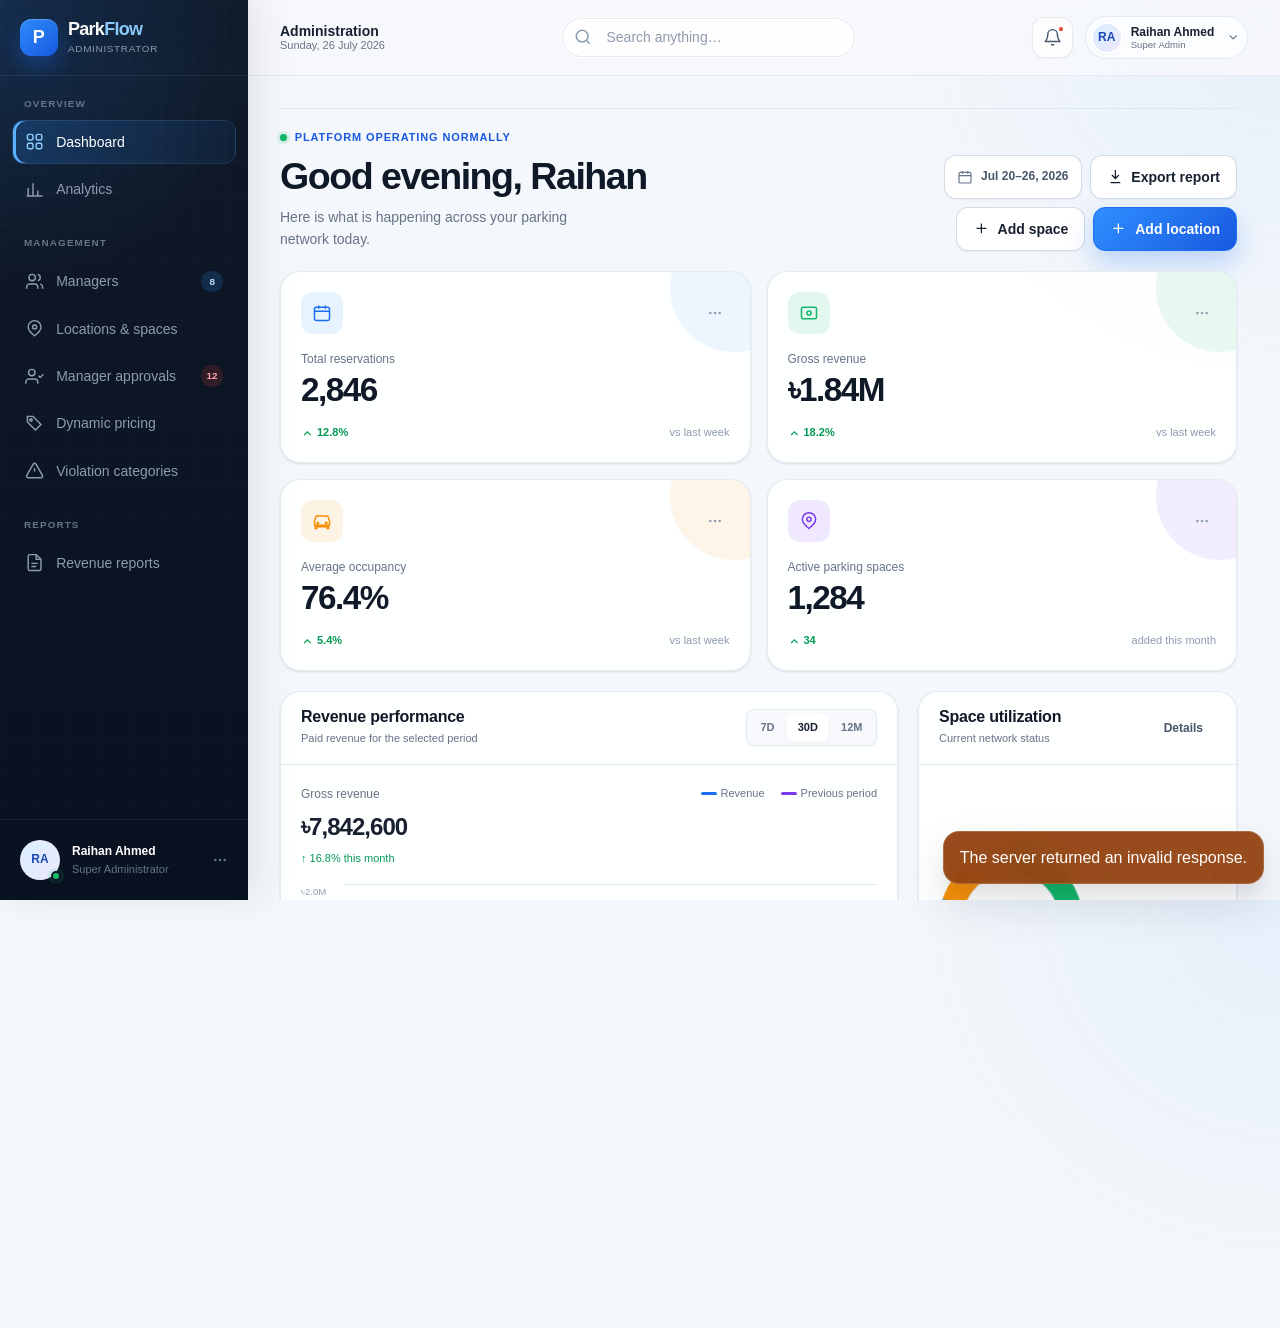
==== commit f7dffe45: "feat: render admin analytics from live parking data" ====
--- a/admin.html
+++ b/admin.html
@@ -6,7 +6,7 @@
     <meta name="description" content="ParkFlow administrator portal for parking operations, pricing, approvals, analytics, and reports.">
     <meta name="theme-color" content="#101927">
     <title>Admin Dashboard — ParkFlow</title>
-    <link rel="stylesheet" href="style.css">
+    <link rel="stylesheet" href="style.css?v=2">
     <link rel="stylesheet" href="dashboard.css?v=3">
     <link rel="stylesheet" href="admin.css?v=2">
   </head>
@@ -220,7 +220,7 @@
 
             <div class="dashboard-grid" id="analytics-summary">
               <article class="dashboard-panel">
-                <header class="panel-header"><div class="panel-header__copy"><h2>Revenue performance</h2><p>Gross revenue and reservation value</p></div><div class="segmented-control" aria-label="Revenue chart period"><button type="button">7D</button><button class="is-active" type="button">30D</button><button type="button">12M</button></div></header>
+                <header class="panel-header"><div class="panel-header__copy"><h2>Revenue performance</h2><p>Paid revenue for the selected period</p></div><div class="segmented-control" aria-label="Revenue chart period"><button data-overview-analytics-period="7" type="button">7D</button><button class="is-active" data-overview-analytics-period="30" type="button">30D</button><button data-overview-analytics-period="365" type="button">12M</button></div></header>
                 <div class="panel-body">
                   <div class="admin-chart-summary"><div><span>Gross revenue</span><strong>৳7,842,600</strong><small class="text-success">↑ 16.8% this month</small></div><ul class="admin-chart-key" role="list"><li><i></i>Revenue</li><li><i></i>Previous period</li></ul></div>
                   <div class="chart-shell">
@@ -242,7 +242,7 @@
               </article>
 
               <article class="dashboard-panel">
-                <header class="panel-header"><div class="panel-header__copy"><h2>Space utilization</h2><p>Current network status</p></div><button class="btn btn--ghost btn--sm" type="button">Details</button></header>
+                <header class="panel-header"><div class="panel-header__copy"><h2>Space utilization</h2><p>Current network status</p></div><a class="btn btn--ghost btn--sm" href="#analytics">Details</a></header>
                 <div class="panel-body">
                   <div class="donut-wrap">
                     <div class="donut-chart admin-utilization-donut"><span class="donut-chart__value"><strong>76%</strong><span>occupied</span></span></div>
@@ -599,9 +599,17 @@
         </form>
       </div>
     </section>
+
+    <section class="modal" id="admin-reservation-details" role="dialog" aria-modal="true" aria-labelledby="admin-reservation-details-title">
+      <div class="modal__dialog reservation-details-dialog">
+        <header class="modal__header"><div class="modal__title-group"><h2 id="admin-reservation-details-title">Reservation details</h2><p id="admin-reservation-details-subtitle">Loading live booking details…</p></div><a class="modal__close" href="#overview" aria-label="Close reservation details"><svg fill="none" stroke="currentColor" stroke-width="2"><use href="#i-close"></use></svg></a></header>
+        <div class="modal__body"><div class="reservation-details-status"><strong id="admin-reservation-details-code">Reservation</strong><span id="admin-reservation-details-status"></span></div><dl class="reservation-detail-grid" id="admin-reservation-details-list"></dl></div>
+        <footer class="modal__footer"><a class="btn btn--primary" href="#overview">Close</a></footer>
+      </div>
+    </section>
     <script src="app.js?v=5" defer></script>
     <script src="frontend/admin-ui.js?v=4" defer></script>
     <script src="frontend/api.js" defer></script>
-    <script src="frontend/backend-admin.js?v=13" defer></script>
+    <script src="frontend/backend-admin.js?v=15" defer></script>
   </body>
 </html>
--- a/style.css
+++ b/style.css
@@ -1731,6 +1731,78 @@
     border-top: 1px solid var(--color-border-subtle);
   }
 
+  .reservation-details-dialog {
+    width: min(100%, 44rem);
+  }
+
+  .reservation-details-status {
+    display: flex;
+    align-items: center;
+    justify-content: space-between;
+    gap: var(--space-3);
+    margin-bottom: var(--space-5);
+    padding: var(--space-3) var(--space-4);
+    border: 1px solid var(--color-border-subtle);
+    border-radius: var(--radius-lg);
+    background: var(--color-slate-50);
+  }
+
+  .reservation-details-status strong {
+    color: var(--color-text);
+    font-size: var(--font-size-sm);
+  }
+
+  .reservation-detail-grid {
+    display: grid;
+    grid-template-columns: repeat(2, minmax(0, 1fr));
+    gap: var(--space-3);
+    margin: 0;
+  }
+
+  .reservation-detail-grid > div {
+    min-width: 0;
+    padding: var(--space-3) var(--space-4);
+    border: 1px solid var(--color-border-subtle);
+    border-radius: var(--radius-md);
+    background: var(--color-surface-solid);
+  }
+
+  .reservation-detail-grid > div.reservation-detail-grid__wide {
+    grid-column: 1 / -1;
+  }
+
+  .reservation-detail-grid dt {
+    margin-bottom: var(--space-1);
+    color: var(--color-text-muted);
+    font-size: var(--font-size-xs);
+  }
+
+  .reservation-detail-grid dd {
+    margin: 0;
+    color: var(--color-text);
+    font-size: var(--font-size-sm);
+    font-weight: var(--font-weight-semibold);
+    overflow-wrap: anywhere;
+  }
+
+  .reservation-detail-grid dd small {
+    display: block;
+    margin-top: var(--space-1);
+    color: var(--color-text-muted);
+    font-size: var(--font-size-xs);
+    font-weight: var(--font-weight-regular);
+  }
+
+  @media (max-width: 560px) {
+    .reservation-detail-grid {
+      grid-template-columns: 1fr;
+    }
+
+    .reservation-detail-grid > div.reservation-detail-grid__wide {
+      grid-column: auto;
+    }
+  }
+
   /* Empty, loading, and live states */
   .empty-state {
     display: grid;
